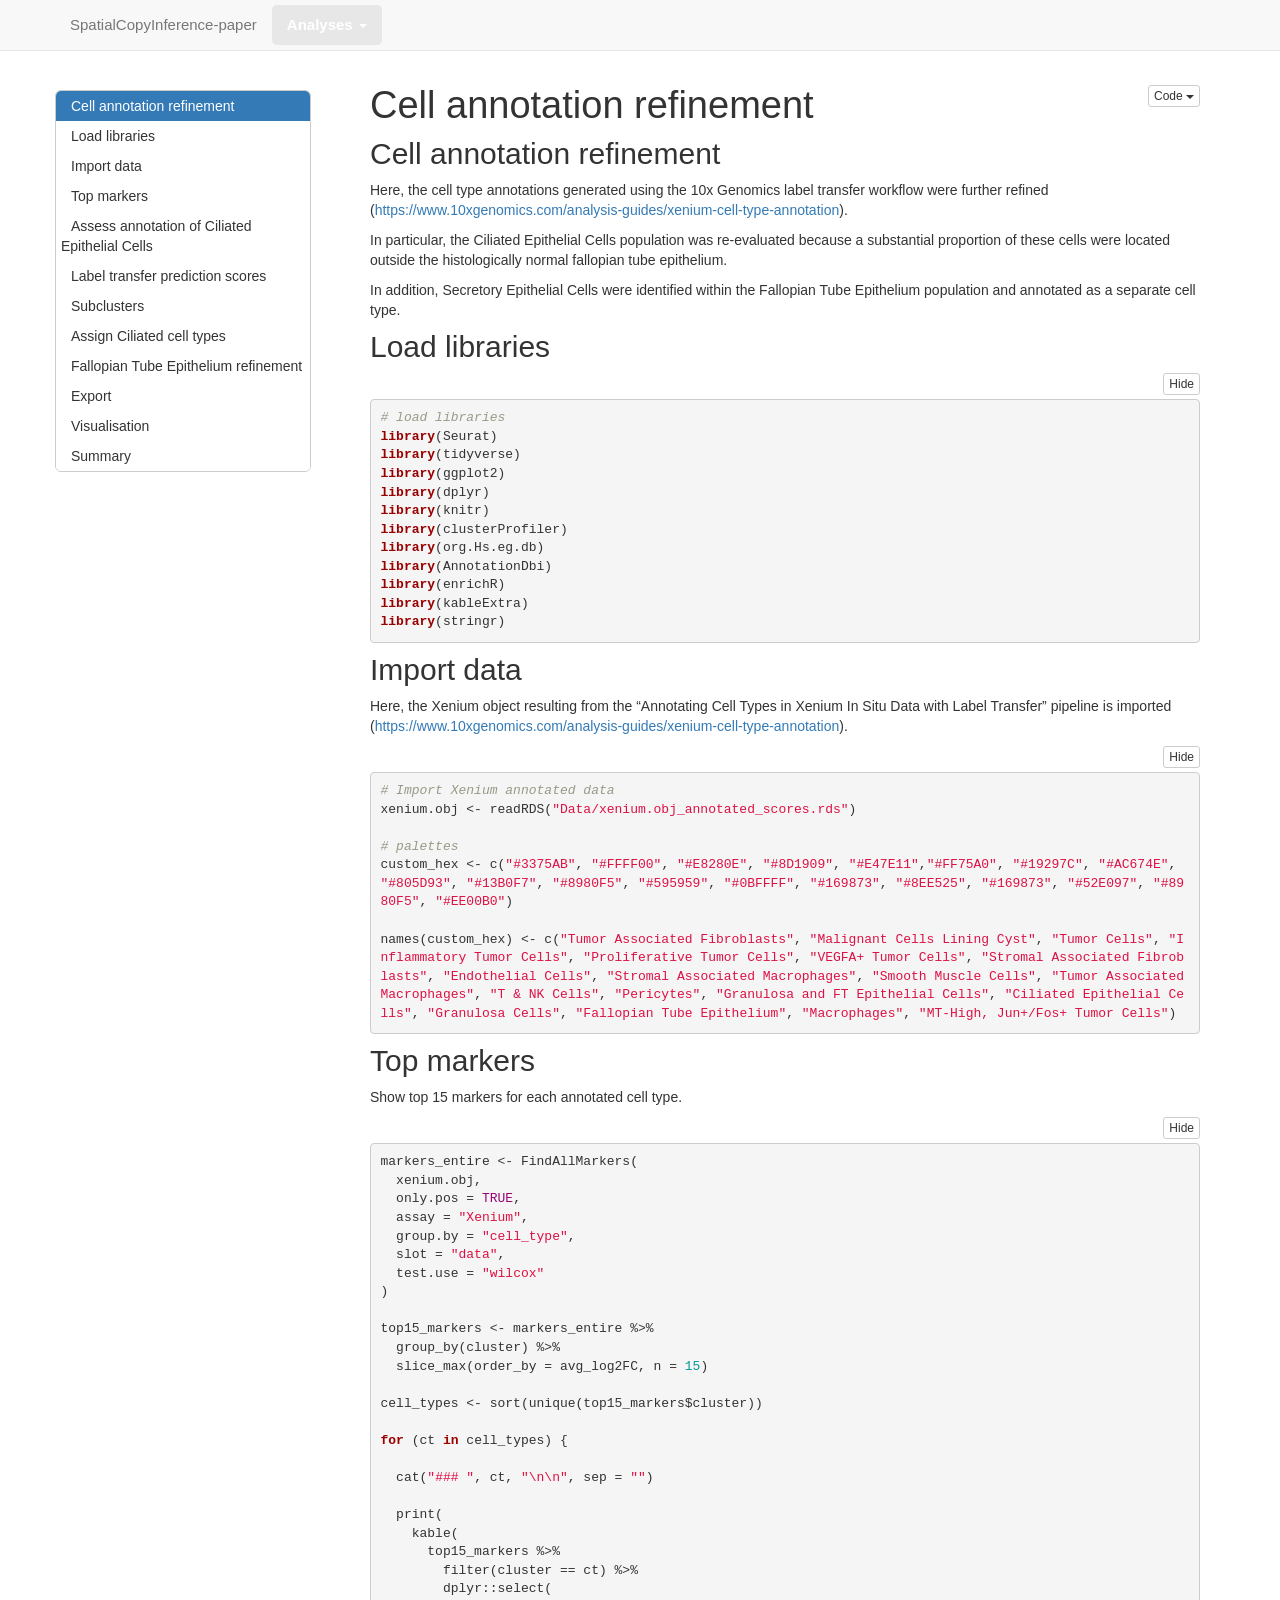
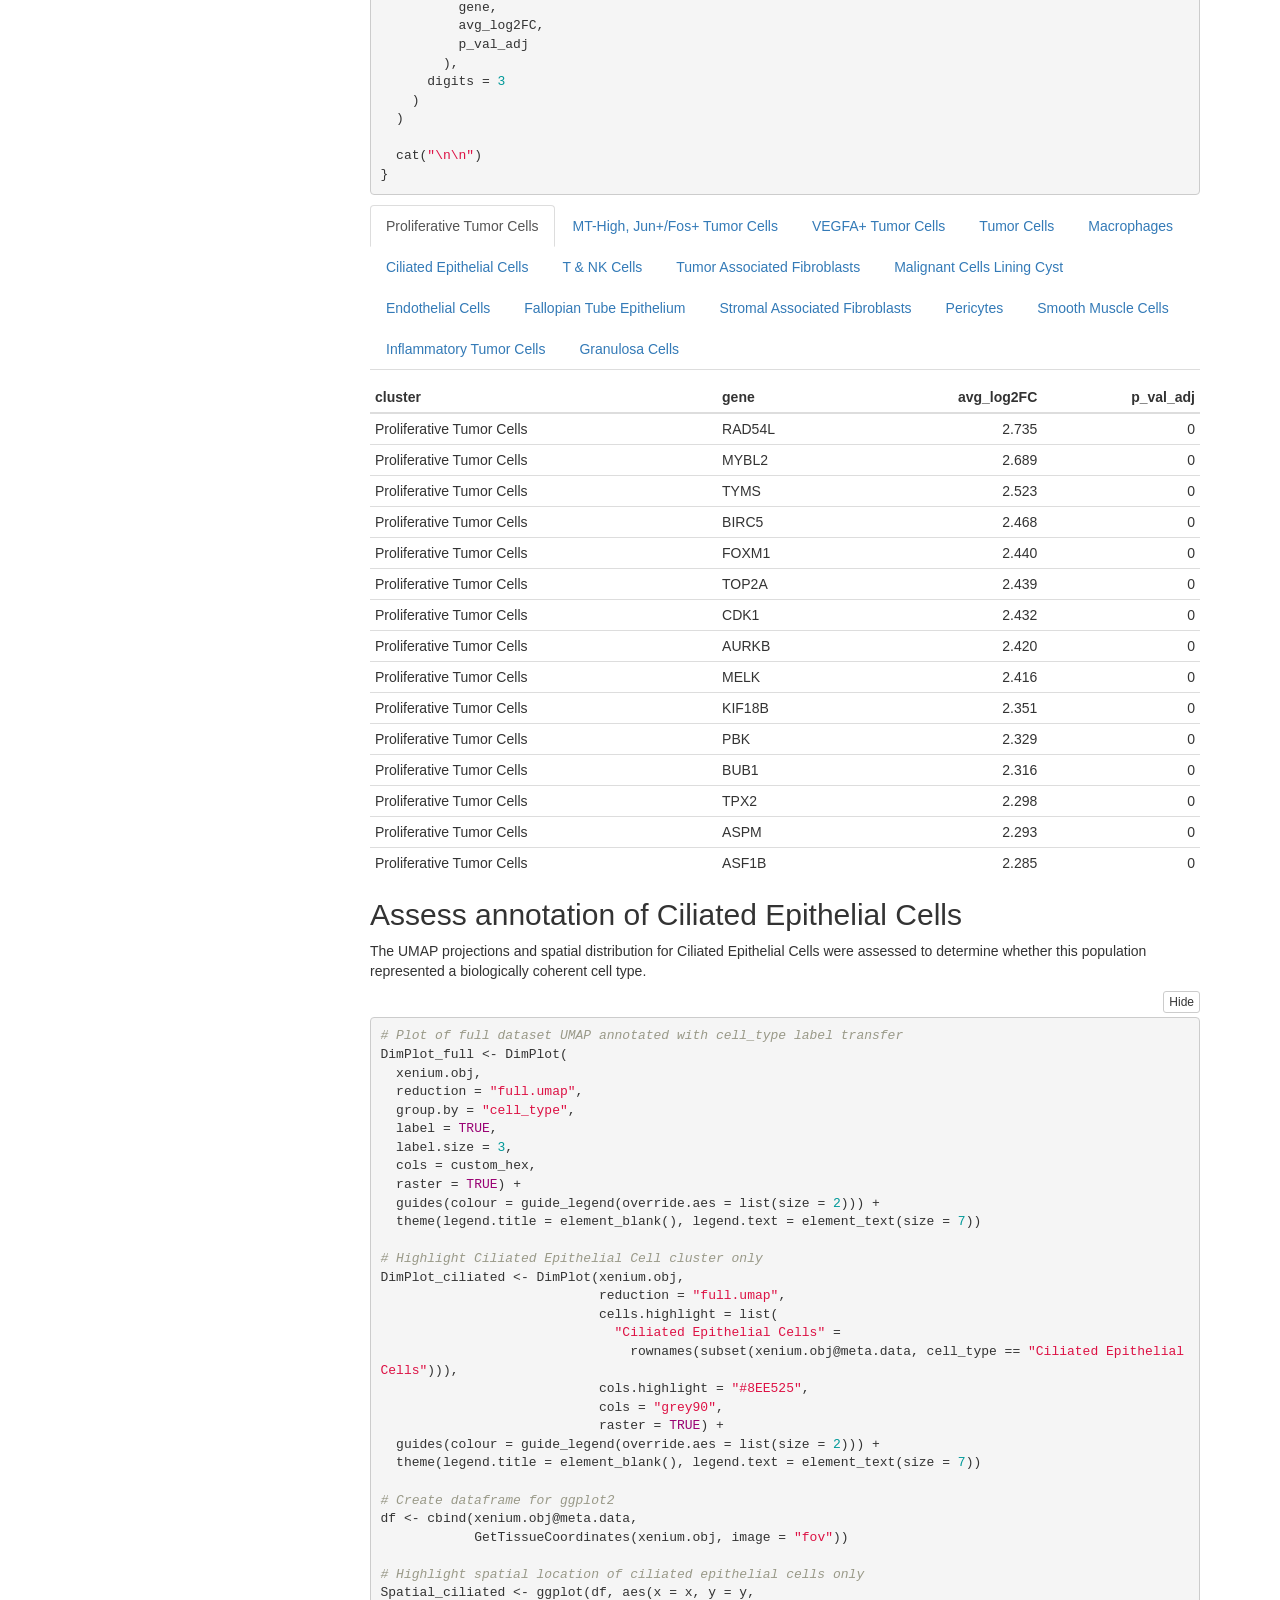
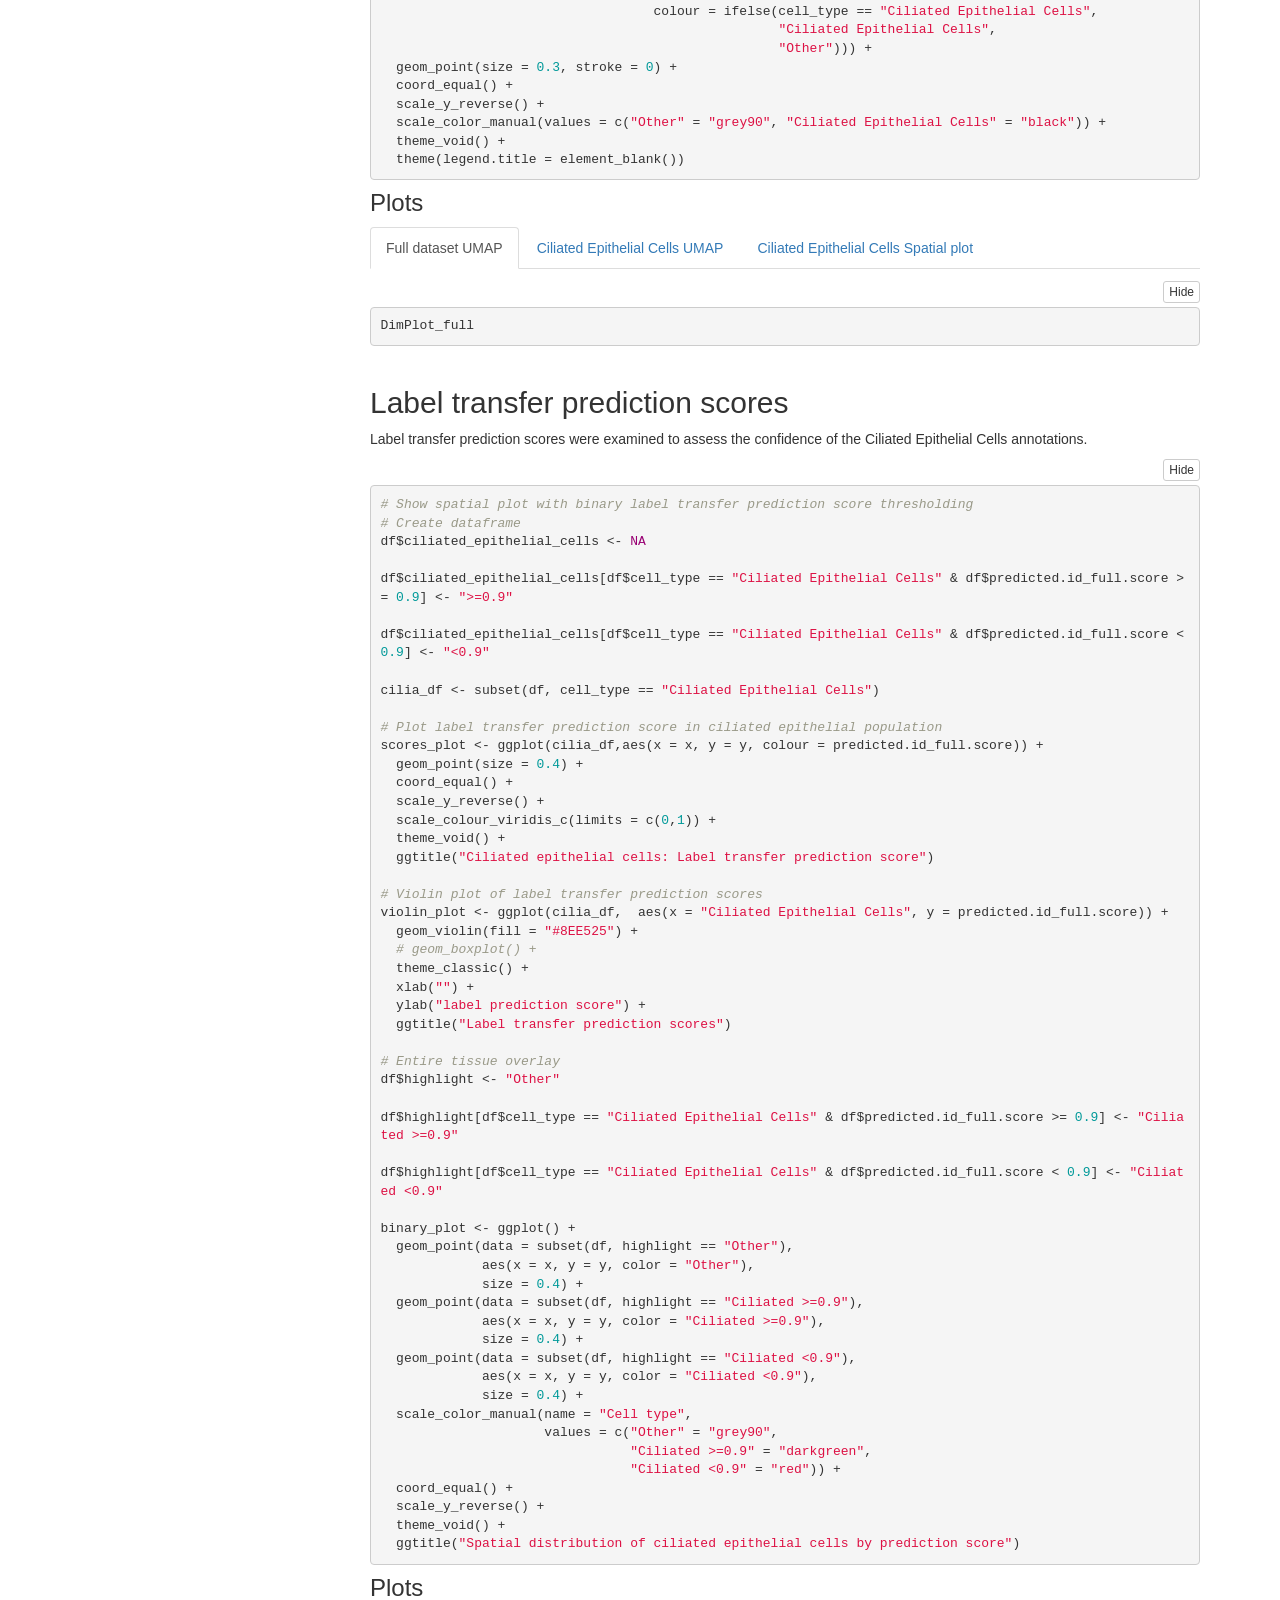
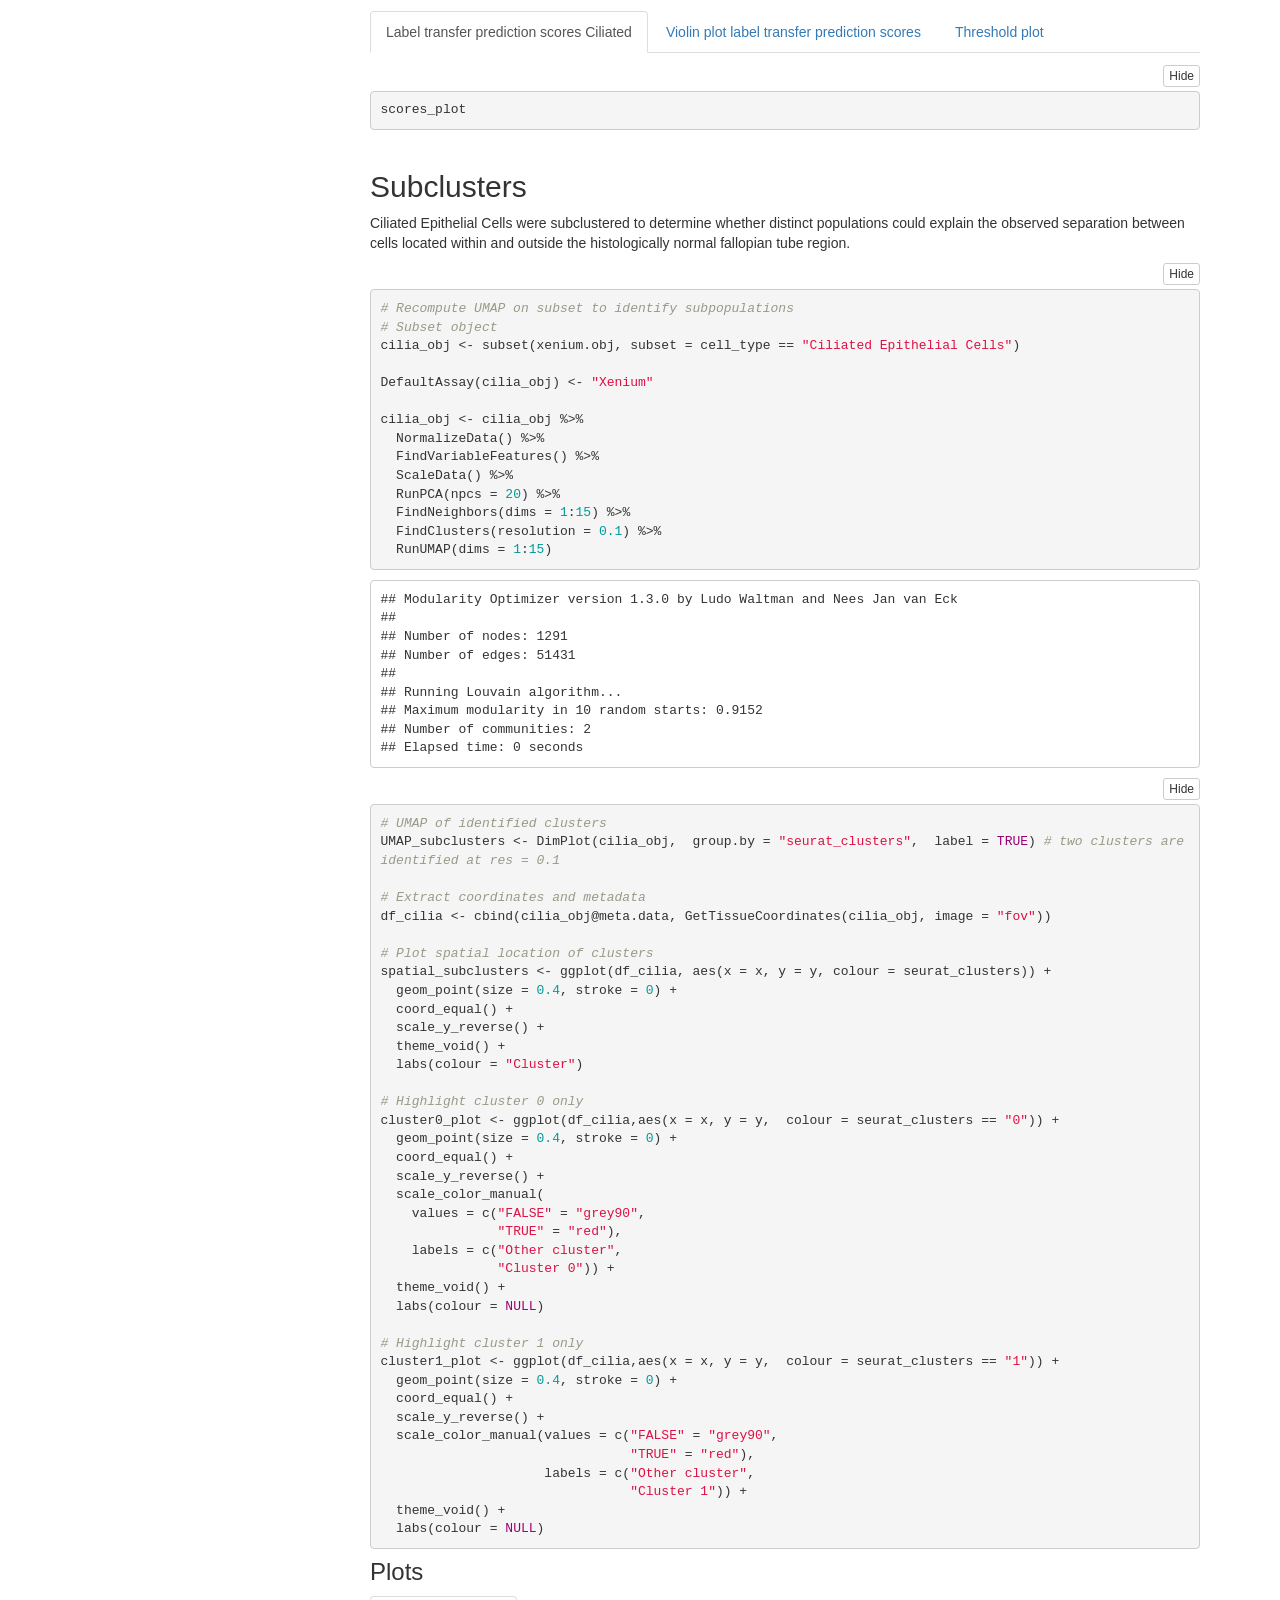
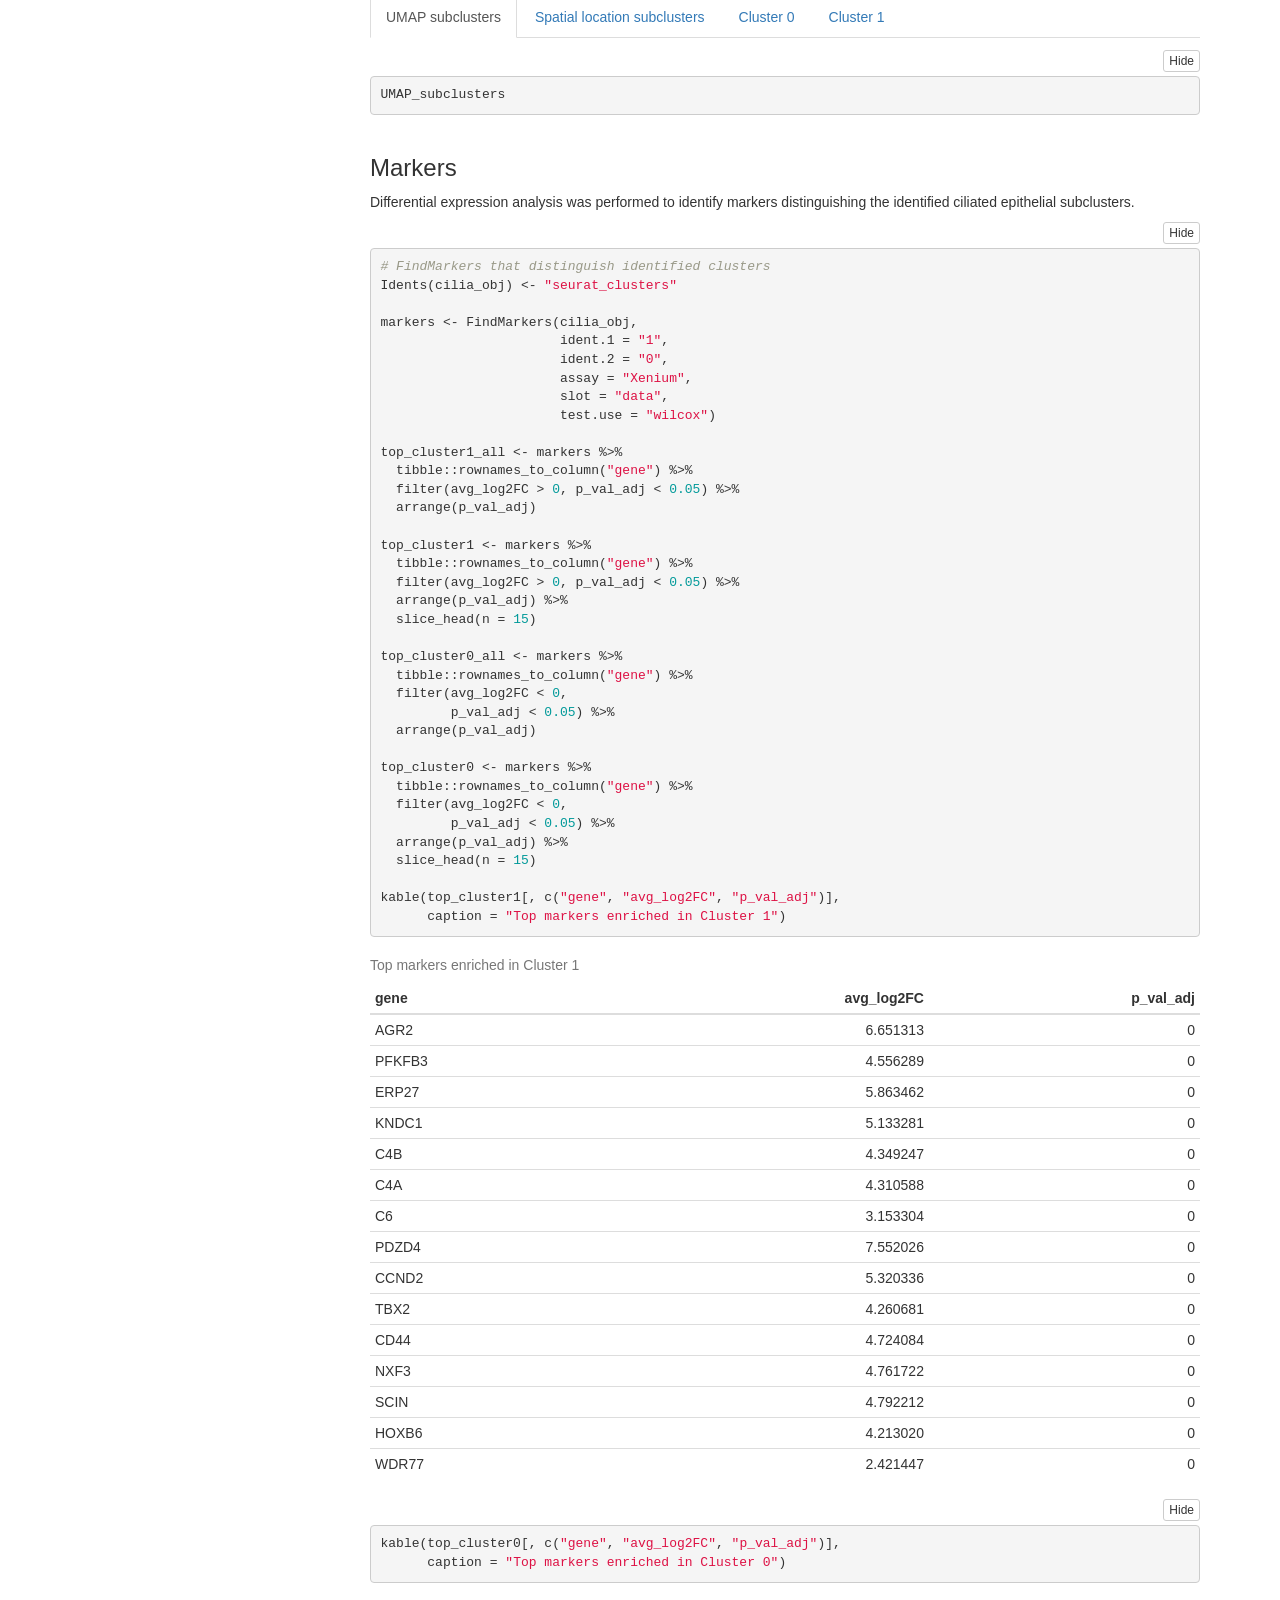
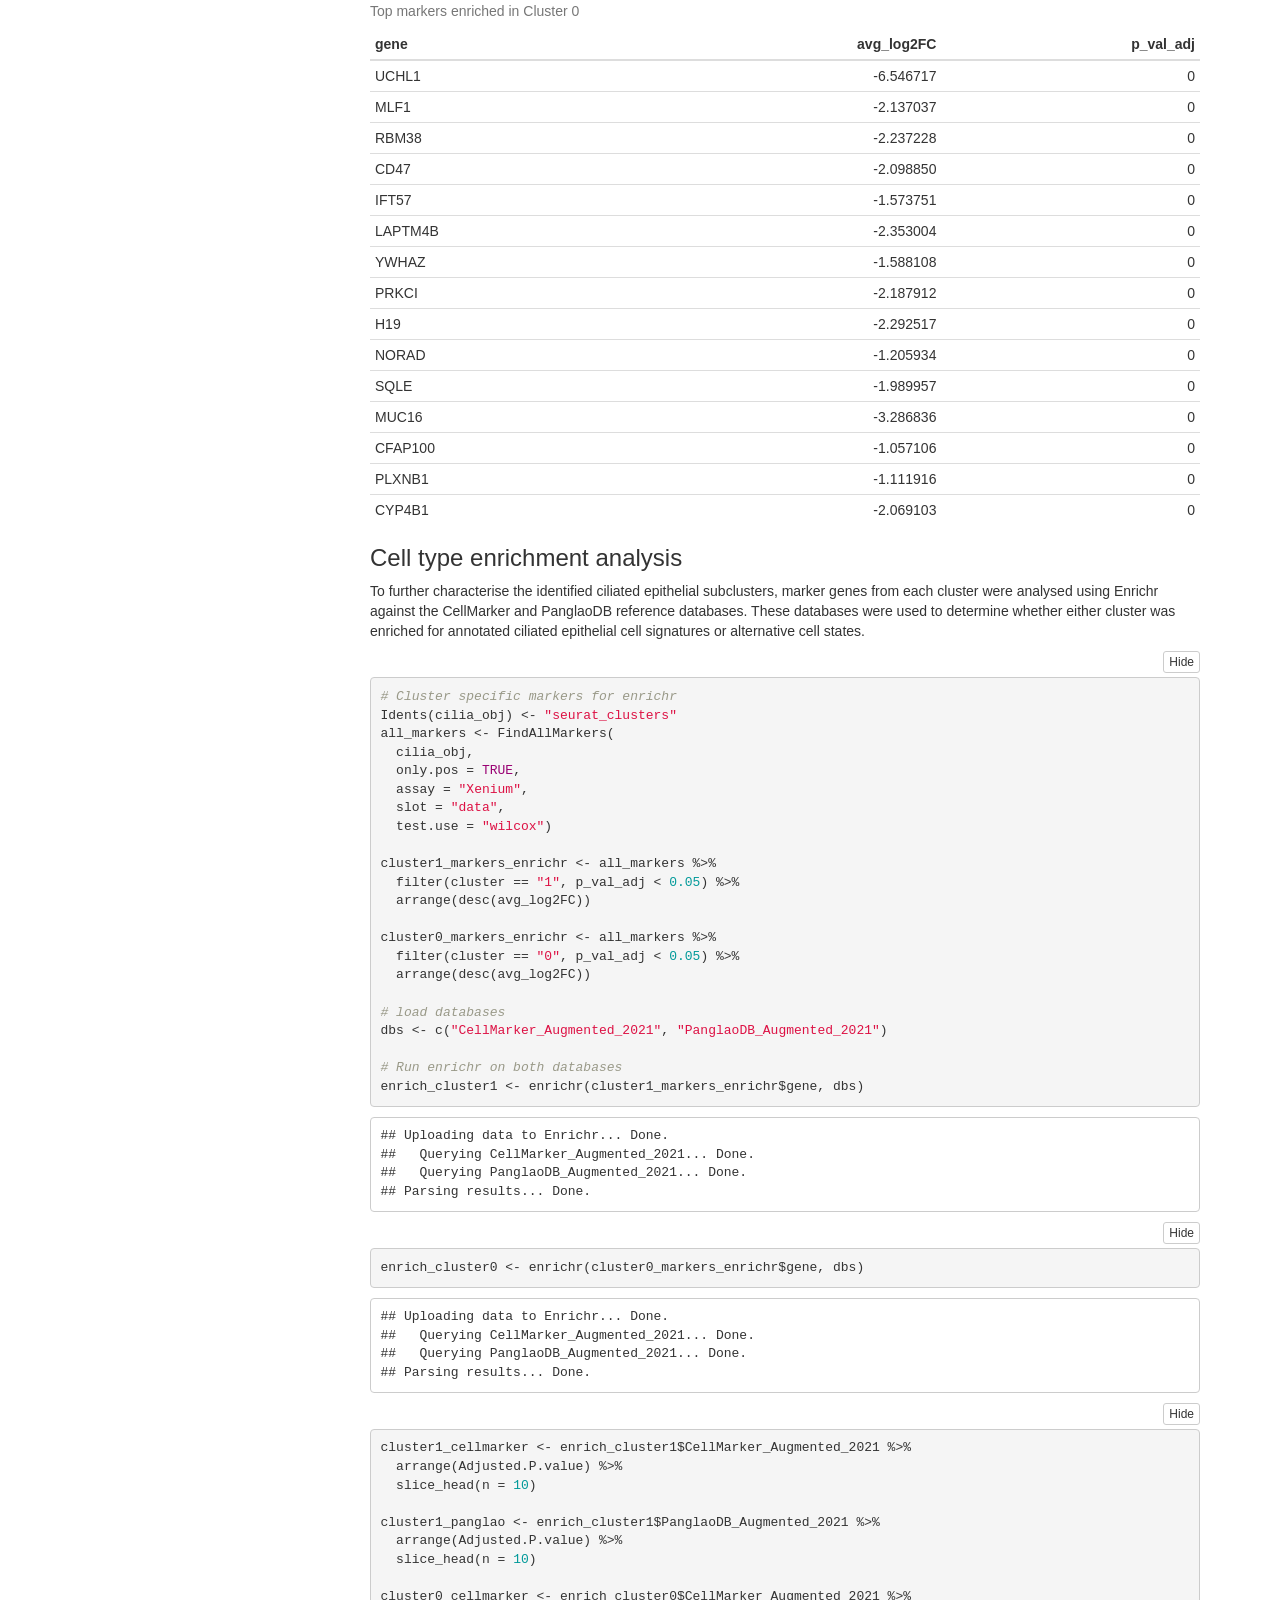
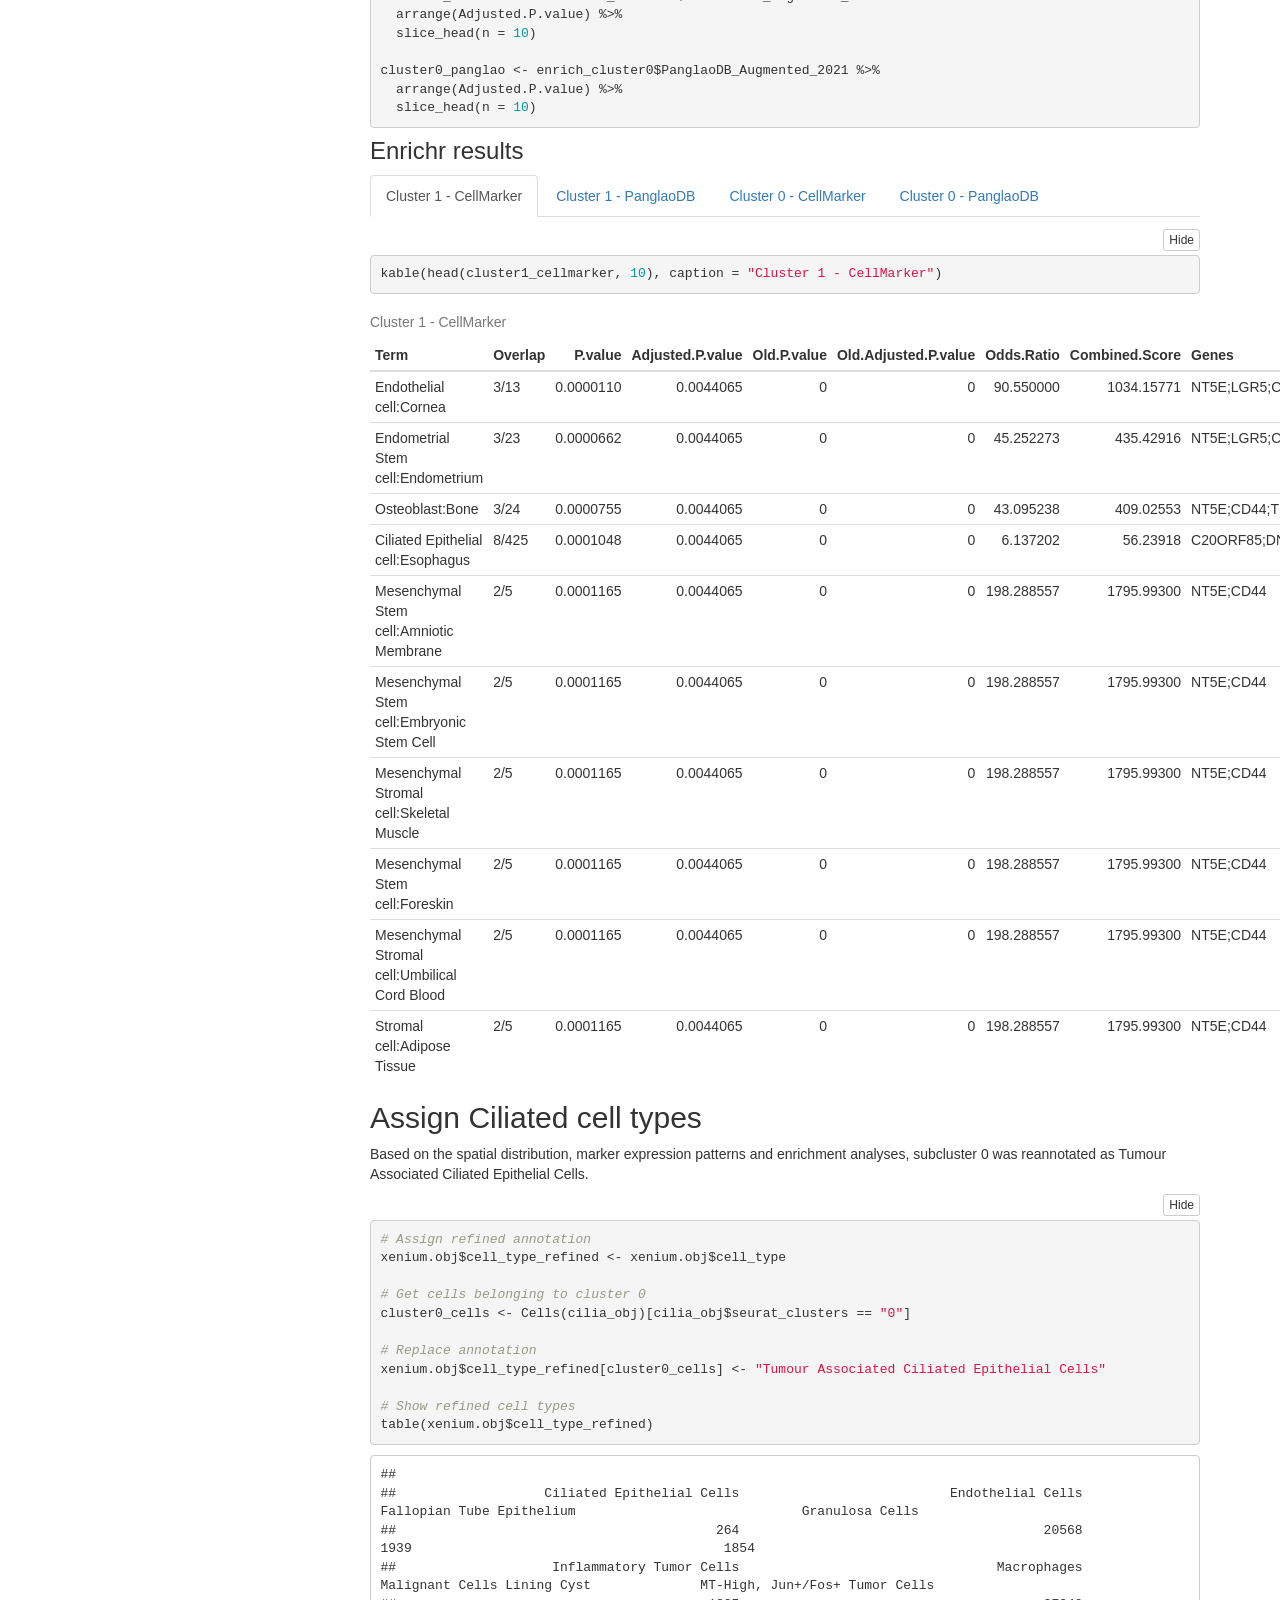
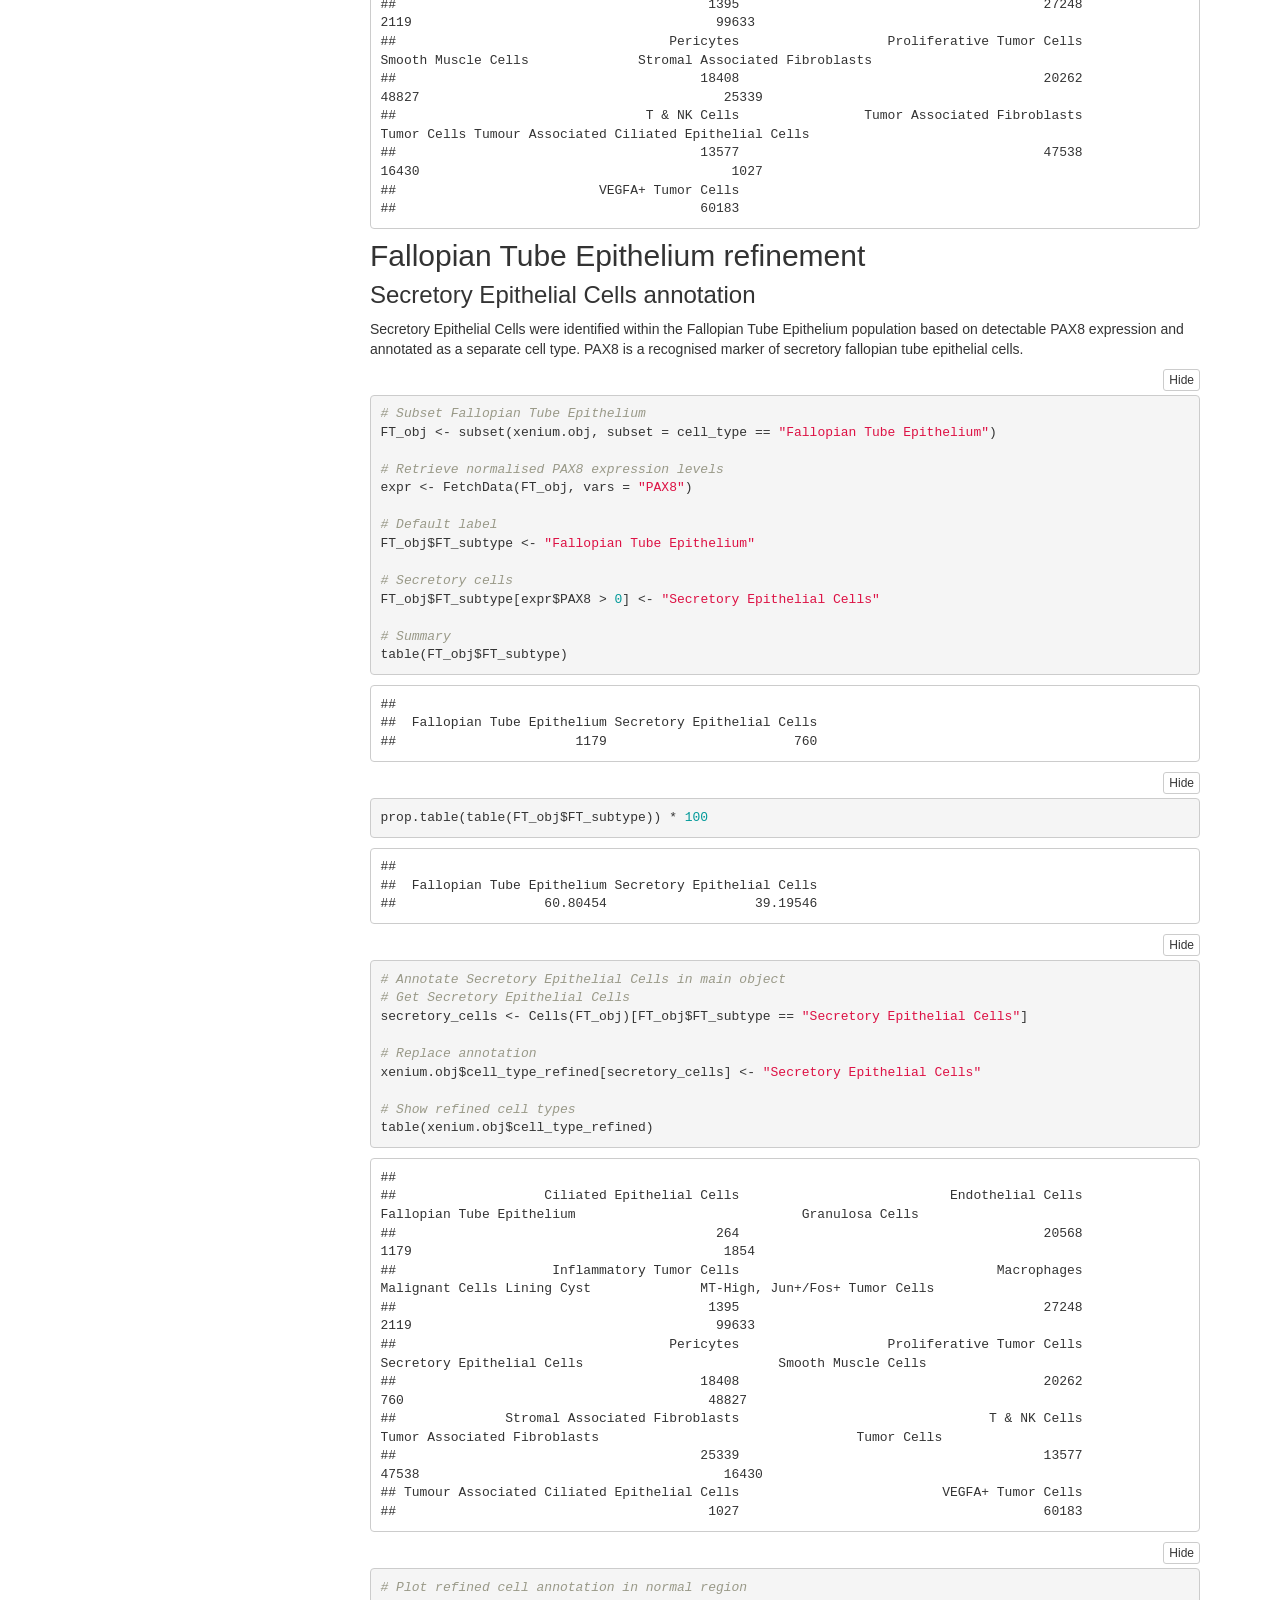
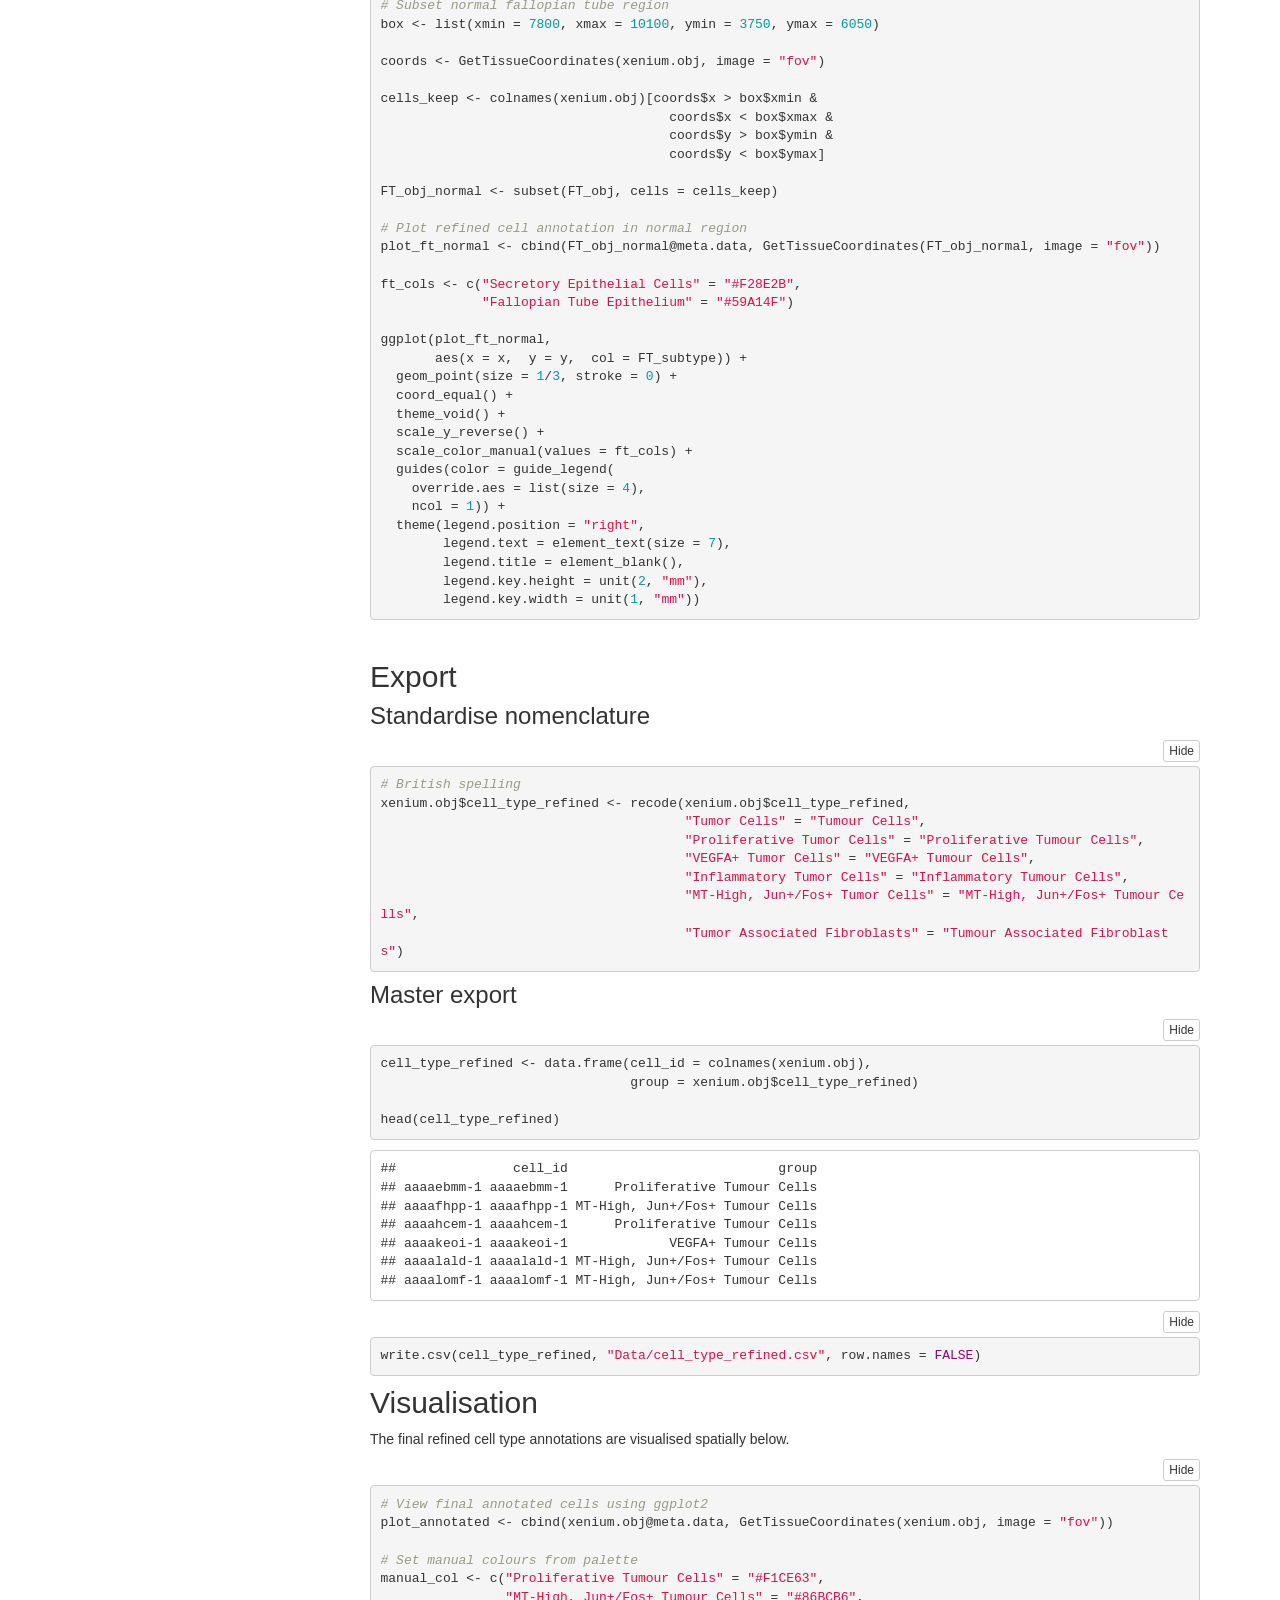
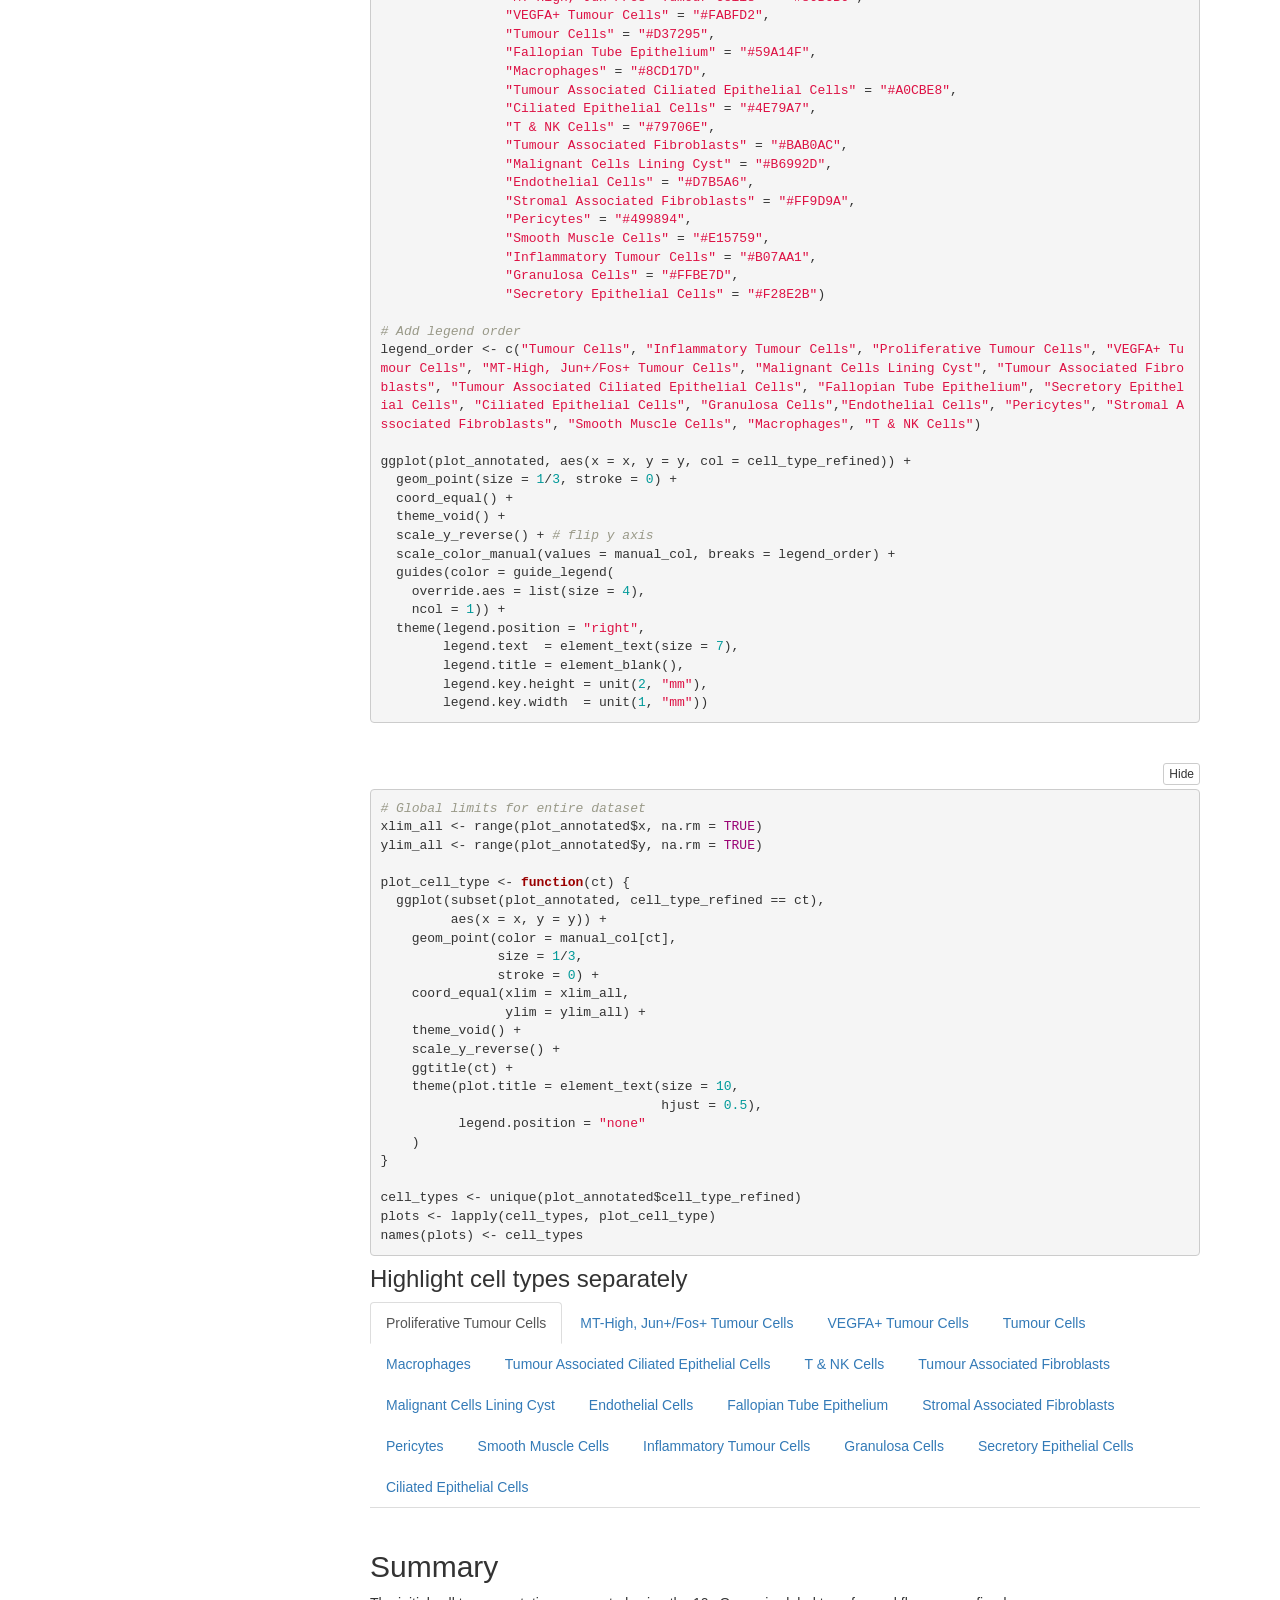
==== docs/Cell_annotation_refinement.html @ 15dad066 "Initial website build" ====
<!DOCTYPE html>

<html>

<head>

<meta charset="utf-8" />
<meta name="generator" content="pandoc" />
<meta http-equiv="X-UA-Compatible" content="IE=EDGE" />



<title>Cell annotation refinement</title>

<script src="site_libs/header-attrs-2.32/header-attrs.js"></script>
<script src="site_libs/jquery-3.6.0/jquery-3.6.0.min.js"></script>
<meta name="viewport" content="width=device-width, initial-scale=1" />
<link href="site_libs/bootstrap-3.3.5/css/bootstrap.min.css" rel="stylesheet" />
<script src="site_libs/bootstrap-3.3.5/js/bootstrap.min.js"></script>
<script src="site_libs/bootstrap-3.3.5/shim/html5shiv.min.js"></script>
<script src="site_libs/bootstrap-3.3.5/shim/respond.min.js"></script>
<style>h1 {font-size: 34px;}
       h1.title {font-size: 38px;}
       h2 {font-size: 30px;}
       h3 {font-size: 24px;}
       h4 {font-size: 18px;}
       h5 {font-size: 16px;}
       h6 {font-size: 12px;}
       code {color: inherit; background-color: rgba(0, 0, 0, 0.04);}
       pre:not([class]) { background-color: white }</style>
<script src="site_libs/jqueryui-1.13.2/jquery-ui.min.js"></script>
<link href="site_libs/tocify-1.9.1/jquery.tocify.css" rel="stylesheet" />
<script src="site_libs/tocify-1.9.1/jquery.tocify.js"></script>
<script src="site_libs/navigation-1.1/tabsets.js"></script>
<script src="site_libs/navigation-1.1/codefolding.js"></script>
<link href="site_libs/highlightjs-9.12.0/default.css" rel="stylesheet" />
<script src="site_libs/highlightjs-9.12.0/highlight.js"></script>

<style type="text/css">
  code{white-space: pre-wrap;}
  span.smallcaps{font-variant: small-caps;}
  span.underline{text-decoration: underline;}
  div.column{display: inline-block; vertical-align: top; width: 50%;}
  div.hanging-indent{margin-left: 1.5em; text-indent: -1.5em;}
  ul.task-list{list-style: none;}
    </style>

<style type="text/css">code{white-space: pre;}</style>
<script type="text/javascript">
if (window.hljs) {
  hljs.configure({languages: []});
  hljs.initHighlightingOnLoad();
  if (document.readyState && document.readyState === "complete") {
    window.setTimeout(function() { hljs.initHighlighting(); }, 0);
  }
}
</script>






<link rel="stylesheet" href="styles.css" type="text/css" />



<style type = "text/css">
.main-container {
  max-width: 940px;
  margin-left: auto;
  margin-right: auto;
}
img {
  max-width:100%;
}
.tabbed-pane {
  padding-top: 12px;
}
.html-widget {
  margin-bottom: 20px;
}
button.code-folding-btn:focus {
  outline: none;
}
summary {
  display: list-item;
}
details > summary > p:only-child {
  display: inline;
}
pre code {
  padding: 0;
}
</style>


<style type="text/css">
.dropdown-submenu {
  position: relative;
}
.dropdown-submenu>.dropdown-menu {
  top: 0;
  left: 100%;
  margin-top: -6px;
  margin-left: -1px;
  border-radius: 0 6px 6px 6px;
}
.dropdown-submenu:hover>.dropdown-menu {
  display: block;
}
.dropdown-submenu>a:after {
  display: block;
  content: " ";
  float: right;
  width: 0;
  height: 0;
  border-color: transparent;
  border-style: solid;
  border-width: 5px 0 5px 5px;
  border-left-color: #cccccc;
  margin-top: 5px;
  margin-right: -10px;
}
.dropdown-submenu:hover>a:after {
  border-left-color: #adb5bd;
}
.dropdown-submenu.pull-left {
  float: none;
}
.dropdown-submenu.pull-left>.dropdown-menu {
  left: -100%;
  margin-left: 10px;
  border-radius: 6px 0 6px 6px;
}
</style>

<script type="text/javascript">
// manage active state of menu based on current page
$(document).ready(function () {
  // active menu anchor
  href = window.location.pathname
  href = href.substr(href.lastIndexOf('/') + 1)
  if (href === "")
    href = "index.html";
  var menuAnchor = $('a[href="' + href + '"]');

  // mark the anchor link active (and if it's in a dropdown, also mark that active)
  var dropdown = menuAnchor.closest('li.dropdown');
  if (window.bootstrap) { // Bootstrap 4+
    menuAnchor.addClass('active');
    dropdown.find('> .dropdown-toggle').addClass('active');
  } else { // Bootstrap 3
    menuAnchor.parent().addClass('active');
    dropdown.addClass('active');
  }

  // Navbar adjustments
  var navHeight = $(".navbar").first().height() + 15;
  var style = document.createElement('style');
  var pt = "padding-top: " + navHeight + "px; ";
  var mt = "margin-top: -" + navHeight + "px; ";
  var css = "";
  // offset scroll position for anchor links (for fixed navbar)
  for (var i = 1; i <= 6; i++) {
    css += ".section h" + i + "{ " + pt + mt + "}\n";
  }
  style.innerHTML = "body {" + pt + "padding-bottom: 40px; }\n" + css;
  document.head.appendChild(style);
});
</script>

<!-- tabsets -->

<style type="text/css">
.tabset-dropdown > .nav-tabs {
  display: inline-table;
  max-height: 500px;
  min-height: 44px;
  overflow-y: auto;
  border: 1px solid #ddd;
  border-radius: 4px;
}

.tabset-dropdown > .nav-tabs > li.active:before, .tabset-dropdown > .nav-tabs.nav-tabs-open:before {
  content: "\e259";
  font-family: 'Glyphicons Halflings';
  display: inline-block;
  padding: 10px;
  border-right: 1px solid #ddd;
}

.tabset-dropdown > .nav-tabs.nav-tabs-open > li.active:before {
  content: "\e258";
  font-family: 'Glyphicons Halflings';
  border: none;
}

.tabset-dropdown > .nav-tabs > li.active {
  display: block;
}

.tabset-dropdown > .nav-tabs > li > a,
.tabset-dropdown > .nav-tabs > li > a:focus,
.tabset-dropdown > .nav-tabs > li > a:hover {
  border: none;
  display: inline-block;
  border-radius: 4px;
  background-color: transparent;
}

.tabset-dropdown > .nav-tabs.nav-tabs-open > li {
  display: block;
  float: none;
}

.tabset-dropdown > .nav-tabs > li {
  display: none;
}
</style>

<!-- code folding -->
<style type="text/css">
.code-folding-btn { margin-bottom: 4px; }
</style>



<style type="text/css">

#TOC {
  margin: 25px 0px 20px 0px;
}
@media (max-width: 768px) {
#TOC {
  position: relative;
  width: 100%;
}
}

@media print {
.toc-content {
  /* see https://github.com/w3c/csswg-drafts/issues/4434 */
  float: right;
}
}

.toc-content {
  padding-left: 30px;
  padding-right: 40px;
}

div.main-container {
  max-width: 1200px;
}

div.tocify {
  width: 20%;
  max-width: 260px;
  max-height: 85%;
}

@media (min-width: 768px) and (max-width: 991px) {
  div.tocify {
    width: 25%;
  }
}

@media (max-width: 767px) {
  div.tocify {
    width: 100%;
    max-width: none;
  }
}

.tocify ul, .tocify li {
  line-height: 20px;
}

.tocify-subheader .tocify-item {
  font-size: 0.90em;
}

.tocify .list-group-item {
  border-radius: 0px;
}


</style>



</head>

<body>


<div class="container-fluid main-container">


<!-- setup 3col/9col grid for toc_float and main content  -->
<div class="row">
<div class="col-xs-12 col-sm-4 col-md-3">
<div id="TOC" class="tocify">
</div>
</div>

<div class="toc-content col-xs-12 col-sm-8 col-md-9">




<div class="navbar navbar-default  navbar-fixed-top" role="navigation">
  <div class="container">
    <div class="navbar-header">
      <button type="button" class="navbar-toggle collapsed" data-toggle="collapse" data-bs-toggle="collapse" data-target="#navbar" data-bs-target="#navbar">
        <span class="icon-bar"></span>
        <span class="icon-bar"></span>
        <span class="icon-bar"></span>
      </button>
      <a class="navbar-brand" href="index.html">SpatialCopyInference-paper</a>
    </div>
    <div id="navbar" class="navbar-collapse collapse">
      <ul class="nav navbar-nav">
        <li class="dropdown">
  <a href="#" class="dropdown-toggle" data-toggle="dropdown" role="button" data-bs-toggle="dropdown" aria-expanded="false">
    Analyses
     
    <span class="caret"></span>
  </a>
  <ul class="dropdown-menu" role="menu">
    <li>
      <a href="TCGA.html">TCGA</a>
    </li>
    <li>
      <a href="Cell_annotation_refinement.html">Cell annotation refinement</a>
    </li>
    <li>
      <a href="Cell_type_means.html">Cell type means</a>
    </li>
    <li>
      <a href="Clustering_parameter_optimisation.html">Cluster parameter optimisation</a>
    </li>
    <li>
      <a href="Normal_region_analyses.html">Normal region analyses</a>
    </li>
    <li>
      <a href="Normal_region_only_clustering.html">Normal region only clustering</a>
    </li>
  </ul>
</li>
      </ul>
      <ul class="nav navbar-nav navbar-right">
        
      </ul>
    </div><!--/.nav-collapse -->
  </div><!--/.container -->
</div><!--/.navbar -->

<div id="header">

<div class="btn-group pull-right float-right">
<button type="button" class="btn btn-default btn-xs btn-secondary btn-sm dropdown-toggle" data-toggle="dropdown" data-bs-toggle="dropdown" aria-haspopup="true" aria-expanded="false"><span>Code</span> <span class="caret"></span></button>
<ul class="dropdown-menu dropdown-menu-right" style="min-width: 50px;">
<li><a id="rmd-show-all-code" href="#">Show All Code</a></li>
<li><a id="rmd-hide-all-code" href="#">Hide All Code</a></li>
</ul>
</div>



<h1 class="title toc-ignore">Cell annotation refinement</h1>

</div>


<div id="cell-annotation-refinement" class="section level2">
<h2>Cell annotation refinement</h2>
<p>Here, the cell type annotations generated using the 10x Genomics
label transfer workflow were further refined (<a
href="https://www.10xgenomics.com/analysis-guides/xenium-cell-type-annotation"
class="uri">https://www.10xgenomics.com/analysis-guides/xenium-cell-type-annotation</a>).</p>
<p>In particular, the Ciliated Epithelial Cells population was
re-evaluated because a substantial proportion of these cells were
located outside the histologically normal fallopian tube epithelium.</p>
<p>In addition, Secretory Epithelial Cells were identified within the
Fallopian Tube Epithelium population and annotated as a separate cell
type.</p>
</div>
<div id="load-libraries" class="section level2">
<h2>Load libraries</h2>
<pre class="r"><code># load libraries
library(Seurat)
library(tidyverse)
library(ggplot2)
library(dplyr)
library(knitr)
library(clusterProfiler)
library(org.Hs.eg.db)
library(AnnotationDbi)
library(enrichR)
library(kableExtra)
library(stringr)</code></pre>
</div>
<div id="import-data" class="section level2">
<h2>Import data</h2>
<p>Here, the Xenium object resulting from the “Annotating Cell Types in
Xenium In Situ Data with Label Transfer” pipeline is imported (<a
href="https://www.10xgenomics.com/analysis-guides/xenium-cell-type-annotation"
class="uri">https://www.10xgenomics.com/analysis-guides/xenium-cell-type-annotation</a>).</p>
<pre class="r"><code># Import Xenium annotated data
xenium.obj &lt;- readRDS(&quot;Data/xenium.obj_annotated_scores.rds&quot;)

# palettes
custom_hex &lt;- c(&quot;#3375AB&quot;, &quot;#FFFF00&quot;, &quot;#E8280E&quot;, &quot;#8D1909&quot;, &quot;#E47E11&quot;,&quot;#FF75A0&quot;, &quot;#19297C&quot;, &quot;#AC674E&quot;, &quot;#805D93&quot;, &quot;#13B0F7&quot;, &quot;#8980F5&quot;, &quot;#595959&quot;, &quot;#0BFFFF&quot;, &quot;#169873&quot;, &quot;#8EE525&quot;, &quot;#169873&quot;, &quot;#52E097&quot;, &quot;#8980F5&quot;, &quot;#EE00B0&quot;)

names(custom_hex) &lt;- c(&quot;Tumor Associated Fibroblasts&quot;, &quot;Malignant Cells Lining Cyst&quot;, &quot;Tumor Cells&quot;, &quot;Inflammatory Tumor Cells&quot;, &quot;Proliferative Tumor Cells&quot;, &quot;VEGFA+ Tumor Cells&quot;, &quot;Stromal Associated Fibroblasts&quot;, &quot;Endothelial Cells&quot;, &quot;Stromal Associated Macrophages&quot;, &quot;Smooth Muscle Cells&quot;, &quot;Tumor Associated Macrophages&quot;, &quot;T &amp; NK Cells&quot;, &quot;Pericytes&quot;, &quot;Granulosa and FT Epithelial Cells&quot;, &quot;Ciliated Epithelial Cells&quot;, &quot;Granulosa Cells&quot;, &quot;Fallopian Tube Epithelium&quot;, &quot;Macrophages&quot;, &quot;MT-High, Jun+/Fos+ Tumor Cells&quot;)</code></pre>
</div>
<div id="top-markers" class="section level2 tabset">
<h2 class="tabset">Top markers</h2>
<p>Show top 15 markers for each annotated cell type.</p>
<pre class="r"><code>markers_entire &lt;- FindAllMarkers(
  xenium.obj,
  only.pos = TRUE,
  assay = &quot;Xenium&quot;,
  group.by = &quot;cell_type&quot;,
  slot = &quot;data&quot;,
  test.use = &quot;wilcox&quot;
)

top15_markers &lt;- markers_entire %&gt;%
  group_by(cluster) %&gt;%
  slice_max(order_by = avg_log2FC, n = 15)

cell_types &lt;- sort(unique(top15_markers$cluster))

for (ct in cell_types) {

  cat(&quot;### &quot;, ct, &quot;\n\n&quot;, sep = &quot;&quot;)

  print(
    kable(
      top15_markers %&gt;%
        filter(cluster == ct) %&gt;%
        dplyr::select(
          gene,
          avg_log2FC,
          p_val_adj
        ),
      digits = 3
    )
  )

  cat(&quot;\n\n&quot;)
}</code></pre>
<div id="proliferative-tumor-cells" class="section level3">
<h3>Proliferative Tumor Cells</h3>
<table>
<thead>
<tr class="header">
<th align="left">cluster</th>
<th align="left">gene</th>
<th align="right">avg_log2FC</th>
<th align="right">p_val_adj</th>
</tr>
</thead>
<tbody>
<tr class="odd">
<td align="left">Proliferative Tumor Cells</td>
<td align="left">RAD54L</td>
<td align="right">2.735</td>
<td align="right">0</td>
</tr>
<tr class="even">
<td align="left">Proliferative Tumor Cells</td>
<td align="left">MYBL2</td>
<td align="right">2.689</td>
<td align="right">0</td>
</tr>
<tr class="odd">
<td align="left">Proliferative Tumor Cells</td>
<td align="left">TYMS</td>
<td align="right">2.523</td>
<td align="right">0</td>
</tr>
<tr class="even">
<td align="left">Proliferative Tumor Cells</td>
<td align="left">BIRC5</td>
<td align="right">2.468</td>
<td align="right">0</td>
</tr>
<tr class="odd">
<td align="left">Proliferative Tumor Cells</td>
<td align="left">FOXM1</td>
<td align="right">2.440</td>
<td align="right">0</td>
</tr>
<tr class="even">
<td align="left">Proliferative Tumor Cells</td>
<td align="left">TOP2A</td>
<td align="right">2.439</td>
<td align="right">0</td>
</tr>
<tr class="odd">
<td align="left">Proliferative Tumor Cells</td>
<td align="left">CDK1</td>
<td align="right">2.432</td>
<td align="right">0</td>
</tr>
<tr class="even">
<td align="left">Proliferative Tumor Cells</td>
<td align="left">AURKB</td>
<td align="right">2.420</td>
<td align="right">0</td>
</tr>
<tr class="odd">
<td align="left">Proliferative Tumor Cells</td>
<td align="left">MELK</td>
<td align="right">2.416</td>
<td align="right">0</td>
</tr>
<tr class="even">
<td align="left">Proliferative Tumor Cells</td>
<td align="left">KIF18B</td>
<td align="right">2.351</td>
<td align="right">0</td>
</tr>
<tr class="odd">
<td align="left">Proliferative Tumor Cells</td>
<td align="left">PBK</td>
<td align="right">2.329</td>
<td align="right">0</td>
</tr>
<tr class="even">
<td align="left">Proliferative Tumor Cells</td>
<td align="left">BUB1</td>
<td align="right">2.316</td>
<td align="right">0</td>
</tr>
<tr class="odd">
<td align="left">Proliferative Tumor Cells</td>
<td align="left">TPX2</td>
<td align="right">2.298</td>
<td align="right">0</td>
</tr>
<tr class="even">
<td align="left">Proliferative Tumor Cells</td>
<td align="left">ASPM</td>
<td align="right">2.293</td>
<td align="right">0</td>
</tr>
<tr class="odd">
<td align="left">Proliferative Tumor Cells</td>
<td align="left">ASF1B</td>
<td align="right">2.285</td>
<td align="right">0</td>
</tr>
</tbody>
</table>
</div>
<div id="mt-high-junfos-tumor-cells" class="section level3">
<h3>MT-High, Jun+/Fos+ Tumor Cells</h3>
<table>
<thead>
<tr class="header">
<th align="left">cluster</th>
<th align="left">gene</th>
<th align="right">avg_log2FC</th>
<th align="right">p_val_adj</th>
</tr>
</thead>
<tbody>
<tr class="odd">
<td align="left">MT-High, Jun+/Fos+ Tumor Cells</td>
<td align="left">C2orf88</td>
<td align="right">1.461</td>
<td align="right">0.000</td>
</tr>
<tr class="even">
<td align="left">MT-High, Jun+/Fos+ Tumor Cells</td>
<td align="left">KIAA1324</td>
<td align="right">1.446</td>
<td align="right">0.000</td>
</tr>
<tr class="odd">
<td align="left">MT-High, Jun+/Fos+ Tumor Cells</td>
<td align="left">UGT2B7</td>
<td align="right">1.435</td>
<td align="right">0.000</td>
</tr>
<tr class="even">
<td align="left">MT-High, Jun+/Fos+ Tumor Cells</td>
<td align="left">PART1</td>
<td align="right">1.395</td>
<td align="right">0.000</td>
</tr>
<tr class="odd">
<td align="left">MT-High, Jun+/Fos+ Tumor Cells</td>
<td align="left">TUBB4A</td>
<td align="right">1.355</td>
<td align="right">0.000</td>
</tr>
<tr class="even">
<td align="left">MT-High, Jun+/Fos+ Tumor Cells</td>
<td align="left">DOK7</td>
<td align="right">1.327</td>
<td align="right">0.000</td>
</tr>
<tr class="odd">
<td align="left">MT-High, Jun+/Fos+ Tumor Cells</td>
<td align="left">KCNK15</td>
<td align="right">1.313</td>
<td align="right">0.000</td>
</tr>
<tr class="even">
<td align="left">MT-High, Jun+/Fos+ Tumor Cells</td>
<td align="left">SOX9</td>
<td align="right">1.287</td>
<td align="right">0.000</td>
</tr>
<tr class="odd">
<td align="left">MT-High, Jun+/Fos+ Tumor Cells</td>
<td align="left">PRNCR1</td>
<td align="right">1.274</td>
<td align="right">1.000</td>
</tr>
<tr class="even">
<td align="left">MT-High, Jun+/Fos+ Tumor Cells</td>
<td align="left">SMPDL3B</td>
<td align="right">1.268</td>
<td align="right">0.000</td>
</tr>
<tr class="odd">
<td align="left">MT-High, Jun+/Fos+ Tumor Cells</td>
<td align="left">MSLN</td>
<td align="right">1.265</td>
<td align="right">0.000</td>
</tr>
<tr class="even">
<td align="left">MT-High, Jun+/Fos+ Tumor Cells</td>
<td align="left">POTEF</td>
<td align="right">1.258</td>
<td align="right">0.000</td>
</tr>
<tr class="odd">
<td align="left">MT-High, Jun+/Fos+ Tumor Cells</td>
<td align="left">PPP1R1C</td>
<td align="right">1.240</td>
<td align="right">0.000</td>
</tr>
<tr class="even">
<td align="left">MT-High, Jun+/Fos+ Tumor Cells</td>
<td align="left">CRB2</td>
<td align="right">1.229</td>
<td align="right">0.000</td>
</tr>
<tr class="odd">
<td align="left">MT-High, Jun+/Fos+ Tumor Cells</td>
<td align="left">PCAT1</td>
<td align="right">1.227</td>
<td align="right">0.041</td>
</tr>
</tbody>
</table>
</div>
<div id="vegfa-tumor-cells" class="section level3">
<h3>VEGFA+ Tumor Cells</h3>
<table>
<thead>
<tr class="header">
<th align="left">cluster</th>
<th align="left">gene</th>
<th align="right">avg_log2FC</th>
<th align="right">p_val_adj</th>
</tr>
</thead>
<tbody>
<tr class="odd">
<td align="left">VEGFA+ Tumor Cells</td>
<td align="left">TOP2A</td>
<td align="right">2.488</td>
<td align="right">0</td>
</tr>
<tr class="even">
<td align="left">VEGFA+ Tumor Cells</td>
<td align="left">EREG</td>
<td align="right">2.287</td>
<td align="right">0</td>
</tr>
<tr class="odd">
<td align="left">VEGFA+ Tumor Cells</td>
<td align="left">NMU</td>
<td align="right">2.285</td>
<td align="right">0</td>
</tr>
<tr class="even">
<td align="left">VEGFA+ Tumor Cells</td>
<td align="left">NEK2</td>
<td align="right">2.251</td>
<td align="right">0</td>
</tr>
<tr class="odd">
<td align="left">VEGFA+ Tumor Cells</td>
<td align="left">BUB1</td>
<td align="right">2.251</td>
<td align="right">0</td>
</tr>
<tr class="even">
<td align="left">VEGFA+ Tumor Cells</td>
<td align="left">TPX2</td>
<td align="right">2.218</td>
<td align="right">0</td>
</tr>
<tr class="odd">
<td align="left">VEGFA+ Tumor Cells</td>
<td align="left">UBE2C</td>
<td align="right">2.214</td>
<td align="right">0</td>
</tr>
<tr class="even">
<td align="left">VEGFA+ Tumor Cells</td>
<td align="left">CDC20</td>
<td align="right">2.212</td>
<td align="right">0</td>
</tr>
<tr class="odd">
<td align="left">VEGFA+ Tumor Cells</td>
<td align="left">TFPI2</td>
<td align="right">2.202</td>
<td align="right">0</td>
</tr>
<tr class="even">
<td align="left">VEGFA+ Tumor Cells</td>
<td align="left">CENPF</td>
<td align="right">2.198</td>
<td align="right">0</td>
</tr>
<tr class="odd">
<td align="left">VEGFA+ Tumor Cells</td>
<td align="left">CDCA2</td>
<td align="right">2.198</td>
<td align="right">0</td>
</tr>
<tr class="even">
<td align="left">VEGFA+ Tumor Cells</td>
<td align="left">CENPA</td>
<td align="right">2.164</td>
<td align="right">0</td>
</tr>
<tr class="odd">
<td align="left">VEGFA+ Tumor Cells</td>
<td align="left">ASPM</td>
<td align="right">2.148</td>
<td align="right">0</td>
</tr>
<tr class="even">
<td align="left">VEGFA+ Tumor Cells</td>
<td align="left">TNFRSF11B</td>
<td align="right">2.133</td>
<td align="right">0</td>
</tr>
<tr class="odd">
<td align="left">VEGFA+ Tumor Cells</td>
<td align="left">SLC2A1</td>
<td align="right">2.085</td>
<td align="right">0</td>
</tr>
</tbody>
</table>
</div>
<div id="tumor-cells" class="section level3">
<h3>Tumor Cells</h3>
<table>
<thead>
<tr class="header">
<th align="left">cluster</th>
<th align="left">gene</th>
<th align="right">avg_log2FC</th>
<th align="right">p_val_adj</th>
</tr>
</thead>
<tbody>
<tr class="odd">
<td align="left">Tumor Cells</td>
<td align="left">PCP2</td>
<td align="right">2.747</td>
<td align="right">0</td>
</tr>
<tr class="even">
<td align="left">Tumor Cells</td>
<td align="left">BMP6</td>
<td align="right">2.321</td>
<td align="right">0</td>
</tr>
<tr class="odd">
<td align="left">Tumor Cells</td>
<td align="left">MAPK15</td>
<td align="right">2.224</td>
<td align="right">0</td>
</tr>
<tr class="even">
<td align="left">Tumor Cells</td>
<td align="left">KCNK15</td>
<td align="right">2.223</td>
<td align="right">0</td>
</tr>
<tr class="odd">
<td align="left">Tumor Cells</td>
<td align="left">CFAP47</td>
<td align="right">2.180</td>
<td align="right">0</td>
</tr>
<tr class="even">
<td align="left">Tumor Cells</td>
<td align="left">FAM107A</td>
<td align="right">2.088</td>
<td align="right">0</td>
</tr>
<tr class="odd">
<td align="left">Tumor Cells</td>
<td align="left">KCNC3</td>
<td align="right">2.029</td>
<td align="right">0</td>
</tr>
<tr class="even">
<td align="left">Tumor Cells</td>
<td align="left">DACH1</td>
<td align="right">2.017</td>
<td align="right">0</td>
</tr>
<tr class="odd">
<td align="left">Tumor Cells</td>
<td align="left">PKD1L1</td>
<td align="right">1.993</td>
<td align="right">0</td>
</tr>
<tr class="even">
<td align="left">Tumor Cells</td>
<td align="left">PART1</td>
<td align="right">1.966</td>
<td align="right">0</td>
</tr>
<tr class="odd">
<td align="left">Tumor Cells</td>
<td align="left">APELA</td>
<td align="right">1.954</td>
<td align="right">0</td>
</tr>
<tr class="even">
<td align="left">Tumor Cells</td>
<td align="left">EPOR</td>
<td align="right">1.933</td>
<td align="right">0</td>
</tr>
<tr class="odd">
<td align="left">Tumor Cells</td>
<td align="left">KIAA1324</td>
<td align="right">1.880</td>
<td align="right">0</td>
</tr>
<tr class="even">
<td align="left">Tumor Cells</td>
<td align="left">TNNT2</td>
<td align="right">1.844</td>
<td align="right">0</td>
</tr>
<tr class="odd">
<td align="left">Tumor Cells</td>
<td align="left">CRB2</td>
<td align="right">1.824</td>
<td align="right">0</td>
</tr>
</tbody>
</table>
</div>
<div id="macrophages" class="section level3">
<h3>Macrophages</h3>
<table>
<thead>
<tr class="header">
<th align="left">cluster</th>
<th align="left">gene</th>
<th align="right">avg_log2FC</th>
<th align="right">p_val_adj</th>
</tr>
</thead>
<tbody>
<tr class="odd">
<td align="left">Macrophages</td>
<td align="left">MRC1</td>
<td align="right">6.015</td>
<td align="right">0</td>
</tr>
<tr class="even">
<td align="left">Macrophages</td>
<td align="left">CD163</td>
<td align="right">5.720</td>
<td align="right">0</td>
</tr>
<tr class="odd">
<td align="left">Macrophages</td>
<td align="left">F13A1</td>
<td align="right">5.663</td>
<td align="right">0</td>
</tr>
<tr class="even">
<td align="left">Macrophages</td>
<td align="left">CSF1R</td>
<td align="right">5.427</td>
<td align="right">0</td>
</tr>
<tr class="odd">
<td align="left">Macrophages</td>
<td align="left">STAB1</td>
<td align="right">5.295</td>
<td align="right">0</td>
</tr>
<tr class="even">
<td align="left">Macrophages</td>
<td align="left">LILRB5</td>
<td align="right">5.279</td>
<td align="right">0</td>
</tr>
<tr class="odd">
<td align="left">Macrophages</td>
<td align="left">CYBB</td>
<td align="right">5.184</td>
<td align="right">0</td>
</tr>
<tr class="even">
<td align="left">Macrophages</td>
<td align="left">CD14</td>
<td align="right">5.142</td>
<td align="right">0</td>
</tr>
<tr class="odd">
<td align="left">Macrophages</td>
<td align="left">SIGLEC1</td>
<td align="right">5.075</td>
<td align="right">0</td>
</tr>
<tr class="even">
<td align="left">Macrophages</td>
<td align="left">FCGBP</td>
<td align="right">5.062</td>
<td align="right">0</td>
</tr>
<tr class="odd">
<td align="left">Macrophages</td>
<td align="left">C1QC</td>
<td align="right">4.997</td>
<td align="right">0</td>
</tr>
<tr class="even">
<td align="left">Macrophages</td>
<td align="left">SLCO2B1</td>
<td align="right">4.974</td>
<td align="right">0</td>
</tr>
<tr class="odd">
<td align="left">Macrophages</td>
<td align="left">VSIG4</td>
<td align="right">4.953</td>
<td align="right">0</td>
</tr>
<tr class="even">
<td align="left">Macrophages</td>
<td align="left">LAIR1</td>
<td align="right">4.949</td>
<td align="right">0</td>
</tr>
<tr class="odd">
<td align="left">Macrophages</td>
<td align="left">MS4A6A</td>
<td align="right">4.888</td>
<td align="right">0</td>
</tr>
</tbody>
</table>
</div>
<div id="ciliated-epithelial-cells" class="section level3">
<h3>Ciliated Epithelial Cells</h3>
<table>
<thead>
<tr class="header">
<th align="left">cluster</th>
<th align="left">gene</th>
<th align="right">avg_log2FC</th>
<th align="right">p_val_adj</th>
</tr>
</thead>
<tbody>
<tr class="odd">
<td align="left">Ciliated Epithelial Cells</td>
<td align="left">C20orf85</td>
<td align="right">8.123</td>
<td align="right">0</td>
</tr>
<tr class="even">
<td align="left">Ciliated Epithelial Cells</td>
<td align="left">CFAP100</td>
<td align="right">6.677</td>
<td align="right">0</td>
</tr>
<tr class="odd">
<td align="left">Ciliated Epithelial Cells</td>
<td align="left">CDHR4</td>
<td align="right">6.670</td>
<td align="right">0</td>
</tr>
<tr class="even">
<td align="left">Ciliated Epithelial Cells</td>
<td align="left">FAM216B</td>
<td align="right">6.605</td>
<td align="right">0</td>
</tr>
<tr class="odd">
<td align="left">Ciliated Epithelial Cells</td>
<td align="left">TEKT1</td>
<td align="right">6.501</td>
<td align="right">0</td>
</tr>
<tr class="even">
<td align="left">Ciliated Epithelial Cells</td>
<td align="left">LDLRAD1</td>
<td align="right">6.454</td>
<td align="right">0</td>
</tr>
<tr class="odd">
<td align="left">Ciliated Epithelial Cells</td>
<td align="left">FAM183A</td>
<td align="right">6.392</td>
<td align="right">0</td>
</tr>
<tr class="even">
<td align="left">Ciliated Epithelial Cells</td>
<td align="left">ERICH3</td>
<td align="right">6.161</td>
<td align="right">0</td>
</tr>
<tr class="odd">
<td align="left">Ciliated Epithelial Cells</td>
<td align="left">DNAH11</td>
<td align="right">6.016</td>
<td align="right">0</td>
</tr>
<tr class="even">
<td align="left">Ciliated Epithelial Cells</td>
<td align="left">TPPP3</td>
<td align="right">5.815</td>
<td align="right">0</td>
</tr>
<tr class="odd">
<td align="left">Ciliated Epithelial Cells</td>
<td align="left">IL5RA</td>
<td align="right">5.704</td>
<td align="right">0</td>
</tr>
<tr class="even">
<td align="left">Ciliated Epithelial Cells</td>
<td align="left">DNAH10</td>
<td align="right">5.682</td>
<td align="right">0</td>
</tr>
<tr class="odd">
<td align="left">Ciliated Epithelial Cells</td>
<td align="left">CFAP47</td>
<td align="right">5.629</td>
<td align="right">0</td>
</tr>
<tr class="even">
<td align="left">Ciliated Epithelial Cells</td>
<td align="left">SRD5A2</td>
<td align="right">5.567</td>
<td align="right">0</td>
</tr>
<tr class="odd">
<td align="left">Ciliated Epithelial Cells</td>
<td align="left">DNAI1</td>
<td align="right">5.520</td>
<td align="right">0</td>
</tr>
</tbody>
</table>
</div>
<div id="t-nk-cells" class="section level3">
<h3>T &amp; NK Cells</h3>
<table>
<thead>
<tr class="header">
<th align="left">cluster</th>
<th align="left">gene</th>
<th align="right">avg_log2FC</th>
<th align="right">p_val_adj</th>
</tr>
</thead>
<tbody>
<tr class="odd">
<td align="left">T &amp; NK Cells</td>
<td align="left">CD8A</td>
<td align="right">7.463</td>
<td align="right">0</td>
</tr>
<tr class="even">
<td align="left">T &amp; NK Cells</td>
<td align="left">TRBC1</td>
<td align="right">7.438</td>
<td align="right">0</td>
</tr>
<tr class="odd">
<td align="left">T &amp; NK Cells</td>
<td align="left">TRAC</td>
<td align="right">6.802</td>
<td align="right">0</td>
</tr>
<tr class="even">
<td align="left">T &amp; NK Cells</td>
<td align="left">CD2</td>
<td align="right">6.685</td>
<td align="right">0</td>
</tr>
<tr class="odd">
<td align="left">T &amp; NK Cells</td>
<td align="left">CD3E</td>
<td align="right">6.474</td>
<td align="right">0</td>
</tr>
<tr class="even">
<td align="left">T &amp; NK Cells</td>
<td align="left">GZMA</td>
<td align="right">6.403</td>
<td align="right">0</td>
</tr>
<tr class="odd">
<td align="left">T &amp; NK Cells</td>
<td align="left">CD52</td>
<td align="right">6.373</td>
<td align="right">0</td>
</tr>
<tr class="even">
<td align="left">T &amp; NK Cells</td>
<td align="left">CD3D</td>
<td align="right">6.131</td>
<td align="right">0</td>
</tr>
<tr class="odd">
<td align="left">T &amp; NK Cells</td>
<td align="left">IL7R</td>
<td align="right">6.022</td>
<td align="right">0</td>
</tr>
<tr class="even">
<td align="left">T &amp; NK Cells</td>
<td align="left">GZMH</td>
<td align="right">5.898</td>
<td align="right">0</td>
</tr>
<tr class="odd">
<td align="left">T &amp; NK Cells</td>
<td align="left">SH2D1A</td>
<td align="right">5.766</td>
<td align="right">0</td>
</tr>
<tr class="even">
<td align="left">T &amp; NK Cells</td>
<td align="left">KLRK1</td>
<td align="right">5.756</td>
<td align="right">0</td>
</tr>
<tr class="odd">
<td align="left">T &amp; NK Cells</td>
<td align="left">GPR174</td>
<td align="right">5.649</td>
<td align="right">0</td>
</tr>
<tr class="even">
<td align="left">T &amp; NK Cells</td>
<td align="left">GZMK</td>
<td align="right">5.547</td>
<td align="right">0</td>
</tr>
<tr class="odd">
<td align="left">T &amp; NK Cells</td>
<td align="left">CD96</td>
<td align="right">5.486</td>
<td align="right">0</td>
</tr>
</tbody>
</table>
</div>
<div id="tumor-associated-fibroblasts" class="section level3">
<h3>Tumor Associated Fibroblasts</h3>
<table>
<thead>
<tr class="header">
<th align="left">cluster</th>
<th align="left">gene</th>
<th align="right">avg_log2FC</th>
<th align="right">p_val_adj</th>
</tr>
</thead>
<tbody>
<tr class="odd">
<td align="left">Tumor Associated Fibroblasts</td>
<td align="left">COL11A1</td>
<td align="right">5.985</td>
<td align="right">0</td>
</tr>
<tr class="even">
<td align="left">Tumor Associated Fibroblasts</td>
<td align="left">COL10A1</td>
<td align="right">5.630</td>
<td align="right">0</td>
</tr>
<tr class="odd">
<td align="left">Tumor Associated Fibroblasts</td>
<td align="left">INHBA</td>
<td align="right">5.326</td>
<td align="right">0</td>
</tr>
<tr class="even">
<td align="left">Tumor Associated Fibroblasts</td>
<td align="left">MMP11</td>
<td align="right">5.226</td>
<td align="right">0</td>
</tr>
<tr class="odd">
<td align="left">Tumor Associated Fibroblasts</td>
<td align="left">CTHRC1</td>
<td align="right">5.006</td>
<td align="right">0</td>
</tr>
<tr class="even">
<td align="left">Tumor Associated Fibroblasts</td>
<td align="left">COMP</td>
<td align="right">5.005</td>
<td align="right">0</td>
</tr>
<tr class="odd">
<td align="left">Tumor Associated Fibroblasts</td>
<td align="left">CDH11</td>
<td align="right">4.744</td>
<td align="right">0</td>
</tr>
<tr class="even">
<td align="left">Tumor Associated Fibroblasts</td>
<td align="left">ADAMTS14</td>
<td align="right">4.568</td>
<td align="right">0</td>
</tr>
<tr class="odd">
<td align="left">Tumor Associated Fibroblasts</td>
<td align="left">SERPINE1</td>
<td align="right">4.541</td>
<td align="right">0</td>
</tr>
<tr class="even">
<td align="left">Tumor Associated Fibroblasts</td>
<td align="left">ADAM12</td>
<td align="right">4.491</td>
<td align="right">0</td>
</tr>
<tr class="odd">
<td align="left">Tumor Associated Fibroblasts</td>
<td align="left">LOXL1</td>
<td align="right">4.483</td>
<td align="right">0</td>
</tr>
<tr class="even">
<td align="left">Tumor Associated Fibroblasts</td>
<td align="left">SCG2</td>
<td align="right">4.385</td>
<td align="right">0</td>
</tr>
<tr class="odd">
<td align="left">Tumor Associated Fibroblasts</td>
<td align="left">COL5A2</td>
<td align="right">4.350</td>
<td align="right">0</td>
</tr>
<tr class="even">
<td align="left">Tumor Associated Fibroblasts</td>
<td align="left">FAP</td>
<td align="right">4.291</td>
<td align="right">0</td>
</tr>
<tr class="odd">
<td align="left">Tumor Associated Fibroblasts</td>
<td align="left">LUM</td>
<td align="right">4.181</td>
<td align="right">0</td>
</tr>
</tbody>
</table>
</div>
<div id="malignant-cells-lining-cyst" class="section level3">
<h3>Malignant Cells Lining Cyst</h3>
<table>
<thead>
<tr class="header">
<th align="left">cluster</th>
<th align="left">gene</th>
<th align="right">avg_log2FC</th>
<th align="right">p_val_adj</th>
</tr>
</thead>
<tbody>
<tr class="odd">
<td align="left">Malignant Cells Lining Cyst</td>
<td align="left">PRG4</td>
<td align="right">8.054</td>
<td align="right">0</td>
</tr>
<tr class="even">
<td align="left">Malignant Cells Lining Cyst</td>
<td align="left">CPA4</td>
<td align="right">6.637</td>
<td align="right">0</td>
</tr>
<tr class="odd">
<td align="left">Malignant Cells Lining Cyst</td>
<td align="left">CALB2</td>
<td align="right">6.429</td>
<td align="right">0</td>
</tr>
<tr class="even">
<td align="left">Malignant Cells Lining Cyst</td>
<td align="left">BNC1</td>
<td align="right">5.850</td>
<td align="right">0</td>
</tr>
<tr class="odd">
<td align="left">Malignant Cells Lining Cyst</td>
<td align="left">PAEP</td>
<td align="right">4.941</td>
<td align="right">0</td>
</tr>
<tr class="even">
<td align="left">Malignant Cells Lining Cyst</td>
<td align="left">ANXA8</td>
<td align="right">4.922</td>
<td align="right">0</td>
</tr>
<tr class="odd">
<td align="left">Malignant Cells Lining Cyst</td>
<td align="left">RGS4</td>
<td align="right">4.921</td>
<td align="right">0</td>
</tr>
<tr class="even">
<td align="left">Malignant Cells Lining Cyst</td>
<td align="left">UPK3B</td>
<td align="right">4.865</td>
<td align="right">0</td>
</tr>
<tr class="odd">
<td align="left">Malignant Cells Lining Cyst</td>
<td align="left">PROCR</td>
<td align="right">4.718</td>
<td align="right">0</td>
</tr>
<tr class="even">
<td align="left">Malignant Cells Lining Cyst</td>
<td align="left">LRP2</td>
<td align="right">4.525</td>
<td align="right">0</td>
</tr>
<tr class="odd">
<td align="left">Malignant Cells Lining Cyst</td>
<td align="left">PTGER3</td>
<td align="right">4.460</td>
<td align="right">0</td>
</tr>
<tr class="even">
<td align="left">Malignant Cells Lining Cyst</td>
<td align="left">TGM1</td>
<td align="right">4.214</td>
<td align="right">0</td>
</tr>
<tr class="odd">
<td align="left">Malignant Cells Lining Cyst</td>
<td align="left">DSC3</td>
<td align="right">4.061</td>
<td align="right">0</td>
</tr>
<tr class="even">
<td align="left">Malignant Cells Lining Cyst</td>
<td align="left">CLDN1</td>
<td align="right">4.040</td>
<td align="right">0</td>
</tr>
<tr class="odd">
<td align="left">Malignant Cells Lining Cyst</td>
<td align="left">FGF1</td>
<td align="right">3.945</td>
<td align="right">0</td>
</tr>
</tbody>
</table>
</div>
<div id="endothelial-cells" class="section level3">
<h3>Endothelial Cells</h3>
<table>
<thead>
<tr class="header">
<th align="left">cluster</th>
<th align="left">gene</th>
<th align="right">avg_log2FC</th>
<th align="right">p_val_adj</th>
</tr>
</thead>
<tbody>
<tr class="odd">
<td align="left">Endothelial Cells</td>
<td align="left">CLDN5</td>
<td align="right">7.105</td>
<td align="right">0</td>
</tr>
<tr class="even">
<td align="left">Endothelial Cells</td>
<td align="left">CCL14</td>
<td align="right">6.534</td>
<td align="right">0</td>
</tr>
<tr class="odd">
<td align="left">Endothelial Cells</td>
<td align="left">SELP</td>
<td align="right">6.491</td>
<td align="right">0</td>
</tr>
<tr class="even">
<td align="left">Endothelial Cells</td>
<td align="left">PTPRB</td>
<td align="right">6.353</td>
<td align="right">0</td>
</tr>
<tr class="odd">
<td align="left">Endothelial Cells</td>
<td align="left">CLEC14A</td>
<td align="right">6.242</td>
<td align="right">0</td>
</tr>
<tr class="even">
<td align="left">Endothelial Cells</td>
<td align="left">EGFL7</td>
<td align="right">6.208</td>
<td align="right">0</td>
</tr>
<tr class="odd">
<td align="left">Endothelial Cells</td>
<td align="left">TEK</td>
<td align="right">6.044</td>
<td align="right">0</td>
</tr>
<tr class="even">
<td align="left">Endothelial Cells</td>
<td align="left">TIE1</td>
<td align="right">6.028</td>
<td align="right">0</td>
</tr>
<tr class="odd">
<td align="left">Endothelial Cells</td>
<td align="left">FLT4</td>
<td align="right">6.023</td>
<td align="right">0</td>
</tr>
<tr class="even">
<td align="left">Endothelial Cells</td>
<td align="left">ROBO4</td>
<td align="right">6.005</td>
<td align="right">0</td>
</tr>
<tr class="odd">
<td align="left">Endothelial Cells</td>
<td align="left">ADGRL4</td>
<td align="right">5.995</td>
<td align="right">0</td>
</tr>
<tr class="even">
<td align="left">Endothelial Cells</td>
<td align="left">NOTCH4</td>
<td align="right">5.954</td>
<td align="right">0</td>
</tr>
<tr class="odd">
<td align="left">Endothelial Cells</td>
<td align="left">CDH5</td>
<td align="right">5.910</td>
<td align="right">0</td>
</tr>
<tr class="even">
<td align="left">Endothelial Cells</td>
<td align="left">SHANK3</td>
<td align="right">5.903</td>
<td align="right">0</td>
</tr>
<tr class="odd">
<td align="left">Endothelial Cells</td>
<td align="left">MMRN2</td>
<td align="right">5.877</td>
<td align="right">0</td>
</tr>
</tbody>
</table>
</div>
<div id="fallopian-tube-epithelium" class="section level3">
<h3>Fallopian Tube Epithelium</h3>
<table>
<thead>
<tr class="header">
<th align="left">cluster</th>
<th align="left">gene</th>
<th align="right">avg_log2FC</th>
<th align="right">p_val_adj</th>
</tr>
</thead>
<tbody>
<tr class="odd">
<td align="left">Fallopian Tube Epithelium</td>
<td align="left">PAX2</td>
<td align="right">5.498</td>
<td align="right">0</td>
</tr>
<tr class="even">
<td align="left">Fallopian Tube Epithelium</td>
<td align="left">CD22</td>
<td align="right">4.930</td>
<td align="right">0</td>
</tr>
<tr class="odd">
<td align="left">Fallopian Tube Epithelium</td>
<td align="left">ERP27</td>
<td align="right">4.804</td>
<td align="right">0</td>
</tr>
<tr class="even">
<td align="left">Fallopian Tube Epithelium</td>
<td align="left">WDR72</td>
<td align="right">4.794</td>
<td align="right">0</td>
</tr>
<tr class="odd">
<td align="left">Fallopian Tube Epithelium</td>
<td align="left">LGR5</td>
<td align="right">4.550</td>
<td align="right">0</td>
</tr>
<tr class="even">
<td align="left">Fallopian Tube Epithelium</td>
<td align="left">AC007906.2</td>
<td align="right">4.310</td>
<td align="right">0</td>
</tr>
<tr class="odd">
<td align="left">Fallopian Tube Epithelium</td>
<td align="left">HNF1B</td>
<td align="right">4.174</td>
<td align="right">0</td>
</tr>
<tr class="even">
<td align="left">Fallopian Tube Epithelium</td>
<td align="left">SLITRK5</td>
<td align="right">4.145</td>
<td align="right">0</td>
</tr>
<tr class="odd">
<td align="left">Fallopian Tube Epithelium</td>
<td align="left">CDH16</td>
<td align="right">4.048</td>
<td align="right">0</td>
</tr>
<tr class="even">
<td align="left">Fallopian Tube Epithelium</td>
<td align="left">ADCYAP1R1</td>
<td align="right">3.767</td>
<td align="right">0</td>
</tr>
<tr class="odd">
<td align="left">Fallopian Tube Epithelium</td>
<td align="left">PPP1R1B</td>
<td align="right">3.586</td>
<td align="right">0</td>
</tr>
<tr class="even">
<td align="left">Fallopian Tube Epithelium</td>
<td align="left">MLXIPL</td>
<td align="right">3.572</td>
<td align="right">0</td>
</tr>
<tr class="odd">
<td align="left">Fallopian Tube Epithelium</td>
<td align="left">S100A1</td>
<td align="right">3.557</td>
<td align="right">0</td>
</tr>
<tr class="even">
<td align="left">Fallopian Tube Epithelium</td>
<td align="left">TMEM45B</td>
<td align="right">3.506</td>
<td align="right">0</td>
</tr>
<tr class="odd">
<td align="left">Fallopian Tube Epithelium</td>
<td align="left">MLPH</td>
<td align="right">3.375</td>
<td align="right">0</td>
</tr>
</tbody>
</table>
</div>
<div id="stromal-associated-fibroblasts" class="section level3">
<h3>Stromal Associated Fibroblasts</h3>
<table>
<thead>
<tr class="header">
<th align="left">cluster</th>
<th align="left">gene</th>
<th align="right">avg_log2FC</th>
<th align="right">p_val_adj</th>
</tr>
</thead>
<tbody>
<tr class="odd">
<td align="left">Stromal Associated Fibroblasts</td>
<td align="left">ABCA10</td>
<td align="right">6.371</td>
<td align="right">0</td>
</tr>
<tr class="even">
<td align="left">Stromal Associated Fibroblasts</td>
<td align="left">C7</td>
<td align="right">5.227</td>
<td align="right">0</td>
</tr>
<tr class="odd">
<td align="left">Stromal Associated Fibroblasts</td>
<td align="left">TNXB</td>
<td align="right">5.047</td>
<td align="right">0</td>
</tr>
<tr class="even">
<td align="left">Stromal Associated Fibroblasts</td>
<td align="left">ABCA8</td>
<td align="right">5.039</td>
<td align="right">0</td>
</tr>
<tr class="odd">
<td align="left">Stromal Associated Fibroblasts</td>
<td align="left">DPT</td>
<td align="right">4.692</td>
<td align="right">0</td>
</tr>
<tr class="even">
<td align="left">Stromal Associated Fibroblasts</td>
<td align="left">SRPX</td>
<td align="right">4.651</td>
<td align="right">0</td>
</tr>
<tr class="odd">
<td align="left">Stromal Associated Fibroblasts</td>
<td align="left">PI16</td>
<td align="right">4.538</td>
<td align="right">0</td>
</tr>
<tr class="even">
<td align="left">Stromal Associated Fibroblasts</td>
<td align="left">FAIM2</td>
<td align="right">4.532</td>
<td align="right">0</td>
</tr>
<tr class="odd">
<td align="left">Stromal Associated Fibroblasts</td>
<td align="left">PAMR1</td>
<td align="right">4.415</td>
<td align="right">0</td>
</tr>
<tr class="even">
<td align="left">Stromal Associated Fibroblasts</td>
<td align="left">SVEP1</td>
<td align="right">4.300</td>
<td align="right">0</td>
</tr>
<tr class="odd">
<td align="left">Stromal Associated Fibroblasts</td>
<td align="left">F3</td>
<td align="right">4.011</td>
<td align="right">0</td>
</tr>
<tr class="even">
<td align="left">Stromal Associated Fibroblasts</td>
<td align="left">SCN7A</td>
<td align="right">3.840</td>
<td align="right">0</td>
</tr>
<tr class="odd">
<td align="left">Stromal Associated Fibroblasts</td>
<td align="left">COL4A4</td>
<td align="right">3.764</td>
<td align="right">0</td>
</tr>
<tr class="even">
<td align="left">Stromal Associated Fibroblasts</td>
<td align="left">ADM</td>
<td align="right">3.753</td>
<td align="right">0</td>
</tr>
<tr class="odd">
<td align="left">Stromal Associated Fibroblasts</td>
<td align="left">AOX1</td>
<td align="right">3.700</td>
<td align="right">0</td>
</tr>
</tbody>
</table>
</div>
<div id="pericytes" class="section level3">
<h3>Pericytes</h3>
<table>
<thead>
<tr class="header">
<th align="left">cluster</th>
<th align="left">gene</th>
<th align="right">avg_log2FC</th>
<th align="right">p_val_adj</th>
</tr>
</thead>
<tbody>
<tr class="odd">
<td align="left">Pericytes</td>
<td align="left">AVPR1A</td>
<td align="right">5.352</td>
<td align="right">0</td>
</tr>
<tr class="even">
<td align="left">Pericytes</td>
<td align="left">STEAP4</td>
<td align="right">4.612</td>
<td align="right">0</td>
</tr>
<tr class="odd">
<td align="left">Pericytes</td>
<td align="left">TBX2</td>
<td align="right">4.446</td>
<td align="right">0</td>
</tr>
<tr class="even">
<td align="left">Pericytes</td>
<td align="left">CCDC102B</td>
<td align="right">4.129</td>
<td align="right">0</td>
</tr>
<tr class="odd">
<td align="left">Pericytes</td>
<td align="left">ENPEP</td>
<td align="right">4.107</td>
<td align="right">0</td>
</tr>
<tr class="even">
<td align="left">Pericytes</td>
<td align="left">HEYL</td>
<td align="right">4.055</td>
<td align="right">0</td>
</tr>
<tr class="odd">
<td align="left">Pericytes</td>
<td align="left">TINAGL1</td>
<td align="right">3.853</td>
<td align="right">0</td>
</tr>
<tr class="even">
<td align="left">Pericytes</td>
<td align="left">KCNJ8</td>
<td align="right">3.838</td>
<td align="right">0</td>
</tr>
<tr class="odd">
<td align="left">Pericytes</td>
<td align="left">CCL19</td>
<td align="right">3.795</td>
<td align="right">0</td>
</tr>
<tr class="even">
<td align="left">Pericytes</td>
<td align="left">CNR1</td>
<td align="right">3.791</td>
<td align="right">0</td>
</tr>
<tr class="odd">
<td align="left">Pericytes</td>
<td align="left">PARM1</td>
<td align="right">3.702</td>
<td align="right">0</td>
</tr>
<tr class="even">
<td align="left">Pericytes</td>
<td align="left">PGF</td>
<td align="right">3.669</td>
<td align="right">0</td>
</tr>
<tr class="odd">
<td align="left">Pericytes</td>
<td align="left">WFDC1</td>
<td align="right">3.651</td>
<td align="right">0</td>
</tr>
<tr class="even">
<td align="left">Pericytes</td>
<td align="left">GJC1</td>
<td align="right">3.639</td>
<td align="right">0</td>
</tr>
<tr class="odd">
<td align="left">Pericytes</td>
<td align="left">KCNK17</td>
<td align="right">3.626</td>
<td align="right">0</td>
</tr>
</tbody>
</table>
</div>
<div id="smooth-muscle-cells" class="section level3">
<h3>Smooth Muscle Cells</h3>
<table>
<thead>
<tr class="header">
<th align="left">cluster</th>
<th align="left">gene</th>
<th align="right">avg_log2FC</th>
<th align="right">p_val_adj</th>
</tr>
</thead>
<tbody>
<tr class="odd">
<td align="left">Smooth Muscle Cells</td>
<td align="left">CNN1</td>
<td align="right">6.592</td>
<td align="right">0</td>
</tr>
<tr class="even">
<td align="left">Smooth Muscle Cells</td>
<td align="left">GRIA2</td>
<td align="right">5.571</td>
<td align="right">0</td>
</tr>
<tr class="odd">
<td align="left">Smooth Muscle Cells</td>
<td align="left">PLN</td>
<td align="right">5.250</td>
<td align="right">0</td>
</tr>
<tr class="even">
<td align="left">Smooth Muscle Cells</td>
<td align="left">MYH11</td>
<td align="right">5.180</td>
<td align="right">0</td>
</tr>
<tr class="odd">
<td align="left">Smooth Muscle Cells</td>
<td align="left">SYNM</td>
<td align="right">4.661</td>
<td align="right">0</td>
</tr>
<tr class="even">
<td align="left">Smooth Muscle Cells</td>
<td align="left">MAOB</td>
<td align="right">4.612</td>
<td align="right">0</td>
</tr>
<tr class="odd">
<td align="left">Smooth Muscle Cells</td>
<td align="left">SMTN</td>
<td align="right">4.301</td>
<td align="right">0</td>
</tr>
<tr class="even">
<td align="left">Smooth Muscle Cells</td>
<td align="left">C11orf96</td>
<td align="right">4.271</td>
<td align="right">0</td>
</tr>
<tr class="odd">
<td align="left">Smooth Muscle Cells</td>
<td align="left">CACNA1H</td>
<td align="right">4.101</td>
<td align="right">0</td>
</tr>
<tr class="even">
<td align="left">Smooth Muscle Cells</td>
<td align="left">MYLK</td>
<td align="right">4.029</td>
<td align="right">0</td>
</tr>
<tr class="odd">
<td align="left">Smooth Muscle Cells</td>
<td align="left">PLIN4</td>
<td align="right">4.004</td>
<td align="right">0</td>
</tr>
<tr class="even">
<td align="left">Smooth Muscle Cells</td>
<td align="left">JPH2</td>
<td align="right">3.963</td>
<td align="right">0</td>
</tr>
<tr class="odd">
<td align="left">Smooth Muscle Cells</td>
<td align="left">CSRP1</td>
<td align="right">3.916</td>
<td align="right">0</td>
</tr>
<tr class="even">
<td align="left">Smooth Muscle Cells</td>
<td align="left">IGSF9B</td>
<td align="right">3.828</td>
<td align="right">0</td>
</tr>
<tr class="odd">
<td align="left">Smooth Muscle Cells</td>
<td align="left">SYNPO2</td>
<td align="right">3.823</td>
<td align="right">0</td>
</tr>
</tbody>
</table>
</div>
<div id="inflammatory-tumor-cells" class="section level3">
<h3>Inflammatory Tumor Cells</h3>
<table>
<thead>
<tr class="header">
<th align="left">cluster</th>
<th align="left">gene</th>
<th align="right">avg_log2FC</th>
<th align="right">p_val_adj</th>
</tr>
</thead>
<tbody>
<tr class="odd">
<td align="left">Inflammatory Tumor Cells</td>
<td align="left">CXCL10</td>
<td align="right">5.984</td>
<td align="right">0</td>
</tr>
<tr class="even">
<td align="left">Inflammatory Tumor Cells</td>
<td align="left">IFIT1</td>
<td align="right">5.581</td>
<td align="right">0</td>
</tr>
<tr class="odd">
<td align="left">Inflammatory Tumor Cells</td>
<td align="left">MX1</td>
<td align="right">5.115</td>
<td align="right">0</td>
</tr>
<tr class="even">
<td align="left">Inflammatory Tumor Cells</td>
<td align="left">RSAD2</td>
<td align="right">4.726</td>
<td align="right">0</td>
</tr>
<tr class="odd">
<td align="left">Inflammatory Tumor Cells</td>
<td align="left">LAMP3</td>
<td align="right">4.644</td>
<td align="right">0</td>
</tr>
<tr class="even">
<td align="left">Inflammatory Tumor Cells</td>
<td align="left">IFI44L</td>
<td align="right">4.620</td>
<td align="right">0</td>
</tr>
<tr class="odd">
<td align="left">Inflammatory Tumor Cells</td>
<td align="left">IFIT3</td>
<td align="right">4.470</td>
<td align="right">0</td>
</tr>
<tr class="even">
<td align="left">Inflammatory Tumor Cells</td>
<td align="left">OAS1</td>
<td align="right">4.285</td>
<td align="right">0</td>
</tr>
<tr class="odd">
<td align="left">Inflammatory Tumor Cells</td>
<td align="left">SAMD9</td>
<td align="right">4.202</td>
<td align="right">0</td>
</tr>
<tr class="even">
<td align="left">Inflammatory Tumor Cells</td>
<td align="left">DDX58</td>
<td align="right">4.127</td>
<td align="right">0</td>
</tr>
<tr class="odd">
<td align="left">Inflammatory Tumor Cells</td>
<td align="left">OAS3</td>
<td align="right">4.104</td>
<td align="right">0</td>
</tr>
<tr class="even">
<td align="left">Inflammatory Tumor Cells</td>
<td align="left">IFIT2</td>
<td align="right">4.077</td>
<td align="right">0</td>
</tr>
<tr class="odd">
<td align="left">Inflammatory Tumor Cells</td>
<td align="left">GBP1</td>
<td align="right">3.657</td>
<td align="right">0</td>
</tr>
<tr class="even">
<td align="left">Inflammatory Tumor Cells</td>
<td align="left">CXCL11</td>
<td align="right">3.602</td>
<td align="right">0</td>
</tr>
<tr class="odd">
<td align="left">Inflammatory Tumor Cells</td>
<td align="left">IFIH1</td>
<td align="right">3.528</td>
<td align="right">0</td>
</tr>
</tbody>
</table>
</div>
<div id="granulosa-cells" class="section level3">
<h3>Granulosa Cells</h3>
<table>
<thead>
<tr class="header">
<th align="left">cluster</th>
<th align="left">gene</th>
<th align="right">avg_log2FC</th>
<th align="right">p_val_adj</th>
</tr>
</thead>
<tbody>
<tr class="odd">
<td align="left">Granulosa Cells</td>
<td align="left">TNS4</td>
<td align="right">7.506</td>
<td align="right">0</td>
</tr>
<tr class="even">
<td align="left">Granulosa Cells</td>
<td align="left">GABRP</td>
<td align="right">6.316</td>
<td align="right">0</td>
</tr>
<tr class="odd">
<td align="left">Granulosa Cells</td>
<td align="left">TRIM29</td>
<td align="right">6.070</td>
<td align="right">0</td>
</tr>
<tr class="even">
<td align="left">Granulosa Cells</td>
<td align="left">FGFR3</td>
<td align="right">5.834</td>
<td align="right">0</td>
</tr>
<tr class="odd">
<td align="left">Granulosa Cells</td>
<td align="left">AGR2</td>
<td align="right">5.806</td>
<td align="right">0</td>
</tr>
<tr class="even">
<td align="left">Granulosa Cells</td>
<td align="left">ANXA8</td>
<td align="right">5.661</td>
<td align="right">0</td>
</tr>
<tr class="odd">
<td align="left">Granulosa Cells</td>
<td align="left">MUC4</td>
<td align="right">5.344</td>
<td align="right">0</td>
</tr>
<tr class="even">
<td align="left">Granulosa Cells</td>
<td align="left">DSG3</td>
<td align="right">5.291</td>
<td align="right">0</td>
</tr>
<tr class="odd">
<td align="left">Granulosa Cells</td>
<td align="left">FAT2</td>
<td align="right">4.902</td>
<td align="right">0</td>
</tr>
<tr class="even">
<td align="left">Granulosa Cells</td>
<td align="left">NECTIN1</td>
<td align="right">4.868</td>
<td align="right">0</td>
</tr>
<tr class="odd">
<td align="left">Granulosa Cells</td>
<td align="left">DSC3</td>
<td align="right">4.867</td>
<td align="right">0</td>
</tr>
<tr class="even">
<td align="left">Granulosa Cells</td>
<td align="left">CEACAM5</td>
<td align="right">4.774</td>
<td align="right">0</td>
</tr>
<tr class="odd">
<td align="left">Granulosa Cells</td>
<td align="left">CYP3A5</td>
<td align="right">4.773</td>
<td align="right">0</td>
</tr>
<tr class="even">
<td align="left">Granulosa Cells</td>
<td align="left">BARX2</td>
<td align="right">4.724</td>
<td align="right">0</td>
</tr>
<tr class="odd">
<td align="left">Granulosa Cells</td>
<td align="left">FOXA1</td>
<td align="right">4.706</td>
<td align="right">0</td>
</tr>
</tbody>
</table>
</div>
</div>
<div id="assess-annotation-of-ciliated-epithelial-cells"
class="section level2">
<h2>Assess annotation of Ciliated Epithelial Cells</h2>
<p>The UMAP projections and spatial distribution for Ciliated Epithelial
Cells were assessed to determine whether this population represented a
biologically coherent cell type.</p>
<pre class="r"><code># Plot of full dataset UMAP annotated with cell_type label transfer
DimPlot_full &lt;- DimPlot(
  xenium.obj,
  reduction = &quot;full.umap&quot;,
  group.by = &quot;cell_type&quot;,
  label = TRUE,
  label.size = 3,
  cols = custom_hex,
  raster = TRUE) +
  guides(colour = guide_legend(override.aes = list(size = 2))) +
  theme(legend.title = element_blank(), legend.text = element_text(size = 7))

# Highlight Ciliated Epithelial Cell cluster only
DimPlot_ciliated &lt;- DimPlot(xenium.obj,
                            reduction = &quot;full.umap&quot;,
                            cells.highlight = list(
                              &quot;Ciliated Epithelial Cells&quot; =
                                rownames(subset(xenium.obj@meta.data, cell_type == &quot;Ciliated Epithelial Cells&quot;))),
                            cols.highlight = &quot;#8EE525&quot;,
                            cols = &quot;grey90&quot;,
                            raster = TRUE) +
  guides(colour = guide_legend(override.aes = list(size = 2))) +
  theme(legend.title = element_blank(), legend.text = element_text(size = 7))

# Create dataframe for ggplot2
df &lt;- cbind(xenium.obj@meta.data,
            GetTissueCoordinates(xenium.obj, image = &quot;fov&quot;))

# Highlight spatial location of ciliated epithelial cells only
Spatial_ciliated &lt;- ggplot(df, aes(x = x, y = y,
                                   colour = ifelse(cell_type == &quot;Ciliated Epithelial Cells&quot;,
                                                   &quot;Ciliated Epithelial Cells&quot;,
                                                   &quot;Other&quot;))) +
  geom_point(size = 0.3, stroke = 0) +
  coord_equal() +
  scale_y_reverse() +
  scale_color_manual(values = c(&quot;Other&quot; = &quot;grey90&quot;, &quot;Ciliated Epithelial Cells&quot; = &quot;black&quot;)) +
  theme_void() +
  theme(legend.title = element_blank())</code></pre>
<div id="plots" class="section level3 tabset">
<h3 class="tabset">Plots</h3>
<div id="full-dataset-umap" class="section level4">
<h4>Full dataset UMAP</h4>
<pre class="r"><code>DimPlot_full</code></pre>
<p><img src="Cell_annotation_refinement_files/figure-html/unnamed-chunk-1-1.png" alt="" width="100%" /></p>
</div>
<div id="ciliated-epithelial-cells-umap" class="section level4">
<h4>Ciliated Epithelial Cells UMAP</h4>
<pre class="r"><code>DimPlot_ciliated</code></pre>
<p><img src="Cell_annotation_refinement_files/figure-html/unnamed-chunk-2-1.png" alt="" width="100%" /></p>
</div>
<div id="ciliated-epithelial-cells-spatial-plot" class="section level4">
<h4>Ciliated Epithelial Cells Spatial plot</h4>
<pre class="r"><code>Spatial_ciliated</code></pre>
<p><img src="Cell_annotation_refinement_files/figure-html/unnamed-chunk-3-1.png" alt="" width="100%" /></p>
</div>
</div>
</div>
<div id="label-transfer-prediction-scores" class="section level2">
<h2>Label transfer prediction scores</h2>
<p>Label transfer prediction scores were examined to assess the
confidence of the Ciliated Epithelial Cells annotations.</p>
<pre class="r"><code># Show spatial plot with binary label transfer prediction score thresholding
# Create dataframe
df$ciliated_epithelial_cells &lt;- NA

df$ciliated_epithelial_cells[df$cell_type == &quot;Ciliated Epithelial Cells&quot; &amp; df$predicted.id_full.score &gt;= 0.9] &lt;- &quot;&gt;=0.9&quot;

df$ciliated_epithelial_cells[df$cell_type == &quot;Ciliated Epithelial Cells&quot; &amp; df$predicted.id_full.score &lt; 0.9] &lt;- &quot;&lt;0.9&quot;

cilia_df &lt;- subset(df, cell_type == &quot;Ciliated Epithelial Cells&quot;)

# Plot label transfer prediction score in ciliated epithelial population
scores_plot &lt;- ggplot(cilia_df,aes(x = x, y = y, colour = predicted.id_full.score)) +
  geom_point(size = 0.4) +
  coord_equal() +
  scale_y_reverse() +
  scale_colour_viridis_c(limits = c(0,1)) +
  theme_void() +
  ggtitle(&quot;Ciliated epithelial cells: Label transfer prediction score&quot;)

# Violin plot of label transfer prediction scores
violin_plot &lt;- ggplot(cilia_df,  aes(x = &quot;Ciliated Epithelial Cells&quot;, y = predicted.id_full.score)) +
  geom_violin(fill = &quot;#8EE525&quot;) + 
  # geom_boxplot() +
  theme_classic() +
  xlab(&quot;&quot;) +
  ylab(&quot;label prediction score&quot;) +
  ggtitle(&quot;Label transfer prediction scores&quot;)

# Entire tissue overlay
df$highlight &lt;- &quot;Other&quot;

df$highlight[df$cell_type == &quot;Ciliated Epithelial Cells&quot; &amp; df$predicted.id_full.score &gt;= 0.9] &lt;- &quot;Ciliated &gt;=0.9&quot;

df$highlight[df$cell_type == &quot;Ciliated Epithelial Cells&quot; &amp; df$predicted.id_full.score &lt; 0.9] &lt;- &quot;Ciliated &lt;0.9&quot;

binary_plot &lt;- ggplot() +
  geom_point(data = subset(df, highlight == &quot;Other&quot;),
             aes(x = x, y = y, color = &quot;Other&quot;),
             size = 0.4) +
  geom_point(data = subset(df, highlight == &quot;Ciliated &gt;=0.9&quot;),
             aes(x = x, y = y, color = &quot;Ciliated &gt;=0.9&quot;),
             size = 0.4) +
  geom_point(data = subset(df, highlight == &quot;Ciliated &lt;0.9&quot;),
             aes(x = x, y = y, color = &quot;Ciliated &lt;0.9&quot;),
             size = 0.4) +
  scale_color_manual(name = &quot;Cell type&quot;,
                     values = c(&quot;Other&quot; = &quot;grey90&quot;,
                                &quot;Ciliated &gt;=0.9&quot; = &quot;darkgreen&quot;,
                                &quot;Ciliated &lt;0.9&quot; = &quot;red&quot;)) +
  coord_equal() +
  scale_y_reverse() +
  theme_void() +
  ggtitle(&quot;Spatial distribution of ciliated epithelial cells by prediction score&quot;)</code></pre>
<div id="plots-1" class="section level3 tabset">
<h3 class="tabset">Plots</h3>
<div id="label-transfer-prediction-scores-ciliated"
class="section level4">
<h4>Label transfer prediction scores Ciliated</h4>
<pre class="r"><code>scores_plot</code></pre>
<p><img src="Cell_annotation_refinement_files/figure-html/unnamed-chunk-4-1.png" alt="" width="100%" /></p>
</div>
<div id="violin-plot-label-transfer-prediction-scores"
class="section level4">
<h4>Violin plot label transfer prediction scores</h4>
<pre class="r"><code>violin_plot</code></pre>
<p><img src="Cell_annotation_refinement_files/figure-html/unnamed-chunk-5-1.png" alt="" width="100%" /></p>
</div>
<div id="threshold-plot" class="section level4">
<h4>Threshold plot</h4>
<pre class="r"><code>binary_plot</code></pre>
<p><img src="Cell_annotation_refinement_files/figure-html/unnamed-chunk-6-1.png" alt="" width="100%" /></p>
</div>
</div>
</div>
<div id="subclusters" class="section level2">
<h2>Subclusters</h2>
<p>Ciliated Epithelial Cells were subclustered to determine whether
distinct populations could explain the observed separation between cells
located within and outside the histologically normal fallopian tube
region.</p>
<pre class="r"><code># Recompute UMAP on subset to identify subpopulations
# Subset object
cilia_obj &lt;- subset(xenium.obj, subset = cell_type == &quot;Ciliated Epithelial Cells&quot;)

DefaultAssay(cilia_obj) &lt;- &quot;Xenium&quot;

cilia_obj &lt;- cilia_obj %&gt;%
  NormalizeData() %&gt;%
  FindVariableFeatures() %&gt;%
  ScaleData() %&gt;%
  RunPCA(npcs = 20) %&gt;%
  FindNeighbors(dims = 1:15) %&gt;%
  FindClusters(resolution = 0.1) %&gt;%
  RunUMAP(dims = 1:15)</code></pre>
<pre><code>## Modularity Optimizer version 1.3.0 by Ludo Waltman and Nees Jan van Eck
## 
## Number of nodes: 1291
## Number of edges: 51431
## 
## Running Louvain algorithm...
## Maximum modularity in 10 random starts: 0.9152
## Number of communities: 2
## Elapsed time: 0 seconds</code></pre>
<pre class="r"><code># UMAP of identified clusters
UMAP_subclusters &lt;- DimPlot(cilia_obj,  group.by = &quot;seurat_clusters&quot;,  label = TRUE) # two clusters are identified at res = 0.1

# Extract coordinates and metadata
df_cilia &lt;- cbind(cilia_obj@meta.data, GetTissueCoordinates(cilia_obj, image = &quot;fov&quot;))

# Plot spatial location of clusters
spatial_subclusters &lt;- ggplot(df_cilia, aes(x = x, y = y, colour = seurat_clusters)) +
  geom_point(size = 0.4, stroke = 0) +
  coord_equal() +
  scale_y_reverse() +
  theme_void() +
  labs(colour = &quot;Cluster&quot;)

# Highlight cluster 0 only
cluster0_plot &lt;- ggplot(df_cilia,aes(x = x, y = y,  colour = seurat_clusters == &quot;0&quot;)) +
  geom_point(size = 0.4, stroke = 0) +
  coord_equal() +
  scale_y_reverse() +
  scale_color_manual(
    values = c(&quot;FALSE&quot; = &quot;grey90&quot;,
               &quot;TRUE&quot; = &quot;red&quot;),
    labels = c(&quot;Other cluster&quot;,
               &quot;Cluster 0&quot;)) +
  theme_void() +
  labs(colour = NULL)

# Highlight cluster 1 only
cluster1_plot &lt;- ggplot(df_cilia,aes(x = x, y = y,  colour = seurat_clusters == &quot;1&quot;)) +
  geom_point(size = 0.4, stroke = 0) +
  coord_equal() +
  scale_y_reverse() +
  scale_color_manual(values = c(&quot;FALSE&quot; = &quot;grey90&quot;,
                                &quot;TRUE&quot; = &quot;red&quot;),
                     labels = c(&quot;Other cluster&quot;,
                                &quot;Cluster 1&quot;)) +
  theme_void() +
  labs(colour = NULL)</code></pre>
<div id="plots-2" class="section level3 tabset">
<h3 class="tabset">Plots</h3>
<div id="umap-subclusters" class="section level4">
<h4>UMAP subclusters</h4>
<pre class="r"><code>UMAP_subclusters</code></pre>
<p><img src="Cell_annotation_refinement_files/figure-html/unnamed-chunk-7-1.png" alt="" width="100%" /></p>
</div>
<div id="spatial-location-subclusters" class="section level4">
<h4>Spatial location subclusters</h4>
<pre class="r"><code>spatial_subclusters</code></pre>
<p><img src="Cell_annotation_refinement_files/figure-html/unnamed-chunk-8-1.png" alt="" width="100%" /></p>
</div>
<div id="cluster-0" class="section level4">
<h4>Cluster 0</h4>
<pre class="r"><code>cluster0_plot</code></pre>
<p><img src="Cell_annotation_refinement_files/figure-html/unnamed-chunk-9-1.png" alt="" width="100%" /></p>
</div>
<div id="cluster-1" class="section level4">
<h4>Cluster 1</h4>
<pre class="r"><code>cluster1_plot</code></pre>
<p><img src="Cell_annotation_refinement_files/figure-html/unnamed-chunk-10-1.png" alt="" width="100%" /></p>
</div>
</div>
<div id="markers" class="section level3">
<h3>Markers</h3>
<p>Differential expression analysis was performed to identify markers
distinguishing the identified ciliated epithelial subclusters.</p>
<pre class="r"><code># FindMarkers that distinguish identified clusters
Idents(cilia_obj) &lt;- &quot;seurat_clusters&quot;

markers &lt;- FindMarkers(cilia_obj,
                       ident.1 = &quot;1&quot;,
                       ident.2 = &quot;0&quot;,
                       assay = &quot;Xenium&quot;,
                       slot = &quot;data&quot;,
                       test.use = &quot;wilcox&quot;)

top_cluster1_all &lt;- markers %&gt;%
  tibble::rownames_to_column(&quot;gene&quot;) %&gt;%
  filter(avg_log2FC &gt; 0, p_val_adj &lt; 0.05) %&gt;%
  arrange(p_val_adj)

top_cluster1 &lt;- markers %&gt;%
  tibble::rownames_to_column(&quot;gene&quot;) %&gt;%
  filter(avg_log2FC &gt; 0, p_val_adj &lt; 0.05) %&gt;%
  arrange(p_val_adj) %&gt;%
  slice_head(n = 15)

top_cluster0_all &lt;- markers %&gt;%
  tibble::rownames_to_column(&quot;gene&quot;) %&gt;%
  filter(avg_log2FC &lt; 0,
         p_val_adj &lt; 0.05) %&gt;%
  arrange(p_val_adj) 

top_cluster0 &lt;- markers %&gt;%
  tibble::rownames_to_column(&quot;gene&quot;) %&gt;%
  filter(avg_log2FC &lt; 0,
         p_val_adj &lt; 0.05) %&gt;%
  arrange(p_val_adj) %&gt;%
  slice_head(n = 15)

kable(top_cluster1[, c(&quot;gene&quot;, &quot;avg_log2FC&quot;, &quot;p_val_adj&quot;)],
      caption = &quot;Top markers enriched in Cluster 1&quot;)</code></pre>
<table>
<caption>Top markers enriched in Cluster 1</caption>
<thead>
<tr class="header">
<th align="left">gene</th>
<th align="right">avg_log2FC</th>
<th align="right">p_val_adj</th>
</tr>
</thead>
<tbody>
<tr class="odd">
<td align="left">AGR2</td>
<td align="right">6.651313</td>
<td align="right">0</td>
</tr>
<tr class="even">
<td align="left">PFKFB3</td>
<td align="right">4.556289</td>
<td align="right">0</td>
</tr>
<tr class="odd">
<td align="left">ERP27</td>
<td align="right">5.863462</td>
<td align="right">0</td>
</tr>
<tr class="even">
<td align="left">KNDC1</td>
<td align="right">5.133281</td>
<td align="right">0</td>
</tr>
<tr class="odd">
<td align="left">C4B</td>
<td align="right">4.349247</td>
<td align="right">0</td>
</tr>
<tr class="even">
<td align="left">C4A</td>
<td align="right">4.310588</td>
<td align="right">0</td>
</tr>
<tr class="odd">
<td align="left">C6</td>
<td align="right">3.153304</td>
<td align="right">0</td>
</tr>
<tr class="even">
<td align="left">PDZD4</td>
<td align="right">7.552026</td>
<td align="right">0</td>
</tr>
<tr class="odd">
<td align="left">CCND2</td>
<td align="right">5.320336</td>
<td align="right">0</td>
</tr>
<tr class="even">
<td align="left">TBX2</td>
<td align="right">4.260681</td>
<td align="right">0</td>
</tr>
<tr class="odd">
<td align="left">CD44</td>
<td align="right">4.724084</td>
<td align="right">0</td>
</tr>
<tr class="even">
<td align="left">NXF3</td>
<td align="right">4.761722</td>
<td align="right">0</td>
</tr>
<tr class="odd">
<td align="left">SCIN</td>
<td align="right">4.792212</td>
<td align="right">0</td>
</tr>
<tr class="even">
<td align="left">HOXB6</td>
<td align="right">4.213020</td>
<td align="right">0</td>
</tr>
<tr class="odd">
<td align="left">WDR77</td>
<td align="right">2.421447</td>
<td align="right">0</td>
</tr>
</tbody>
</table>
<pre class="r"><code>kable(top_cluster0[, c(&quot;gene&quot;, &quot;avg_log2FC&quot;, &quot;p_val_adj&quot;)],
      caption = &quot;Top markers enriched in Cluster 0&quot;)</code></pre>
<table>
<caption>Top markers enriched in Cluster 0</caption>
<thead>
<tr class="header">
<th align="left">gene</th>
<th align="right">avg_log2FC</th>
<th align="right">p_val_adj</th>
</tr>
</thead>
<tbody>
<tr class="odd">
<td align="left">UCHL1</td>
<td align="right">-6.546717</td>
<td align="right">0</td>
</tr>
<tr class="even">
<td align="left">MLF1</td>
<td align="right">-2.137037</td>
<td align="right">0</td>
</tr>
<tr class="odd">
<td align="left">RBM38</td>
<td align="right">-2.237228</td>
<td align="right">0</td>
</tr>
<tr class="even">
<td align="left">CD47</td>
<td align="right">-2.098850</td>
<td align="right">0</td>
</tr>
<tr class="odd">
<td align="left">IFT57</td>
<td align="right">-1.573751</td>
<td align="right">0</td>
</tr>
<tr class="even">
<td align="left">LAPTM4B</td>
<td align="right">-2.353004</td>
<td align="right">0</td>
</tr>
<tr class="odd">
<td align="left">YWHAZ</td>
<td align="right">-1.588108</td>
<td align="right">0</td>
</tr>
<tr class="even">
<td align="left">PRKCI</td>
<td align="right">-2.187912</td>
<td align="right">0</td>
</tr>
<tr class="odd">
<td align="left">H19</td>
<td align="right">-2.292517</td>
<td align="right">0</td>
</tr>
<tr class="even">
<td align="left">NORAD</td>
<td align="right">-1.205934</td>
<td align="right">0</td>
</tr>
<tr class="odd">
<td align="left">SQLE</td>
<td align="right">-1.989957</td>
<td align="right">0</td>
</tr>
<tr class="even">
<td align="left">MUC16</td>
<td align="right">-3.286836</td>
<td align="right">0</td>
</tr>
<tr class="odd">
<td align="left">CFAP100</td>
<td align="right">-1.057106</td>
<td align="right">0</td>
</tr>
<tr class="even">
<td align="left">PLXNB1</td>
<td align="right">-1.111916</td>
<td align="right">0</td>
</tr>
<tr class="odd">
<td align="left">CYP4B1</td>
<td align="right">-2.069103</td>
<td align="right">0</td>
</tr>
</tbody>
</table>
</div>
<div id="cell-type-enrichment-analysis" class="section level3">
<h3>Cell type enrichment analysis</h3>
<p>To further characterise the identified ciliated epithelial
subclusters, marker genes from each cluster were analysed using Enrichr
against the CellMarker and PanglaoDB reference databases. These
databases were used to determine whether either cluster was enriched for
annotated ciliated epithelial cell signatures or alternative cell
states.</p>
<pre class="r"><code># Cluster specific markers for enrichr
Idents(cilia_obj) &lt;- &quot;seurat_clusters&quot;
all_markers &lt;- FindAllMarkers(
  cilia_obj,
  only.pos = TRUE,
  assay = &quot;Xenium&quot;,
  slot = &quot;data&quot;,
  test.use = &quot;wilcox&quot;)

cluster1_markers_enrichr &lt;- all_markers %&gt;%
  filter(cluster == &quot;1&quot;, p_val_adj &lt; 0.05) %&gt;%
  arrange(desc(avg_log2FC))

cluster0_markers_enrichr &lt;- all_markers %&gt;%
  filter(cluster == &quot;0&quot;, p_val_adj &lt; 0.05) %&gt;%
  arrange(desc(avg_log2FC))

# load databases
dbs &lt;- c(&quot;CellMarker_Augmented_2021&quot;, &quot;PanglaoDB_Augmented_2021&quot;)

# Run enrichr on both databases
enrich_cluster1 &lt;- enrichr(cluster1_markers_enrichr$gene, dbs)</code></pre>
<pre><code>## Uploading data to Enrichr... Done.
##   Querying CellMarker_Augmented_2021... Done.
##   Querying PanglaoDB_Augmented_2021... Done.
## Parsing results... Done.</code></pre>
<pre class="r"><code>enrich_cluster0 &lt;- enrichr(cluster0_markers_enrichr$gene, dbs)</code></pre>
<pre><code>## Uploading data to Enrichr... Done.
##   Querying CellMarker_Augmented_2021... Done.
##   Querying PanglaoDB_Augmented_2021... Done.
## Parsing results... Done.</code></pre>
<pre class="r"><code>cluster1_cellmarker &lt;- enrich_cluster1$CellMarker_Augmented_2021 %&gt;%
  arrange(Adjusted.P.value) %&gt;%
  slice_head(n = 10)

cluster1_panglao &lt;- enrich_cluster1$PanglaoDB_Augmented_2021 %&gt;%
  arrange(Adjusted.P.value) %&gt;%
  slice_head(n = 10)

cluster0_cellmarker &lt;- enrich_cluster0$CellMarker_Augmented_2021 %&gt;%
  arrange(Adjusted.P.value) %&gt;%
  slice_head(n = 10)

cluster0_panglao &lt;- enrich_cluster0$PanglaoDB_Augmented_2021 %&gt;%
  arrange(Adjusted.P.value) %&gt;%
  slice_head(n = 10)</code></pre>
</div>
<div id="enrichr-results" class="section level3 tabset">
<h3 class="tabset">Enrichr results</h3>
<div id="cluster-1---cellmarker" class="section level4">
<h4>Cluster 1 - CellMarker</h4>
<pre class="r"><code>kable(head(cluster1_cellmarker, 10), caption = &quot;Cluster 1 - CellMarker&quot;)</code></pre>
<table style="width:100%;">
<caption>Cluster 1 - CellMarker</caption>
<colgroup>
<col width="23%" />
<col width="4%" />
<col width="5%" />
<col width="8%" />
<col width="6%" />
<col width="10%" />
<col width="5%" />
<col width="7%" />
<col width="27%" />
</colgroup>
<thead>
<tr class="header">
<th align="left">Term</th>
<th align="left">Overlap</th>
<th align="right">P.value</th>
<th align="right">Adjusted.P.value</th>
<th align="right">Old.P.value</th>
<th align="right">Old.Adjusted.P.value</th>
<th align="right">Odds.Ratio</th>
<th align="right">Combined.Score</th>
<th align="left">Genes</th>
</tr>
</thead>
<tbody>
<tr class="odd">
<td align="left">Endothelial cell:Cornea</td>
<td align="left">3/13</td>
<td align="right">0.0000110</td>
<td align="right">0.0044065</td>
<td align="right">0</td>
<td align="right">0</td>
<td align="right">90.550000</td>
<td align="right">1034.15771</td>
<td align="left">NT5E;LGR5;CD44</td>
</tr>
<tr class="even">
<td align="left">Endometrial Stem cell:Endometrium</td>
<td align="left">3/23</td>
<td align="right">0.0000662</td>
<td align="right">0.0044065</td>
<td align="right">0</td>
<td align="right">0</td>
<td align="right">45.252273</td>
<td align="right">435.42916</td>
<td align="left">NT5E;LGR5;CD44</td>
</tr>
<tr class="odd">
<td align="left">Osteoblast:Bone</td>
<td align="left">3/24</td>
<td align="right">0.0000755</td>
<td align="right">0.0044065</td>
<td align="right">0</td>
<td align="right">0</td>
<td align="right">43.095238</td>
<td align="right">409.02553</td>
<td align="left">NT5E;CD44;TBX2</td>
</tr>
<tr class="even">
<td align="left">Ciliated Epithelial cell:Esophagus</td>
<td align="left">8/425</td>
<td align="right">0.0001048</td>
<td align="right">0.0044065</td>
<td align="right">0</td>
<td align="right">0</td>
<td align="right">6.137202</td>
<td align="right">56.23918</td>
<td
align="left">C20ORF85;DNAH1;NXF3;SPAG6;LDLRAD1;KNDC1;DNAH9;CCDC33</td>
</tr>
<tr class="odd">
<td align="left">Mesenchymal Stem cell:Amniotic Membrane</td>
<td align="left">2/5</td>
<td align="right">0.0001165</td>
<td align="right">0.0044065</td>
<td align="right">0</td>
<td align="right">0</td>
<td align="right">198.288557</td>
<td align="right">1795.99300</td>
<td align="left">NT5E;CD44</td>
</tr>
<tr class="even">
<td align="left">Mesenchymal Stem cell:Embryonic Stem Cell</td>
<td align="left">2/5</td>
<td align="right">0.0001165</td>
<td align="right">0.0044065</td>
<td align="right">0</td>
<td align="right">0</td>
<td align="right">198.288557</td>
<td align="right">1795.99300</td>
<td align="left">NT5E;CD44</td>
</tr>
<tr class="odd">
<td align="left">Mesenchymal Stromal cell:Skeletal Muscle</td>
<td align="left">2/5</td>
<td align="right">0.0001165</td>
<td align="right">0.0044065</td>
<td align="right">0</td>
<td align="right">0</td>
<td align="right">198.288557</td>
<td align="right">1795.99300</td>
<td align="left">NT5E;CD44</td>
</tr>
<tr class="even">
<td align="left">Mesenchymal Stem cell:Foreskin</td>
<td align="left">2/5</td>
<td align="right">0.0001165</td>
<td align="right">0.0044065</td>
<td align="right">0</td>
<td align="right">0</td>
<td align="right">198.288557</td>
<td align="right">1795.99300</td>
<td align="left">NT5E;CD44</td>
</tr>
<tr class="odd">
<td align="left">Mesenchymal Stromal cell:Umbilical Cord Blood</td>
<td align="left">2/5</td>
<td align="right">0.0001165</td>
<td align="right">0.0044065</td>
<td align="right">0</td>
<td align="right">0</td>
<td align="right">198.288557</td>
<td align="right">1795.99300</td>
<td align="left">NT5E;CD44</td>
</tr>
<tr class="even">
<td align="left">Stromal cell:Adipose Tissue</td>
<td align="left">2/5</td>
<td align="right">0.0001165</td>
<td align="right">0.0044065</td>
<td align="right">0</td>
<td align="right">0</td>
<td align="right">198.288557</td>
<td align="right">1795.99300</td>
<td align="left">NT5E;CD44</td>
</tr>
</tbody>
</table>
</div>
<div id="cluster-1---panglaodb" class="section level4">
<h4>Cluster 1 - PanglaoDB</h4>
<pre class="r"><code>kable(head(cluster1_panglao, 10), caption = &quot;Cluster 1 - PanglaoDB&quot;)</code></pre>
<table>
<caption>Cluster 1 - PanglaoDB</caption>
<colgroup>
<col width="14%" />
<col width="5%" />
<col width="6%" />
<col width="11%" />
<col width="7%" />
<col width="13%" />
<col width="7%" />
<col width="9%" />
<col width="24%" />
</colgroup>
<thead>
<tr class="header">
<th align="left">Term</th>
<th align="left">Overlap</th>
<th align="right">P.value</th>
<th align="right">Adjusted.P.value</th>
<th align="right">Old.P.value</th>
<th align="right">Old.Adjusted.P.value</th>
<th align="right">Odds.Ratio</th>
<th align="right">Combined.Score</th>
<th align="left">Genes</th>
</tr>
</thead>
<tbody>
<tr class="odd">
<td align="left">Ciliated Cells</td>
<td align="left">5/104</td>
<td align="right">0.0000298</td>
<td align="right">0.0031566</td>
<td align="right">0</td>
<td align="right">0</td>
<td align="right">15.650253</td>
<td align="right">163.10242</td>
<td align="left">C20ORF85;SPAG6;LDLRAD1;DNAH9;FAM216B</td>
</tr>
<tr class="even">
<td align="left">Ependymal Cells</td>
<td align="left">5/136</td>
<td align="right">0.0001070</td>
<td align="right">0.0056733</td>
<td align="right">0</td>
<td align="right">0</td>
<td align="right">11.808206</td>
<td align="right">107.95382</td>
<td align="left">C20ORF85;DNAH2;SPAG6;DNAH9;FAM216B</td>
</tr>
<tr class="odd">
<td align="left">Ionocytes</td>
<td align="left">4/107</td>
<td align="right">0.0005124</td>
<td align="right">0.0120585</td>
<td align="right">0</td>
<td align="right">0</td>
<td align="right">11.846453</td>
<td align="right">89.75347</td>
<td align="left">C20ORF85;AGR2;DNAH9;FAM216B</td>
</tr>
<tr class="even">
<td align="left">Spermatozoa</td>
<td align="left">4/108</td>
<td align="right">0.0005307</td>
<td align="right">0.0120585</td>
<td align="right">0</td>
<td align="right">0</td>
<td align="right">11.731953</td>
<td align="right">88.47352</td>
<td align="left">C20ORF85;APOL6;HNMT;FAM216B</td>
</tr>
<tr class="odd">
<td align="left">Follicular Cells</td>
<td align="left">4/110</td>
<td align="right">0.0005688</td>
<td align="right">0.0120585</td>
<td align="right">0</td>
<td align="right">0</td>
<td align="right">11.509434</td>
<td align="right">85.99831</td>
<td align="left">C6;RORC;AQP7;PLG</td>
</tr>
<tr class="even">
<td align="left">Intercalated Cells</td>
<td align="left">4/118</td>
<td align="right">0.0007406</td>
<td align="right">0.0130838</td>
<td align="right">0</td>
<td align="right">0</td>
<td align="right">10.697436</td>
<td align="right">77.10774</td>
<td align="left">DNAH2;SCIN;KCNJ16;DNAH9</td>
</tr>
<tr class="odd">
<td align="left">Fibroblasts</td>
<td align="left">5/232</td>
<td align="right">0.0012365</td>
<td align="right">0.0175643</td>
<td align="right">0</td>
<td align="right">0</td>
<td align="right">6.781388</td>
<td align="right">45.40480</td>
<td align="left">NT5E;TNXB;FMOD;SOD3;CD44</td>
</tr>
<tr class="even">
<td align="left">Epsilon Cells</td>
<td align="left">4/138</td>
<td align="right">0.0013256</td>
<td align="right">0.0175643</td>
<td align="right">0</td>
<td align="right">0</td>
<td align="right">9.091619</td>
<td align="right">60.24002</td>
<td align="left">C6;AQP7;VSTM2L;HABP2</td>
</tr>
<tr class="odd">
<td align="left">Sertoli Cells</td>
<td align="left">4/158</td>
<td align="right">0.0021756</td>
<td align="right">0.0256236</td>
<td align="right">0</td>
<td align="right">0</td>
<td align="right">7.902897</td>
<td align="right">48.44837</td>
<td align="left">PFKFB3;NXF3;FMOD;SOD3</td>
</tr>
<tr class="even">
<td align="left">Proximal Tubule Cells</td>
<td align="left">4/164</td>
<td align="right">0.0024902</td>
<td align="right">0.0263958</td>
<td align="right">0</td>
<td align="right">0</td>
<td align="right">7.604231</td>
<td align="right">45.59044</td>
<td align="left">SCIN;C6;SOD3;HABP2</td>
</tr>
</tbody>
</table>
</div>
<div id="cluster-0---cellmarker" class="section level4">
<h4>Cluster 0 - CellMarker</h4>
<pre class="r"><code>kable(head(cluster0_cellmarker, 10), caption = &quot;Cluster 0 - CellMarker&quot;)</code></pre>
<table>
<caption>Cluster 0 - CellMarker</caption>
<colgroup>
<col width="5%" />
<col width="0%" />
<col width="0%" />
<col width="1%" />
<col width="1%" />
<col width="1%" />
<col width="0%" />
<col width="1%" />
<col width="86%" />
</colgroup>
<thead>
<tr class="header">
<th align="left">Term</th>
<th align="left">Overlap</th>
<th align="right">P.value</th>
<th align="right">Adjusted.P.value</th>
<th align="right">Old.P.value</th>
<th align="right">Old.Adjusted.P.value</th>
<th align="right">Odds.Ratio</th>
<th align="right">Combined.Score</th>
<th align="left">Genes</th>
</tr>
</thead>
<tbody>
<tr class="odd">
<td align="left">Natural Killer T (NKT) cell:Fetal Kidney</td>
<td align="left">167/4543</td>
<td align="right">0.0e+00</td>
<td align="right">0.0000000</td>
<td align="right">0</td>
<td align="right">0</td>
<td align="right">3.018215</td>
<td align="right">158.36253</td>
<td
align="left">EIF4A1;KDM1A;PDCD6;ZFAND5;THUMPD3;CBLB;SMC4;FBL;EFR3A;FNTA;APMAP;PSMD2;KIF5B;PSMD3;RUVBL1;UBAP2L;KPNA2;HMGN3;AP2M1;SMARCC1;MBNL1;CSNK2A1;UBE4B;SDHA;SDHB;DPM1;MTAP;ILF3;DKC1;MAP7D1;NAAA;HECA;MXRA7;ADNP;RAF1;TP53;MMADHC;KPNB1;PRR13;SNRPB;DAP3;ANKRD17;KHDRBS1;DNMT1;SDC4;SHMT2;PRKDC;GMPS;SLC5A3;ATXN3;PTDSS1;LDHA;RRS1;PLCG1;SMN1;RBM12;ANKZF1;FDFT1;HSPA8;YES1;SLC35E1;CBX3;HMGA1;KLHL24;SMARCA4;CCT6A;HNRNPM;DLG1;COPS5;SP3;ANP32E;HNRNPD;MDM2;MKRN2;RAB5A;SLC2A4RG;BAP1;ATR;EIF4G1;TOP2B;DAZAP2;GSK3B;CDKN1B;PSIP1;ELAVL1;SYNCRIP;MAP1LC3A;SUMO1;C1QBP;TOPBP1;RAB8A;CCDC50;NCK1;CCT3;EIF5A;CCT2;SEC13;RBM14;PARP1;TUBB;VPS13B;NUTF2;TYK2;RHOC;GNL2;YWHAZ;RHOA;SFPQ;HAX1;PKM;KIF2A;HNRNPH1;NOA1;ZNF639;KXD1;CD47;TOP1;TKT;GART;RAB7A;ARF6;DDX27;SRSF1;PDHB;GNAI2;AURKA;HSPD1;CHRAC1;RMND5A;RBBP4;POLR2B;HSF1;UCP2;GPBP1L1;CCT8;VHL;POLR2H;P4HTM;PAK2;AAMP;CCT5;BRD4;RBM38;SMARCE1;PTPN1;CDKN2B;RWDD4;SSB;CDKN2A;PTGES3;TXNRD1;CRIPT;PTPN11;HSPE1;LRPPRC;ASXL1;DNAJA1;MPHOSPH9;ITCH;REST;GOLPH3;THEMIS2;SLMAP;APEX1;SPAG1;PNPLA6;SSBP3</td>
</tr>
<tr class="even">
<td align="left">Progenitor cell:Undefined</td>
<td align="left">18/103</td>
<td align="right">0.0e+00</td>
<td align="right">0.0000000</td>
<td align="right">0</td>
<td align="right">0</td>
<td align="right">12.108359</td>
<td align="right">347.20801</td>
<td
align="left">CCT3;EIF5A;EIF4A1;AHCY;SHMT2;TXNRD1;RPN1;NME1;CCT6A;GANAB;ALCAM;IRAK1;PSMD2;C1QBP;EIF4EBP1;KPNA2;CCT5;SNRPB</td>
</tr>
<tr class="odd">
<td align="left">Mitotic Fetal Germ cell:Fetal Gonad</td>
<td align="left">34/650</td>
<td align="right">0.0e+00</td>
<td align="right">0.0000049</td>
<td align="right">0</td>
<td align="right">0</td>
<td align="right">3.220939</td>
<td align="right">55.92428</td>
<td
align="left">PYGB;PDCD6;F11R;FSTL1;FBLN5;ELK3;LAPTM4B;FBL;TMEM123;PTDSS1;LDHA;SOX17;ERBB3;DPYSL2;C1QBP;SERPINH1;SURF6;MYBL2;PLTP;AP2M1;CTSA;TUBB;PTPN11;RHOC;MYCL;MAVS;PKM;APEX1;CLDN7;ANP32E;CD47;TKT;MYL9;TP53</td>
</tr>
<tr class="even">
<td align="left">Cancer cell:Brain</td>
<td align="left">12/97</td>
<td align="right">2.0e-07</td>
<td align="right">0.0000223</td>
<td align="right">0</td>
<td align="right">0</td>
<td align="right">7.933063</td>
<td align="right">123.47221</td>
<td
align="left">CCT6A;CCT3;SYNCRIP;PARP1;CSE1L;ACTL6A;CCT8;KPNA2;GART;CCT5;LRPPRC;HSPD1</td>
</tr>
<tr class="odd">
<td align="left">Villous cytotrophoblast:Placenta</td>
<td align="left">12/99</td>
<td align="right">2.0e-07</td>
<td align="right">0.0000224</td>
<td align="right">0</td>
<td align="right">0</td>
<td align="right">7.749901</td>
<td align="right">118.85754</td>
<td
align="left">CCT6A;CCT3;ILF3;DNMT1;RFC4;KDM1A;PARP1;TUBB;RUVBL1;STMN1;GART;HSPD1</td>
</tr>
<tr class="even">
<td align="left">Regulatory T (Treg) cell:Liver</td>
<td align="left">24/417</td>
<td align="right">6.0e-07</td>
<td align="right">0.0000541</td>
<td align="right">0</td>
<td align="right">0</td>
<td align="right">3.498182</td>
<td align="right">49.92337</td>
<td
align="left">CTSA;KDM5B;TFRC;SDC4;GADD45A;CDKN2A;NCOA3;HNRNPLL;RHOC;SMC4;SLC5A3;ALDH3A2;LAPTM4B;MAP1LC3A;PKM;SUMO1;DPYSL2;KIF5B;TRPS1;UCP2;CTNNB1;PAK2;PLTP;CCDC50</td>
</tr>
<tr class="odd">
<td align="left">Lake Et al.Science.In8:Brain</td>
<td align="left">11/98</td>
<td align="right">1.5e-06</td>
<td align="right">0.0001117</td>
<td align="right">0</td>
<td align="right">0</td>
<td align="right">7.083720</td>
<td align="right">94.86511</td>
<td
align="left">CCT6A;TOP2A;CCT3;TPX2;CCT2;CENPF;BIRC5;DSG2;KPNA2;MAPK15;CCT5</td>
</tr>
<tr class="even">
<td align="left">Megakaryocyte Progenitor cell:Subcutaneous Adipose
Tissue</td>
<td align="left">10/93</td>
<td align="right">6.8e-06</td>
<td align="right">0.0003149</td>
<td align="right">0</td>
<td align="right">0</td>
<td align="right">6.732186</td>
<td align="right">80.13827</td>
<td
align="left">CCT6A;CCT2;TFRC;CSE1L;CCT8;GART;CCT5;LRPPRC;AURKA;HSPD1</td>
</tr>
<tr class="odd">
<td align="left">Erythroblast:Blood</td>
<td align="left">10/93</td>
<td align="right">6.8e-06</td>
<td align="right">0.0003149</td>
<td align="right">0</td>
<td align="right">0</td>
<td align="right">6.732186</td>
<td align="right">80.13827</td>
<td
align="left">CCT6A;CCT2;TFRC;CSE1L;CCT8;GART;CCT5;LRPPRC;AURKA;HSPD1</td>
</tr>
<tr class="even">
<td align="left">Mast Cell progenitor:Bone Marrow</td>
<td align="left">10/93</td>
<td align="right">6.8e-06</td>
<td align="right">0.0003149</td>
<td align="right">0</td>
<td align="right">0</td>
<td align="right">6.732186</td>
<td align="right">80.13827</td>
<td
align="left">CCT6A;CCT2;TFRC;CSE1L;CCT8;GART;CCT5;LRPPRC;AURKA;HSPD1</td>
</tr>
</tbody>
</table>
</div>
<div id="cluster-0---panglaodb" class="section level4">
<h4>Cluster 0 - PanglaoDB</h4>
<pre class="r"><code>kable(head(cluster0_panglao, 10), caption = &quot;Cluster 0 - PanglaoDB&quot;)</code></pre>
<table>
<caption>Cluster 0 - PanglaoDB</caption>
<colgroup>
<col width="15%" />
<col width="3%" />
<col width="4%" />
<col width="7%" />
<col width="5%" />
<col width="9%" />
<col width="5%" />
<col width="6%" />
<col width="41%" />
</colgroup>
<thead>
<tr class="header">
<th align="left">Term</th>
<th align="left">Overlap</th>
<th align="right">P.value</th>
<th align="right">Adjusted.P.value</th>
<th align="right">Old.P.value</th>
<th align="right">Old.Adjusted.P.value</th>
<th align="right">Odds.Ratio</th>
<th align="right">Combined.Score</th>
<th align="left">Genes</th>
</tr>
</thead>
<tbody>
<tr class="odd">
<td align="left">Reticulocytes</td>
<td align="left">14/103</td>
<td align="right">0.0000000</td>
<td align="right">0.0000006</td>
<td align="right">0</td>
<td align="right">0</td>
<td align="right">8.888550</td>
<td align="right">170.41719</td>
<td
align="left">TFRC;PABPC4;SLC11A2;ILF3;LSG1;GANAB;POLR2B;RUVBL1;UBAP2L;TOPBP1;CCT8;GART;KPNB1;EIF4G1</td>
</tr>
<tr class="even">
<td align="left">Embryonic Stem Cells</td>
<td align="left">15/176</td>
<td align="right">0.0000007</td>
<td align="right">0.0000483</td>
<td align="right">0</td>
<td align="right">0</td>
<td align="right">5.260330</td>
<td align="right">74.32150</td>
<td
align="left">YAP1;YES1;PAWR;LAMC1;FSTL1;PTK2;PTPRG;LAPTM4B;GJA1;TRIM28;SERPINH1;CTNNB1;AMOTL2;DSG2;LGR4</td>
</tr>
<tr class="odd">
<td align="left">Undefined Placental Cells</td>
<td align="left">10/108</td>
<td align="right">0.0000255</td>
<td align="right">0.0011240</td>
<td align="right">0</td>
<td align="right">0</td>
<td align="right">5.697376</td>
<td align="right">60.24981</td>
<td
align="left">CCT3;EIF5A;H19;AHCY;TFRC;TRIM28;SHMT2;PSMD3;DSG2;MAPK15</td>
</tr>
<tr class="even">
<td align="left">Podocytes</td>
<td align="left">12/184</td>
<td align="right">0.0001315</td>
<td align="right">0.0043406</td>
<td align="right">0</td>
<td align="right">0</td>
<td align="right">3.902967</td>
<td align="right">34.87789</td>
<td
align="left">YAP1;WWTR1;GJA1;ITGB5;CTTN;AMOTL2;LAMC1;SULF1;FSTL1;LGR4;PTPRG;VEGFA</td>
</tr>
<tr class="odd">
<td align="left">Pluripotent Stem Cells</td>
<td align="left">9/112</td>
<td align="right">0.0001935</td>
<td align="right">0.0051087</td>
<td align="right">0</td>
<td align="right">0</td>
<td align="right">4.863580</td>
<td align="right">41.58449</td>
<td
align="left">SMARCC1;HDAC2;CENPF;RFC4;KDM1A;PARP1;SRSF1;GMPS;PSIP1</td>
</tr>
<tr class="even">
<td align="left">Pulmonary Alveolar Type I Cells</td>
<td align="left">9/131</td>
<td align="right">0.0006182</td>
<td align="right">0.0136002</td>
<td align="right">0</td>
<td align="right">0</td>
<td align="right">4.102144</td>
<td align="right">30.30955</td>
<td
align="left">YAP1;WWTR1;SDC4;MAL2;CYP4B1;AMOTL2;PLXNB1;EMP2;VEGFA</td>
</tr>
<tr class="odd">
<td align="left">Satellite Cells</td>
<td align="left">9/139</td>
<td align="right">0.0009455</td>
<td align="right">0.0148374</td>
<td align="right">0</td>
<td align="right">0</td>
<td align="right">3.848126</td>
<td align="right">26.79746</td>
<td
align="left">YAP1;WWTR1;DAG1;TIMP3;ITGA7;SCRIB;AMOTL2;LAMC1;FSTL1</td>
</tr>
<tr class="even">
<td align="left">Granulosa Cells</td>
<td align="left">8/112</td>
<td align="right">0.0009547</td>
<td align="right">0.0148374</td>
<td align="right">0</td>
<td align="right">0</td>
<td align="right">4.269231</td>
<td align="right">29.68884</td>
<td align="left">YAP1;CTTN;ADAMTS1;DAG1;SERPINH1;AMOTL2;LAMC1;FSTL1</td>
</tr>
<tr class="odd">
<td align="left">Cardiac Stem And Precursor Cells</td>
<td align="left">8/113</td>
<td align="right">0.0010116</td>
<td align="right">0.0148374</td>
<td align="right">0</td>
<td align="right">0</td>
<td align="right">4.228355</td>
<td align="right">29.15951</td>
<td
align="left">YAP1;LAPTM4B;WWTR1;SERPINH1;AMOTL2;LAMC1;FSTL1;PTPRG</td>
</tr>
<tr class="even">
<td align="left">Adipocyte Progenitor Cells</td>
<td align="left">8/115</td>
<td align="right">0.0011337</td>
<td align="right">0.0149652</td>
<td align="right">0</td>
<td align="right">0</td>
<td align="right">4.148896</td>
<td align="right">28.13884</td>
<td
align="left">YAP1;WWTR1;ADAMTS1;SERPINH1;TIMP3;AMOTL2;LAMC1;FSTL1</td>
</tr>
</tbody>
</table>
</div>
</div>
</div>
<div id="assign-ciliated-cell-types" class="section level2">
<h2>Assign Ciliated cell types</h2>
<p>Based on the spatial distribution, marker expression patterns and
enrichment analyses, subcluster 0 was reannotated as Tumour Associated
Ciliated Epithelial Cells.</p>
<pre class="r"><code># Assign refined annotation
xenium.obj$cell_type_refined &lt;- xenium.obj$cell_type

# Get cells belonging to cluster 0
cluster0_cells &lt;- Cells(cilia_obj)[cilia_obj$seurat_clusters == &quot;0&quot;]

# Replace annotation
xenium.obj$cell_type_refined[cluster0_cells] &lt;- &quot;Tumour Associated Ciliated Epithelial Cells&quot;

# Show refined cell types
table(xenium.obj$cell_type_refined)</code></pre>
<pre><code>## 
##                   Ciliated Epithelial Cells                           Endothelial Cells                   Fallopian Tube Epithelium                             Granulosa Cells 
##                                         264                                       20568                                        1939                                        1854 
##                    Inflammatory Tumor Cells                                 Macrophages                 Malignant Cells Lining Cyst              MT-High, Jun+/Fos+ Tumor Cells 
##                                        1395                                       27248                                        2119                                       99633 
##                                   Pericytes                   Proliferative Tumor Cells                         Smooth Muscle Cells              Stromal Associated Fibroblasts 
##                                       18408                                       20262                                       48827                                       25339 
##                                T &amp; NK Cells                Tumor Associated Fibroblasts                                 Tumor Cells Tumour Associated Ciliated Epithelial Cells 
##                                       13577                                       47538                                       16430                                        1027 
##                          VEGFA+ Tumor Cells 
##                                       60183</code></pre>
</div>
<div id="fallopian-tube-epithelium-refinement" class="section level2">
<h2>Fallopian Tube Epithelium refinement</h2>
<div id="secretory-epithelial-cells-annotation" class="section level3">
<h3>Secretory Epithelial Cells annotation</h3>
<p>Secretory Epithelial Cells were identified within the Fallopian Tube
Epithelium population based on detectable PAX8 expression and annotated
as a separate cell type. PAX8 is a recognised marker of secretory
fallopian tube epithelial cells.</p>
<pre class="r"><code># Subset Fallopian Tube Epithelium
FT_obj &lt;- subset(xenium.obj, subset = cell_type == &quot;Fallopian Tube Epithelium&quot;)

# Retrieve normalised PAX8 expression levels
expr &lt;- FetchData(FT_obj, vars = &quot;PAX8&quot;)

# Default label
FT_obj$FT_subtype &lt;- &quot;Fallopian Tube Epithelium&quot;

# Secretory cells
FT_obj$FT_subtype[expr$PAX8 &gt; 0] &lt;- &quot;Secretory Epithelial Cells&quot;

# Summary
table(FT_obj$FT_subtype)</code></pre>
<pre><code>## 
##  Fallopian Tube Epithelium Secretory Epithelial Cells 
##                       1179                        760</code></pre>
<pre class="r"><code>prop.table(table(FT_obj$FT_subtype)) * 100</code></pre>
<pre><code>## 
##  Fallopian Tube Epithelium Secretory Epithelial Cells 
##                   60.80454                   39.19546</code></pre>
<pre class="r"><code># Annotate Secretory Epithelial Cells in main object
# Get Secretory Epithelial Cells
secretory_cells &lt;- Cells(FT_obj)[FT_obj$FT_subtype == &quot;Secretory Epithelial Cells&quot;]

# Replace annotation
xenium.obj$cell_type_refined[secretory_cells] &lt;- &quot;Secretory Epithelial Cells&quot;

# Show refined cell types
table(xenium.obj$cell_type_refined)</code></pre>
<pre><code>## 
##                   Ciliated Epithelial Cells                           Endothelial Cells                   Fallopian Tube Epithelium                             Granulosa Cells 
##                                         264                                       20568                                        1179                                        1854 
##                    Inflammatory Tumor Cells                                 Macrophages                 Malignant Cells Lining Cyst              MT-High, Jun+/Fos+ Tumor Cells 
##                                        1395                                       27248                                        2119                                       99633 
##                                   Pericytes                   Proliferative Tumor Cells                  Secretory Epithelial Cells                         Smooth Muscle Cells 
##                                       18408                                       20262                                         760                                       48827 
##              Stromal Associated Fibroblasts                                T &amp; NK Cells                Tumor Associated Fibroblasts                                 Tumor Cells 
##                                       25339                                       13577                                       47538                                       16430 
## Tumour Associated Ciliated Epithelial Cells                          VEGFA+ Tumor Cells 
##                                        1027                                       60183</code></pre>
<pre class="r"><code># Plot refined cell annotation in normal region
# Subset normal fallopian tube region
box &lt;- list(xmin = 7800, xmax = 10100, ymin = 3750, ymax = 6050)

coords &lt;- GetTissueCoordinates(xenium.obj, image = &quot;fov&quot;)

cells_keep &lt;- colnames(xenium.obj)[coords$x &gt; box$xmin &amp;
                                     coords$x &lt; box$xmax &amp;
                                     coords$y &gt; box$ymin &amp;
                                     coords$y &lt; box$ymax]

FT_obj_normal &lt;- subset(FT_obj, cells = cells_keep)

# Plot refined cell annotation in normal region
plot_ft_normal &lt;- cbind(FT_obj_normal@meta.data, GetTissueCoordinates(FT_obj_normal, image = &quot;fov&quot;))

ft_cols &lt;- c(&quot;Secretory Epithelial Cells&quot; = &quot;#F28E2B&quot;,
             &quot;Fallopian Tube Epithelium&quot; = &quot;#59A14F&quot;)

ggplot(plot_ft_normal,
       aes(x = x,  y = y,  col = FT_subtype)) +
  geom_point(size = 1/3, stroke = 0) +
  coord_equal() +
  theme_void() +
  scale_y_reverse() +
  scale_color_manual(values = ft_cols) +
  guides(color = guide_legend(
    override.aes = list(size = 4),
    ncol = 1)) +
  theme(legend.position = &quot;right&quot;,
        legend.text = element_text(size = 7),
        legend.title = element_blank(),
        legend.key.height = unit(2, &quot;mm&quot;),
        legend.key.width = unit(1, &quot;mm&quot;))</code></pre>
<p><img src="Cell_annotation_refinement_files/figure-html/FT-1.png" alt="" width="100%" /></p>
</div>
</div>
<div id="export" class="section level2">
<h2>Export</h2>
<div id="standardise-nomenclature" class="section level3">
<h3>Standardise nomenclature</h3>
<pre class="r"><code># British spelling
xenium.obj$cell_type_refined &lt;- recode(xenium.obj$cell_type_refined,
                                       &quot;Tumor Cells&quot; = &quot;Tumour Cells&quot;,
                                       &quot;Proliferative Tumor Cells&quot; = &quot;Proliferative Tumour Cells&quot;,
                                       &quot;VEGFA+ Tumor Cells&quot; = &quot;VEGFA+ Tumour Cells&quot;,
                                       &quot;Inflammatory Tumor Cells&quot; = &quot;Inflammatory Tumour Cells&quot;,
                                       &quot;MT-High, Jun+/Fos+ Tumor Cells&quot; = &quot;MT-High, Jun+/Fos+ Tumour Cells&quot;,
                                       &quot;Tumor Associated Fibroblasts&quot; = &quot;Tumour Associated Fibroblasts&quot;)</code></pre>
</div>
<div id="master-export" class="section level3">
<h3>Master export</h3>
<pre class="r"><code>cell_type_refined &lt;- data.frame(cell_id = colnames(xenium.obj),
                                group = xenium.obj$cell_type_refined)

head(cell_type_refined)</code></pre>
<pre><code>##               cell_id                           group
## aaaaebmm-1 aaaaebmm-1      Proliferative Tumour Cells
## aaaafhpp-1 aaaafhpp-1 MT-High, Jun+/Fos+ Tumour Cells
## aaaahcem-1 aaaahcem-1      Proliferative Tumour Cells
## aaaakeoi-1 aaaakeoi-1             VEGFA+ Tumour Cells
## aaaalald-1 aaaalald-1 MT-High, Jun+/Fos+ Tumour Cells
## aaaalomf-1 aaaalomf-1 MT-High, Jun+/Fos+ Tumour Cells</code></pre>
<pre class="r"><code>write.csv(cell_type_refined, &quot;Data/cell_type_refined.csv&quot;, row.names = FALSE)</code></pre>
</div>
</div>
<div id="visualisation" class="section level2">
<h2>Visualisation</h2>
<p>The final refined cell type annotations are visualised spatially
below.</p>
<pre class="r"><code># View final annotated cells using ggplot2
plot_annotated &lt;- cbind(xenium.obj@meta.data, GetTissueCoordinates(xenium.obj, image = &quot;fov&quot;))

# Set manual colours from palette
manual_col &lt;- c(&quot;Proliferative Tumour Cells&quot; = &quot;#F1CE63&quot;,
                &quot;MT-High, Jun+/Fos+ Tumour Cells&quot; = &quot;#86BCB6&quot;,
                &quot;VEGFA+ Tumour Cells&quot; = &quot;#FABFD2&quot;,
                &quot;Tumour Cells&quot; = &quot;#D37295&quot;,
                &quot;Fallopian Tube Epithelium&quot; = &quot;#59A14F&quot;,
                &quot;Macrophages&quot; = &quot;#8CD17D&quot;,
                &quot;Tumour Associated Ciliated Epithelial Cells&quot; = &quot;#A0CBE8&quot;,
                &quot;Ciliated Epithelial Cells&quot; = &quot;#4E79A7&quot;,
                &quot;T &amp; NK Cells&quot; = &quot;#79706E&quot;,
                &quot;Tumour Associated Fibroblasts&quot; = &quot;#BAB0AC&quot;,
                &quot;Malignant Cells Lining Cyst&quot; = &quot;#B6992D&quot;,
                &quot;Endothelial Cells&quot; = &quot;#D7B5A6&quot;,
                &quot;Stromal Associated Fibroblasts&quot; = &quot;#FF9D9A&quot;,
                &quot;Pericytes&quot; = &quot;#499894&quot;,
                &quot;Smooth Muscle Cells&quot; = &quot;#E15759&quot;,
                &quot;Inflammatory Tumour Cells&quot; = &quot;#B07AA1&quot;,
                &quot;Granulosa Cells&quot; = &quot;#FFBE7D&quot;,
                &quot;Secretory Epithelial Cells&quot; = &quot;#F28E2B&quot;)

# Add legend order
legend_order &lt;- c(&quot;Tumour Cells&quot;, &quot;Inflammatory Tumour Cells&quot;, &quot;Proliferative Tumour Cells&quot;, &quot;VEGFA+ Tumour Cells&quot;, &quot;MT-High, Jun+/Fos+ Tumour Cells&quot;, &quot;Malignant Cells Lining Cyst&quot;, &quot;Tumour Associated Fibroblasts&quot;, &quot;Tumour Associated Ciliated Epithelial Cells&quot;, &quot;Fallopian Tube Epithelium&quot;, &quot;Secretory Epithelial Cells&quot;, &quot;Ciliated Epithelial Cells&quot;, &quot;Granulosa Cells&quot;,&quot;Endothelial Cells&quot;, &quot;Pericytes&quot;, &quot;Stromal Associated Fibroblasts&quot;, &quot;Smooth Muscle Cells&quot;, &quot;Macrophages&quot;, &quot;T &amp; NK Cells&quot;)

ggplot(plot_annotated, aes(x = x, y = y, col = cell_type_refined)) +
  geom_point(size = 1/3, stroke = 0) +
  coord_equal() +
  theme_void() +
  scale_y_reverse() + # flip y axis
  scale_color_manual(values = manual_col, breaks = legend_order) +
  guides(color = guide_legend(
    override.aes = list(size = 4),
    ncol = 1)) +
  theme(legend.position = &quot;right&quot;,
        legend.text  = element_text(size = 7),  
        legend.title = element_blank(),   
        legend.key.height = unit(2, &quot;mm&quot;),     
        legend.key.width  = unit(1, &quot;mm&quot;))  </code></pre>
<p><img src="Cell_annotation_refinement_files/figure-html/Plot%20annotated%20cells-1.png" alt="" width="100%" /></p>
<pre class="r"><code># Global limits for entire dataset
xlim_all &lt;- range(plot_annotated$x, na.rm = TRUE)
ylim_all &lt;- range(plot_annotated$y, na.rm = TRUE)

plot_cell_type &lt;- function(ct) {
  ggplot(subset(plot_annotated, cell_type_refined == ct),
         aes(x = x, y = y)) +
    geom_point(color = manual_col[ct],
               size = 1/3,
               stroke = 0) +
    coord_equal(xlim = xlim_all,
                ylim = ylim_all) +
    theme_void() +
    scale_y_reverse() +
    ggtitle(ct) +
    theme(plot.title = element_text(size = 10,
                                    hjust = 0.5),
          legend.position = &quot;none&quot;
    )
}

cell_types &lt;- unique(plot_annotated$cell_type_refined)
plots &lt;- lapply(cell_types, plot_cell_type)
names(plots) &lt;- cell_types</code></pre>
<div id="highlight-cell-types-separately" class="section level3 tabset">
<h3 class="tabset">Highlight cell types separately</h3>
<div id="proliferative-tumour-cells" class="section level4">
<h4>Proliferative Tumour Cells</h4>
<p><img src="Cell_annotation_refinement_files/figure-html/unnamed-chunk-15-1.png" alt="" width="672" /></p>
</div>
<div id="mt-high-junfos-tumour-cells" class="section level4">
<h4>MT-High, Jun+/Fos+ Tumour Cells</h4>
<p><img src="Cell_annotation_refinement_files/figure-html/unnamed-chunk-15-2.png" alt="" width="672" /></p>
</div>
<div id="vegfa-tumour-cells" class="section level4">
<h4>VEGFA+ Tumour Cells</h4>
<p><img src="Cell_annotation_refinement_files/figure-html/unnamed-chunk-15-3.png" alt="" width="672" /></p>
</div>
<div id="tumour-cells" class="section level4">
<h4>Tumour Cells</h4>
<p><img src="Cell_annotation_refinement_files/figure-html/unnamed-chunk-15-4.png" alt="" width="672" /></p>
</div>
<div id="macrophages-1" class="section level4">
<h4>Macrophages</h4>
<p><img src="Cell_annotation_refinement_files/figure-html/unnamed-chunk-15-5.png" alt="" width="672" /></p>
</div>
<div id="tumour-associated-ciliated-epithelial-cells"
class="section level4">
<h4>Tumour Associated Ciliated Epithelial Cells</h4>
<p><img src="Cell_annotation_refinement_files/figure-html/unnamed-chunk-15-6.png" alt="" width="672" /></p>
</div>
<div id="t-nk-cells-1" class="section level4">
<h4>T &amp; NK Cells</h4>
<p><img src="Cell_annotation_refinement_files/figure-html/unnamed-chunk-15-7.png" alt="" width="672" /></p>
</div>
<div id="tumour-associated-fibroblasts" class="section level4">
<h4>Tumour Associated Fibroblasts</h4>
<p><img src="Cell_annotation_refinement_files/figure-html/unnamed-chunk-15-8.png" alt="" width="672" /></p>
</div>
<div id="malignant-cells-lining-cyst-1" class="section level4">
<h4>Malignant Cells Lining Cyst</h4>
<p><img src="Cell_annotation_refinement_files/figure-html/unnamed-chunk-15-9.png" alt="" width="672" /></p>
</div>
<div id="endothelial-cells-1" class="section level4">
<h4>Endothelial Cells</h4>
<p><img src="Cell_annotation_refinement_files/figure-html/unnamed-chunk-15-10.png" alt="" width="672" /></p>
</div>
<div id="fallopian-tube-epithelium-1" class="section level4">
<h4>Fallopian Tube Epithelium</h4>
<p><img src="Cell_annotation_refinement_files/figure-html/unnamed-chunk-15-11.png" alt="" width="672" /></p>
</div>
<div id="stromal-associated-fibroblasts-1" class="section level4">
<h4>Stromal Associated Fibroblasts</h4>
<p><img src="Cell_annotation_refinement_files/figure-html/unnamed-chunk-15-12.png" alt="" width="672" /></p>
</div>
<div id="pericytes-1" class="section level4">
<h4>Pericytes</h4>
<p><img src="Cell_annotation_refinement_files/figure-html/unnamed-chunk-15-13.png" alt="" width="672" /></p>
</div>
<div id="smooth-muscle-cells-1" class="section level4">
<h4>Smooth Muscle Cells</h4>
<p><img src="Cell_annotation_refinement_files/figure-html/unnamed-chunk-15-14.png" alt="" width="672" /></p>
</div>
<div id="inflammatory-tumour-cells" class="section level4">
<h4>Inflammatory Tumour Cells</h4>
<p><img src="Cell_annotation_refinement_files/figure-html/unnamed-chunk-15-15.png" alt="" width="672" /></p>
</div>
<div id="granulosa-cells-1" class="section level4">
<h4>Granulosa Cells</h4>
<p><img src="Cell_annotation_refinement_files/figure-html/unnamed-chunk-15-16.png" alt="" width="672" /></p>
</div>
<div id="secretory-epithelial-cells" class="section level4">
<h4>Secretory Epithelial Cells</h4>
<p><img src="Cell_annotation_refinement_files/figure-html/unnamed-chunk-15-17.png" alt="" width="672" /></p>
</div>
<div id="ciliated-epithelial-cells-1" class="section level4">
<h4>Ciliated Epithelial Cells</h4>
<p><img src="Cell_annotation_refinement_files/figure-html/unnamed-chunk-15-18.png" alt="" width="672" /></p>
</div>
</div>
</div>
<div id="summary" class="section level2">
<h2>Summary</h2>
<p>The initial cell type annotations generated using the 10x Genomics
label transfer workflow were refined.</p>
<p>Ciliated Epithelial Cells segregated into two distinct
subpopulations. One population localised predominantly within the
histologically normal fallopian tube epithelium and retained a canonical
ciliated epithelial transcriptional profile.. The second population was
enriched outside the normal fallopian tube region and was therefore
reannotated as Tumour Associated Ciliated Epithelial Cells.</p>
<p>In addition, Secretory Epithelial Cells were identified within the
Fallopian Tube Epithelium population using PAX8 expression and annotated
as a separate cell type.</p>
<p>The refined annotations generated here were used in all downstream
analyses.</p>
</div>



</div>
</div>

</div>

<script>

// add bootstrap table styles to pandoc tables
function bootstrapStylePandocTables() {
  $('tr.odd').parent('tbody').parent('table').addClass('table table-condensed');
}
$(document).ready(function () {
  bootstrapStylePandocTables();
});


</script>

<!-- tabsets -->

<script>
$(document).ready(function () {
  window.buildTabsets("TOC");
});

$(document).ready(function () {
  $('.tabset-dropdown > .nav-tabs > li').click(function () {
    $(this).parent().toggleClass('nav-tabs-open');
  });
});
</script>

<!-- code folding -->
<script>
$(document).ready(function () {
  window.initializeCodeFolding("show" === "show");
});
</script>

<script>
$(document).ready(function ()  {

    // temporarily add toc-ignore selector to headers for the consistency with Pandoc
    $('.unlisted.unnumbered').addClass('toc-ignore')

    // move toc-ignore selectors from section div to header
    $('div.section.toc-ignore')
        .removeClass('toc-ignore')
        .children('h1,h2,h3,h4,h5').addClass('toc-ignore');

    // establish options
    var options = {
      selectors: "h1,h2,h3",
      theme: "bootstrap3",
      context: '.toc-content',
      hashGenerator: function (text) {
        return text.replace(/[.\\/?&!#<>]/g, '').replace(/\s/g, '_');
      },
      ignoreSelector: ".toc-ignore",
      scrollTo: 0
    };
    options.showAndHide = true;
    options.smoothScroll = true;

    // tocify
    var toc = $("#TOC").tocify(options).data("toc-tocify");
});
</script>

<!-- dynamically load mathjax for compatibility with self-contained -->
<script>
  (function () {
    var script = document.createElement("script");
    script.type = "text/javascript";
    script.src  = "https://mathjax.rstudio.com/latest/MathJax.js?config=TeX-AMS-MML_HTMLorMML";
    document.getElementsByTagName("head")[0].appendChild(script);
  })();
</script>

</body>
</html>
---- docs/site_libs/highlightjs-9.12.0/default.css ----
.hljs-literal {
  color: #990073;
}

.hljs-number {
  color: #099;
}

.hljs-comment {
  color: #998;
  font-style: italic;
}

.hljs-keyword {
  color: #900;
  font-weight: bold;
}

.hljs-string {
  color: #d14;
}
---- docs/styles.css ----
/* Website title */
.navbar-brand {
  font-size: 15px;
}

/* Analyses button */
.navbar-nav > li > a {
  font-size: 15px;
}

/* Dropdown items */
.dropdown-menu > li > a {
  font-size: 14px;
}

.navbar-nav > li.dropdown > a {
  background-color: #2c7fb8;
  color: white !important;
  border-radius: 5px;
  padding: 10px 15px;
  margin-top: 5px;
  font-weight: 600;
}

.navbar-nav > li.dropdown > a:hover {
  background-color: #1f5e88;
}
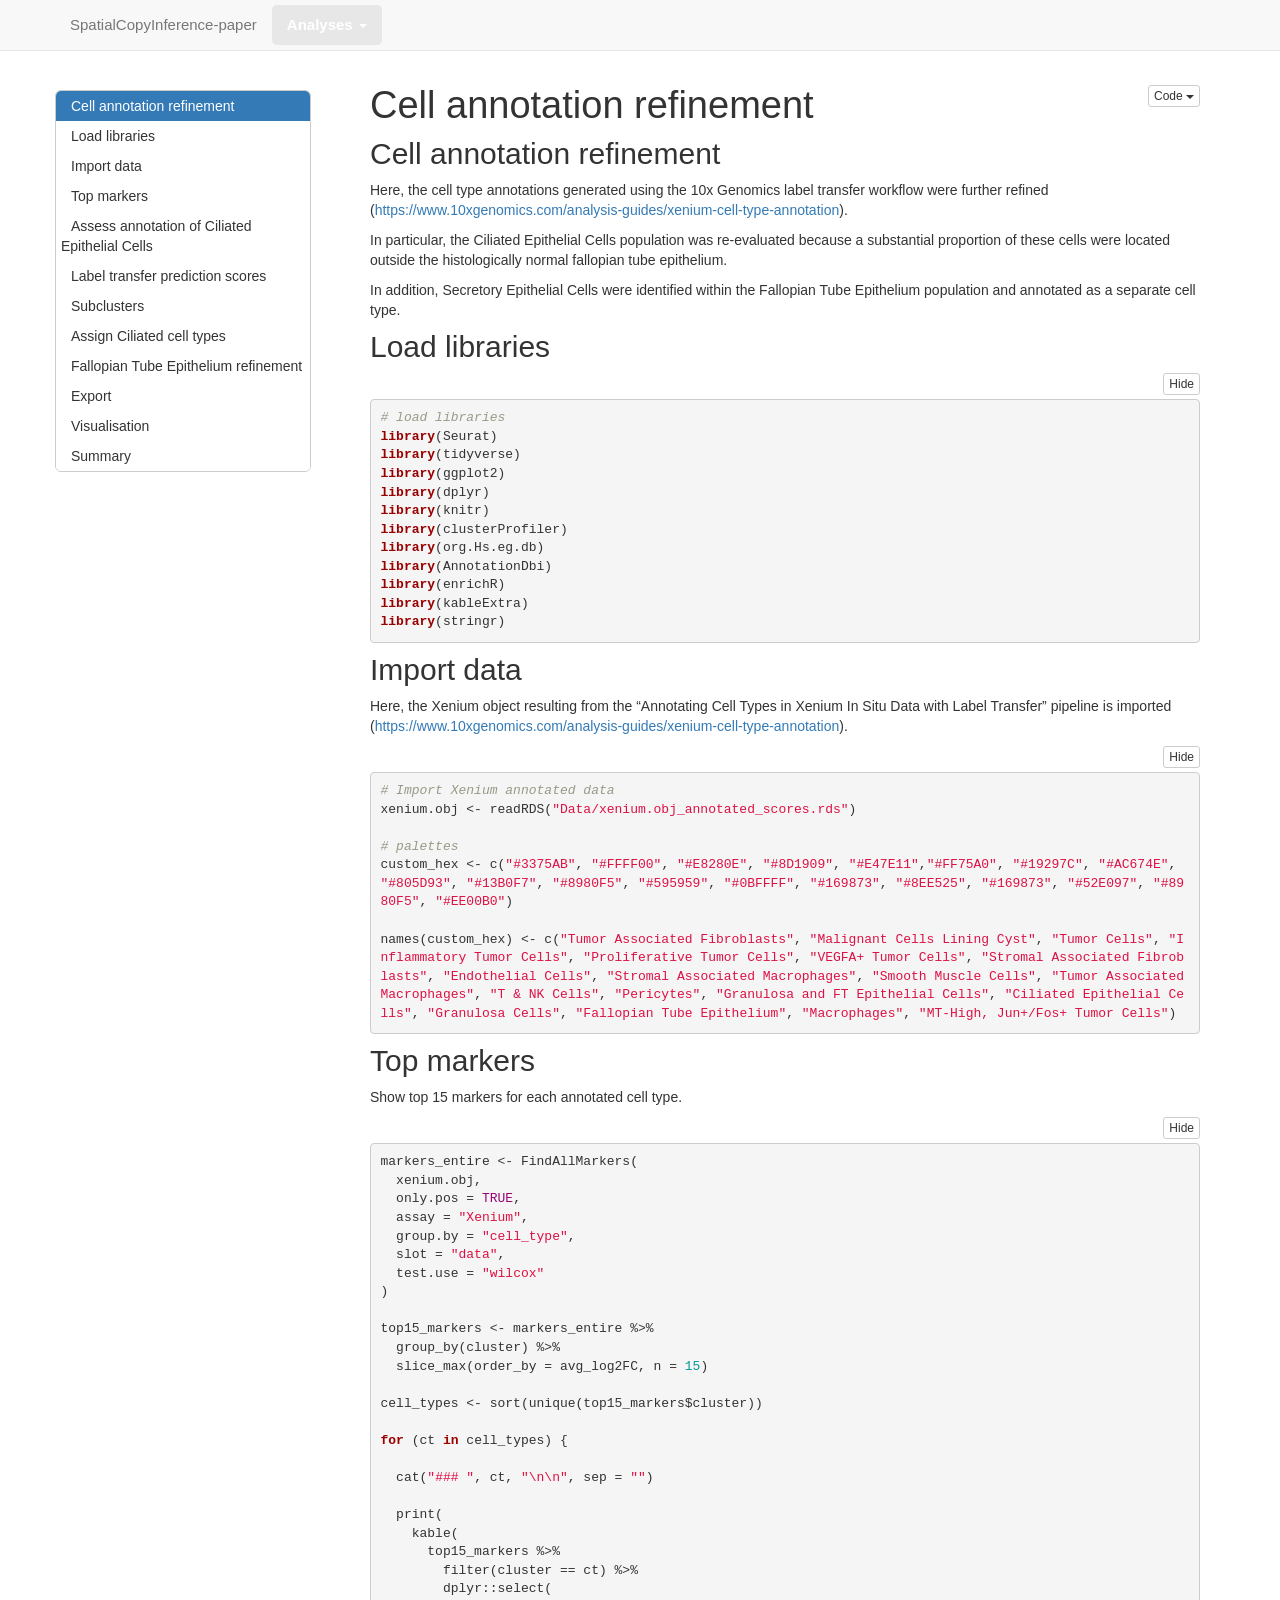
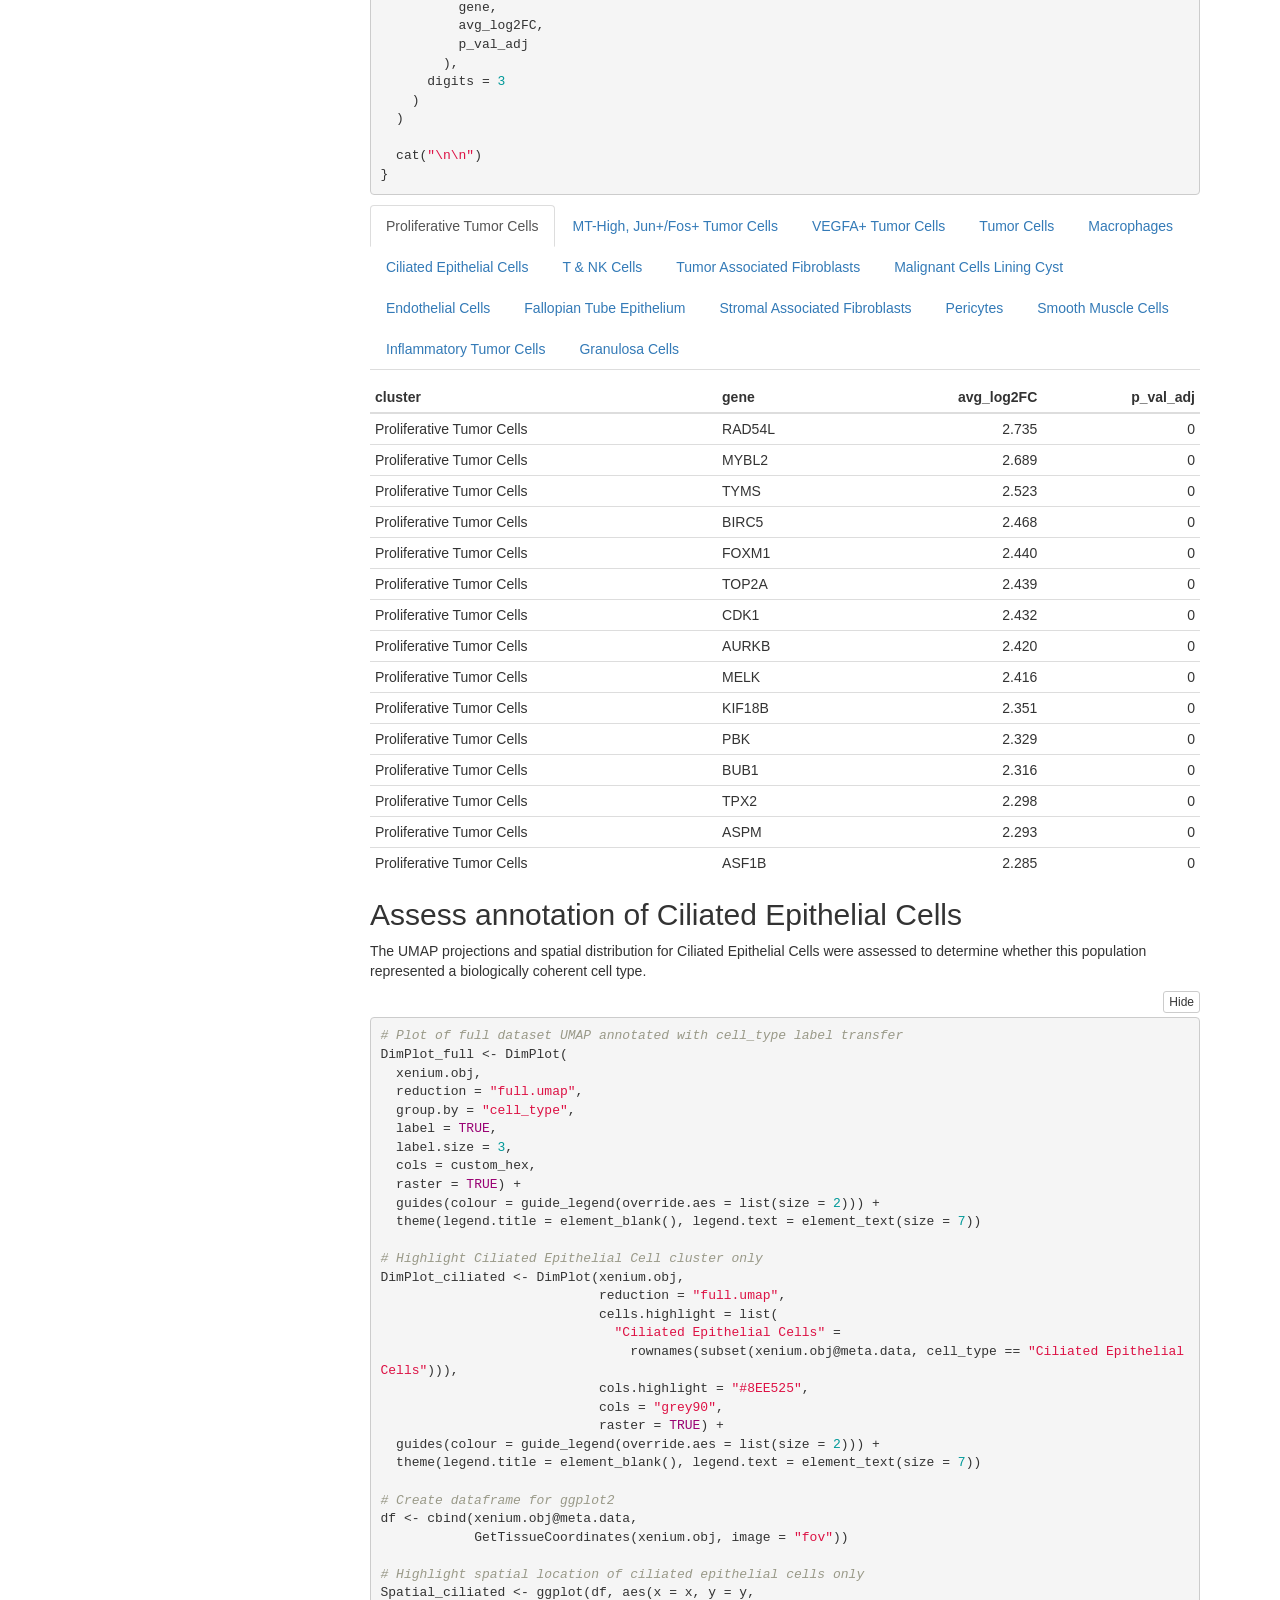
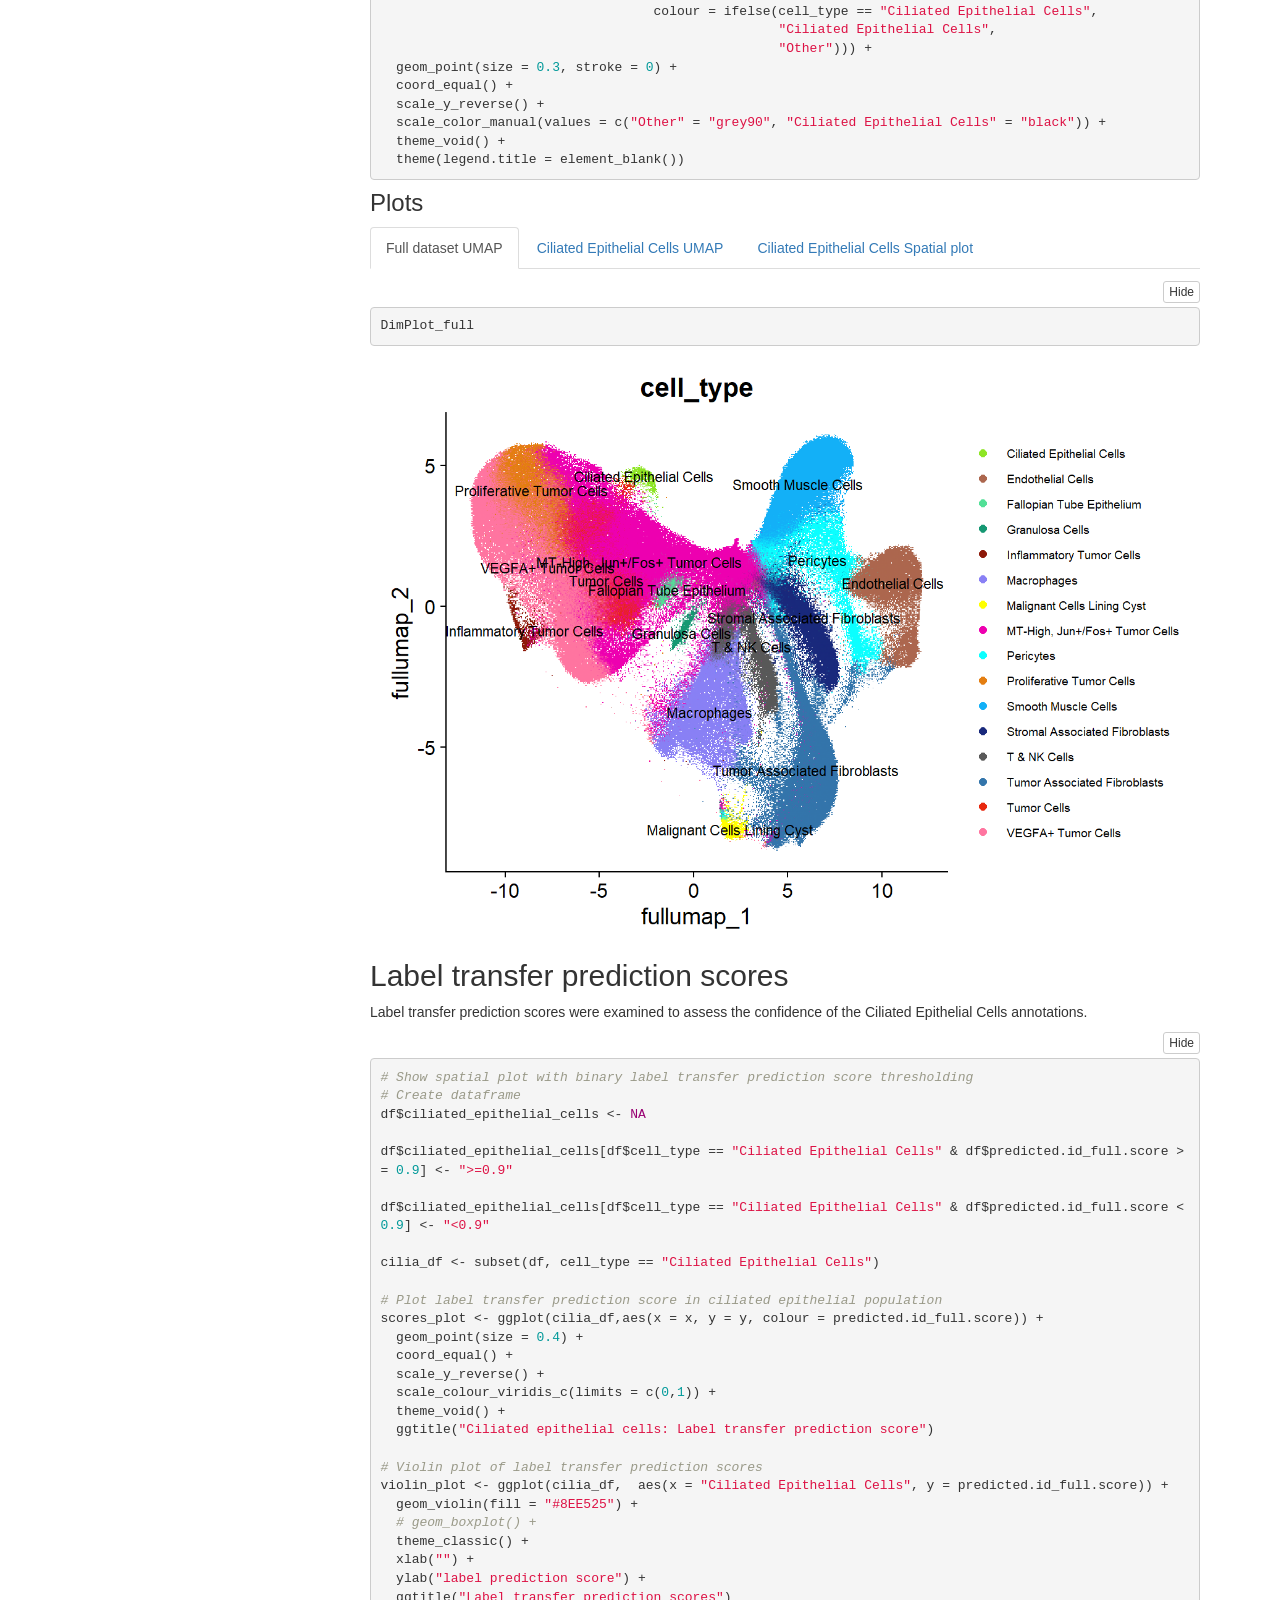
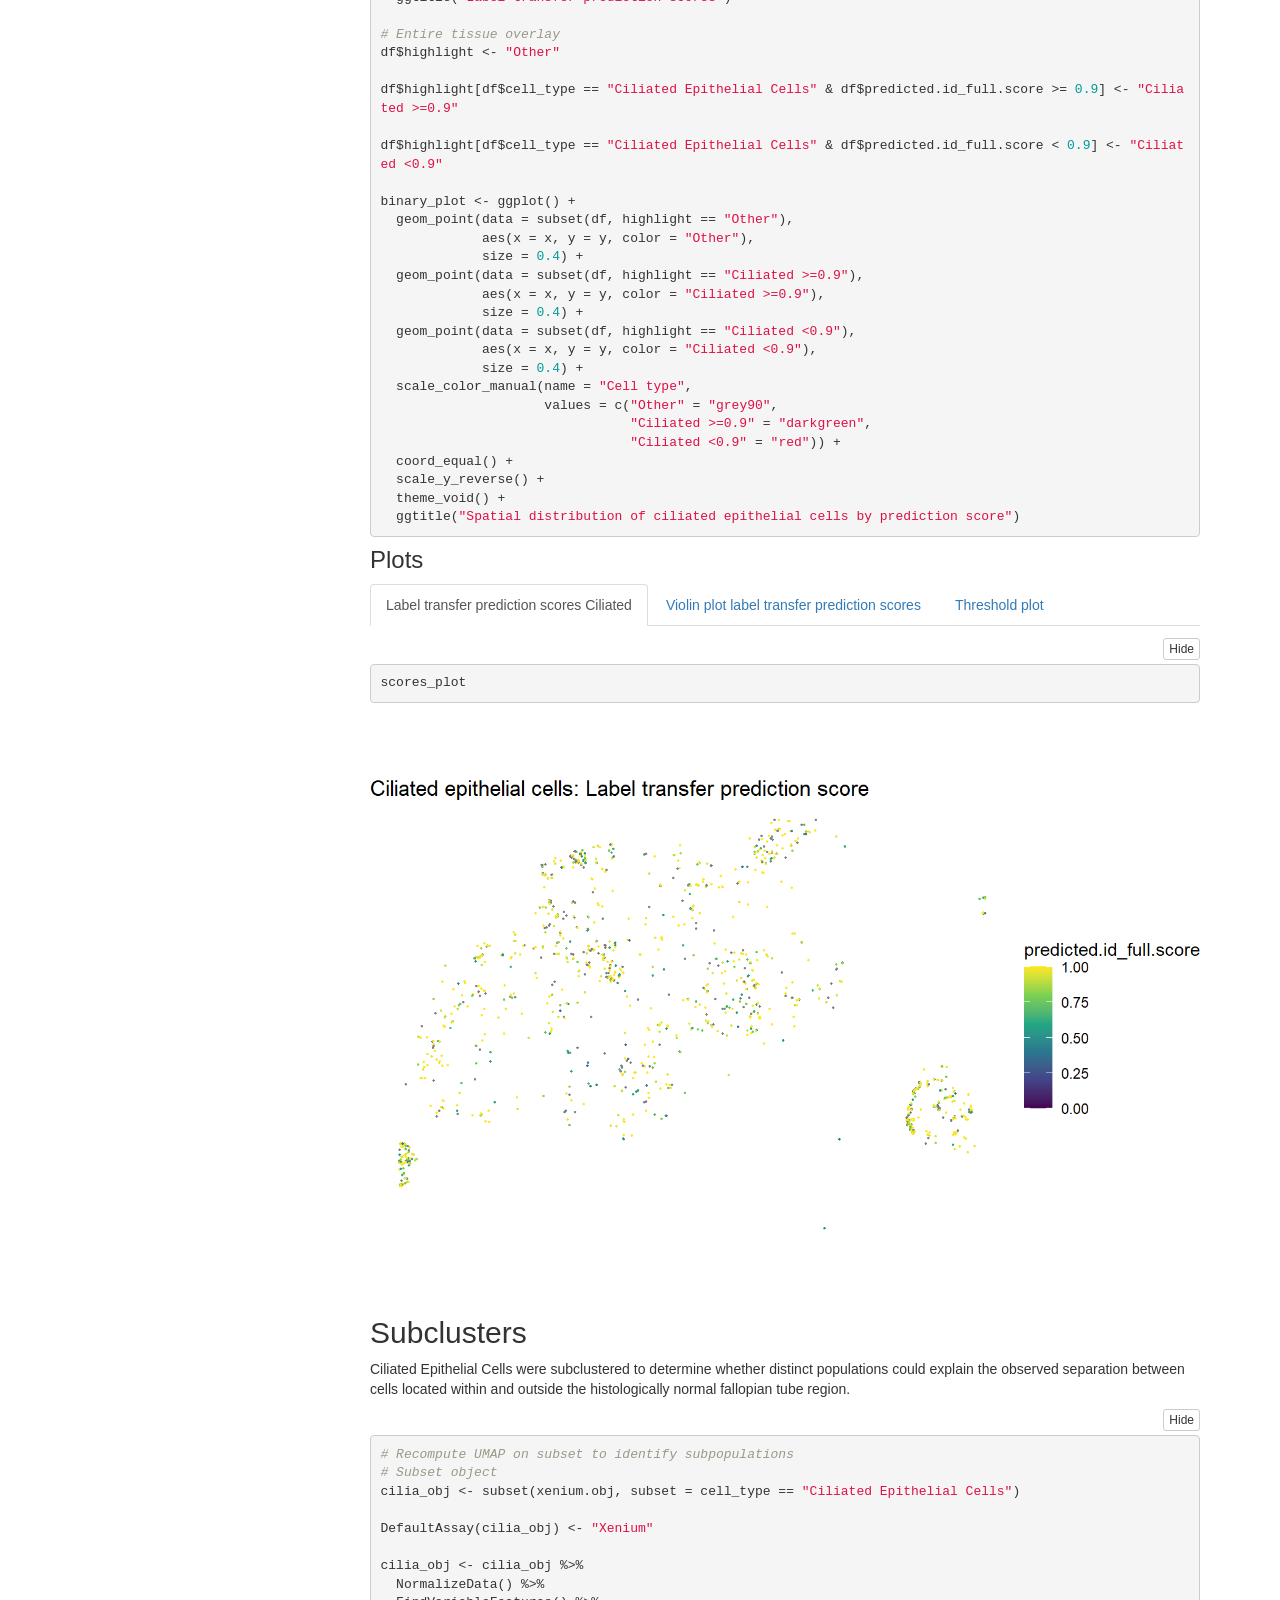
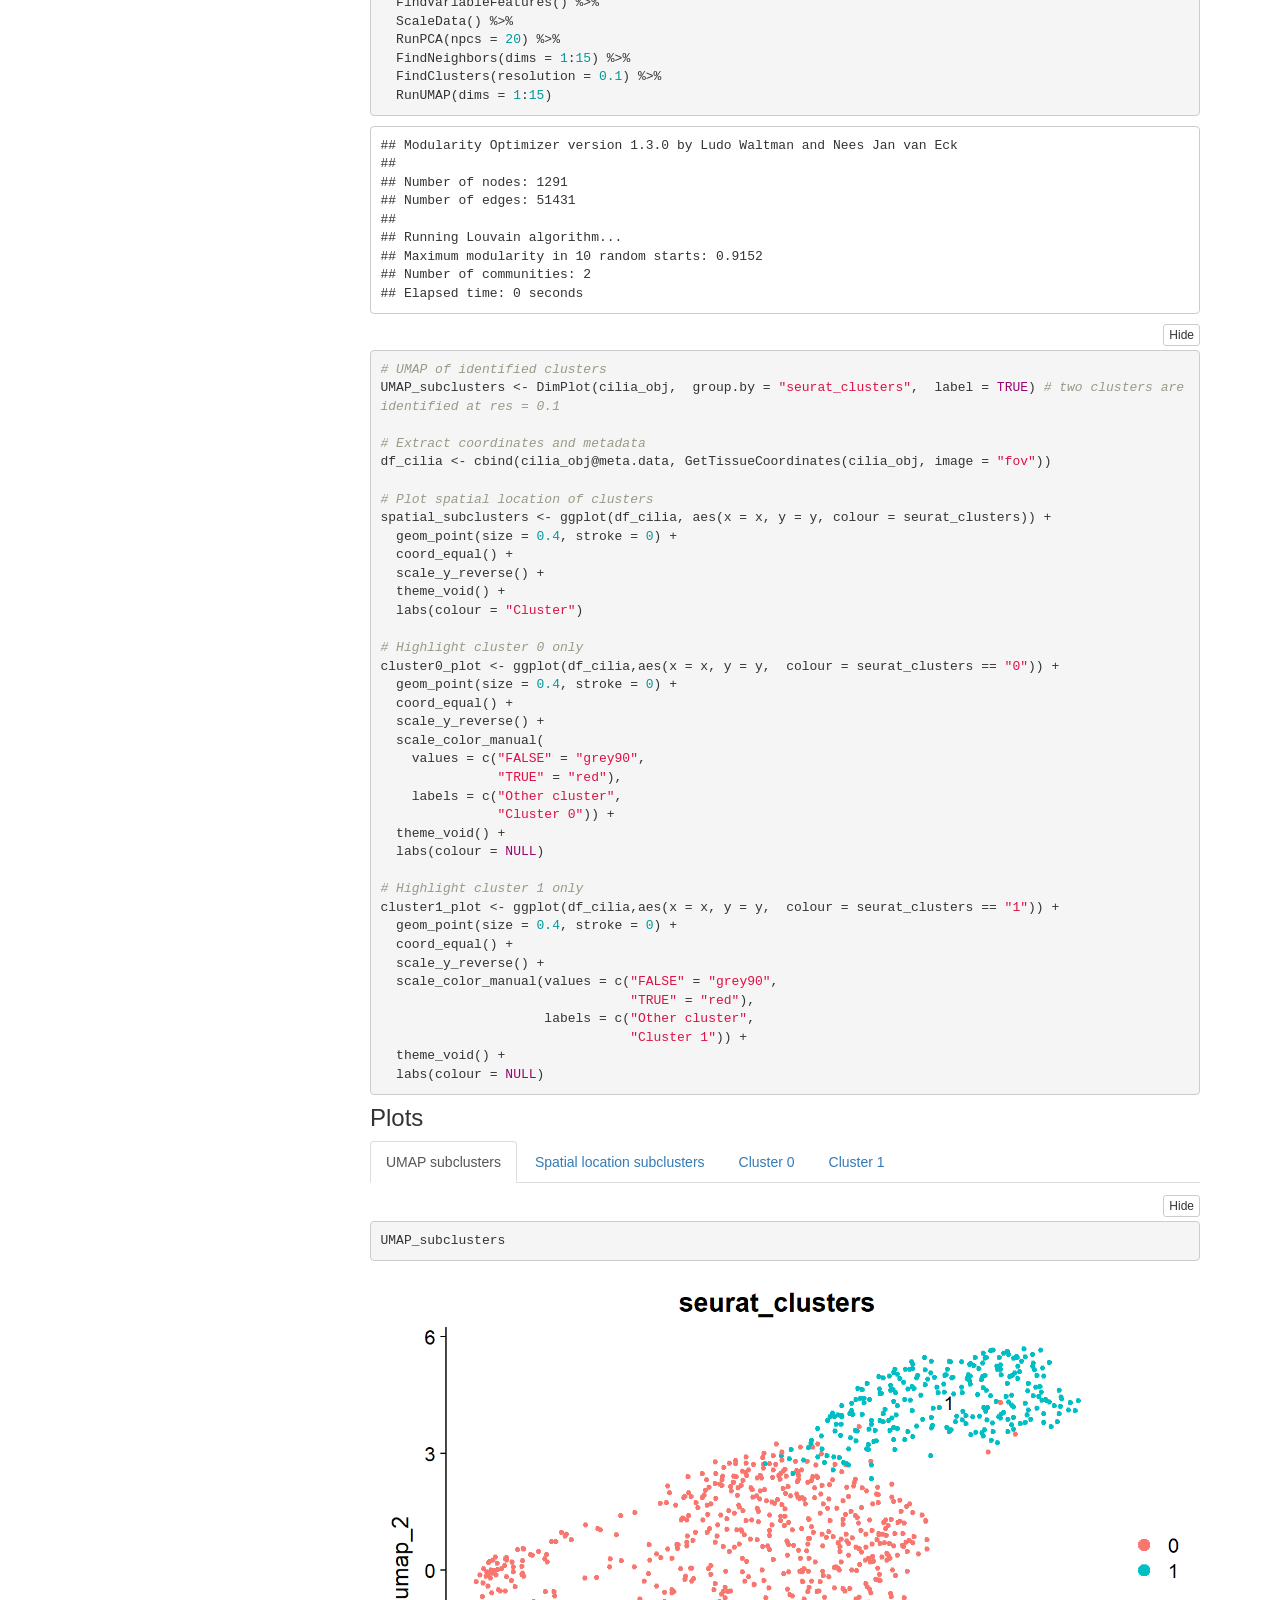
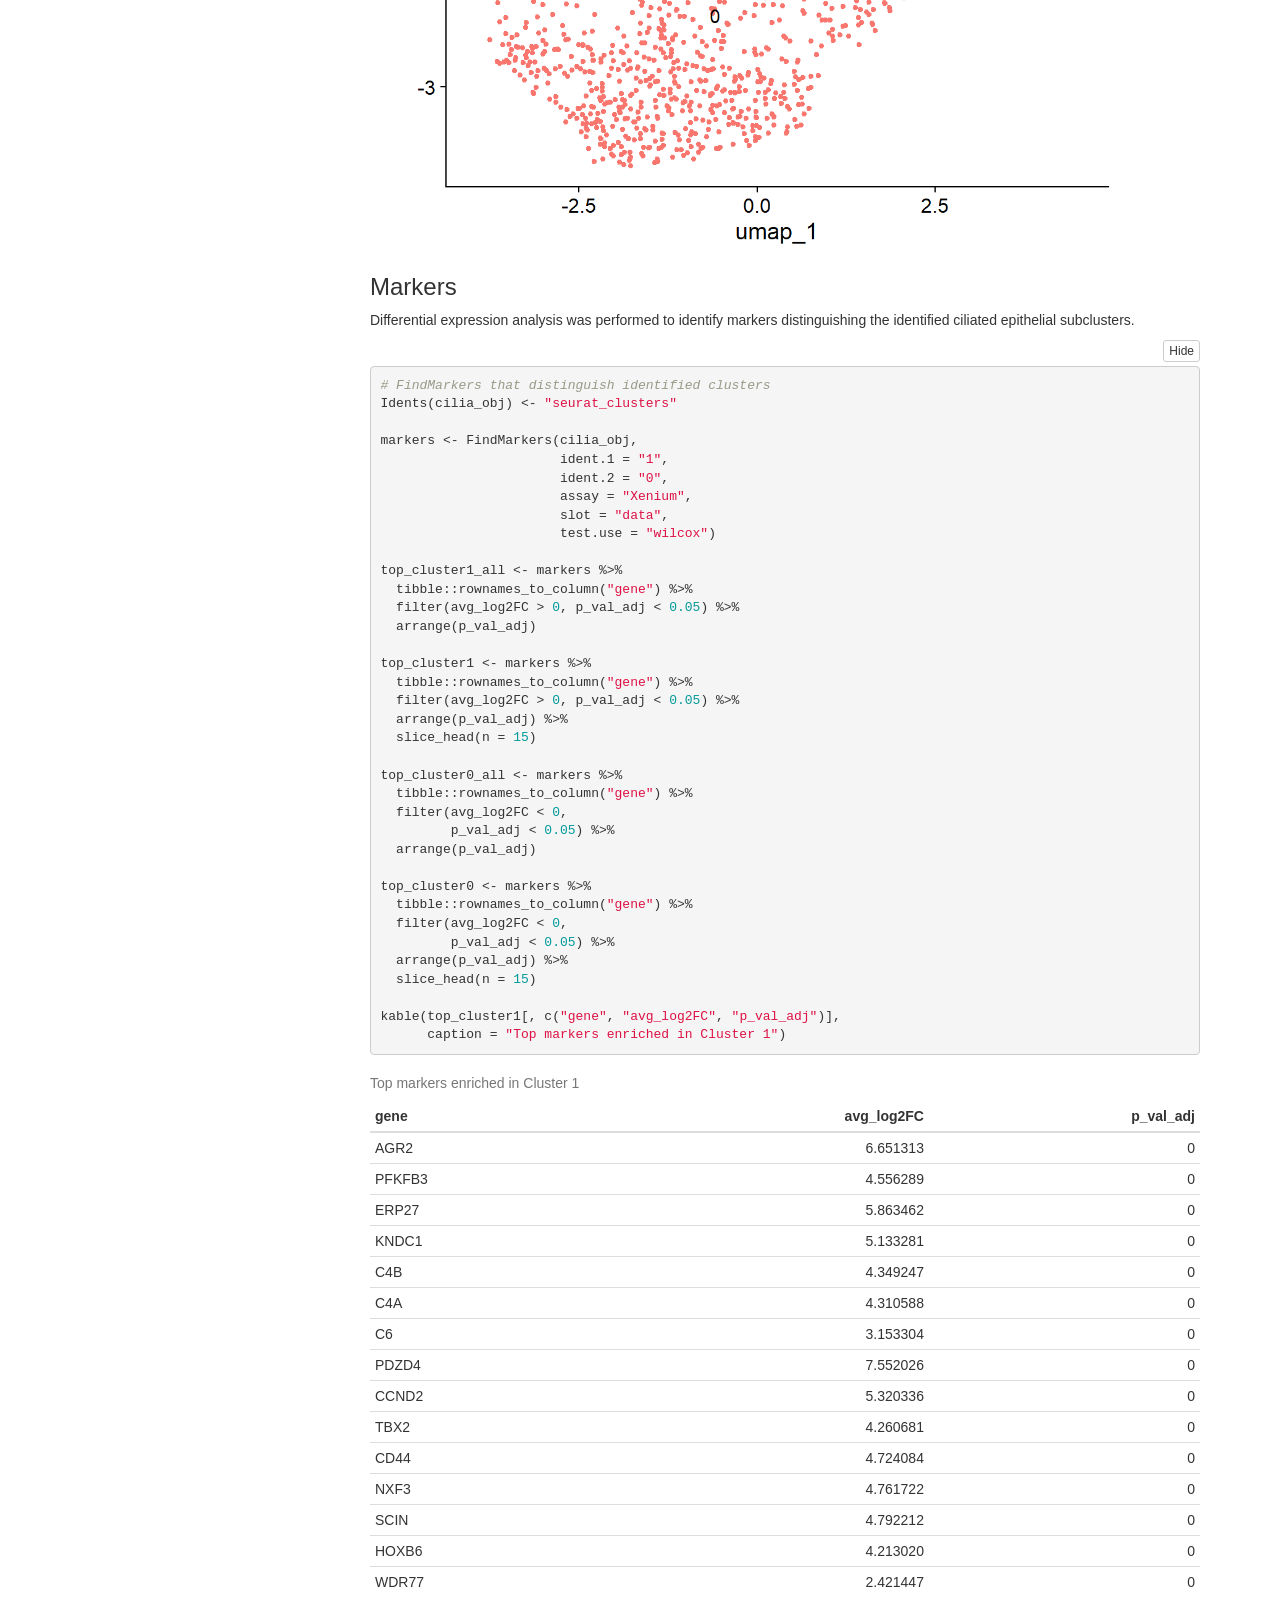
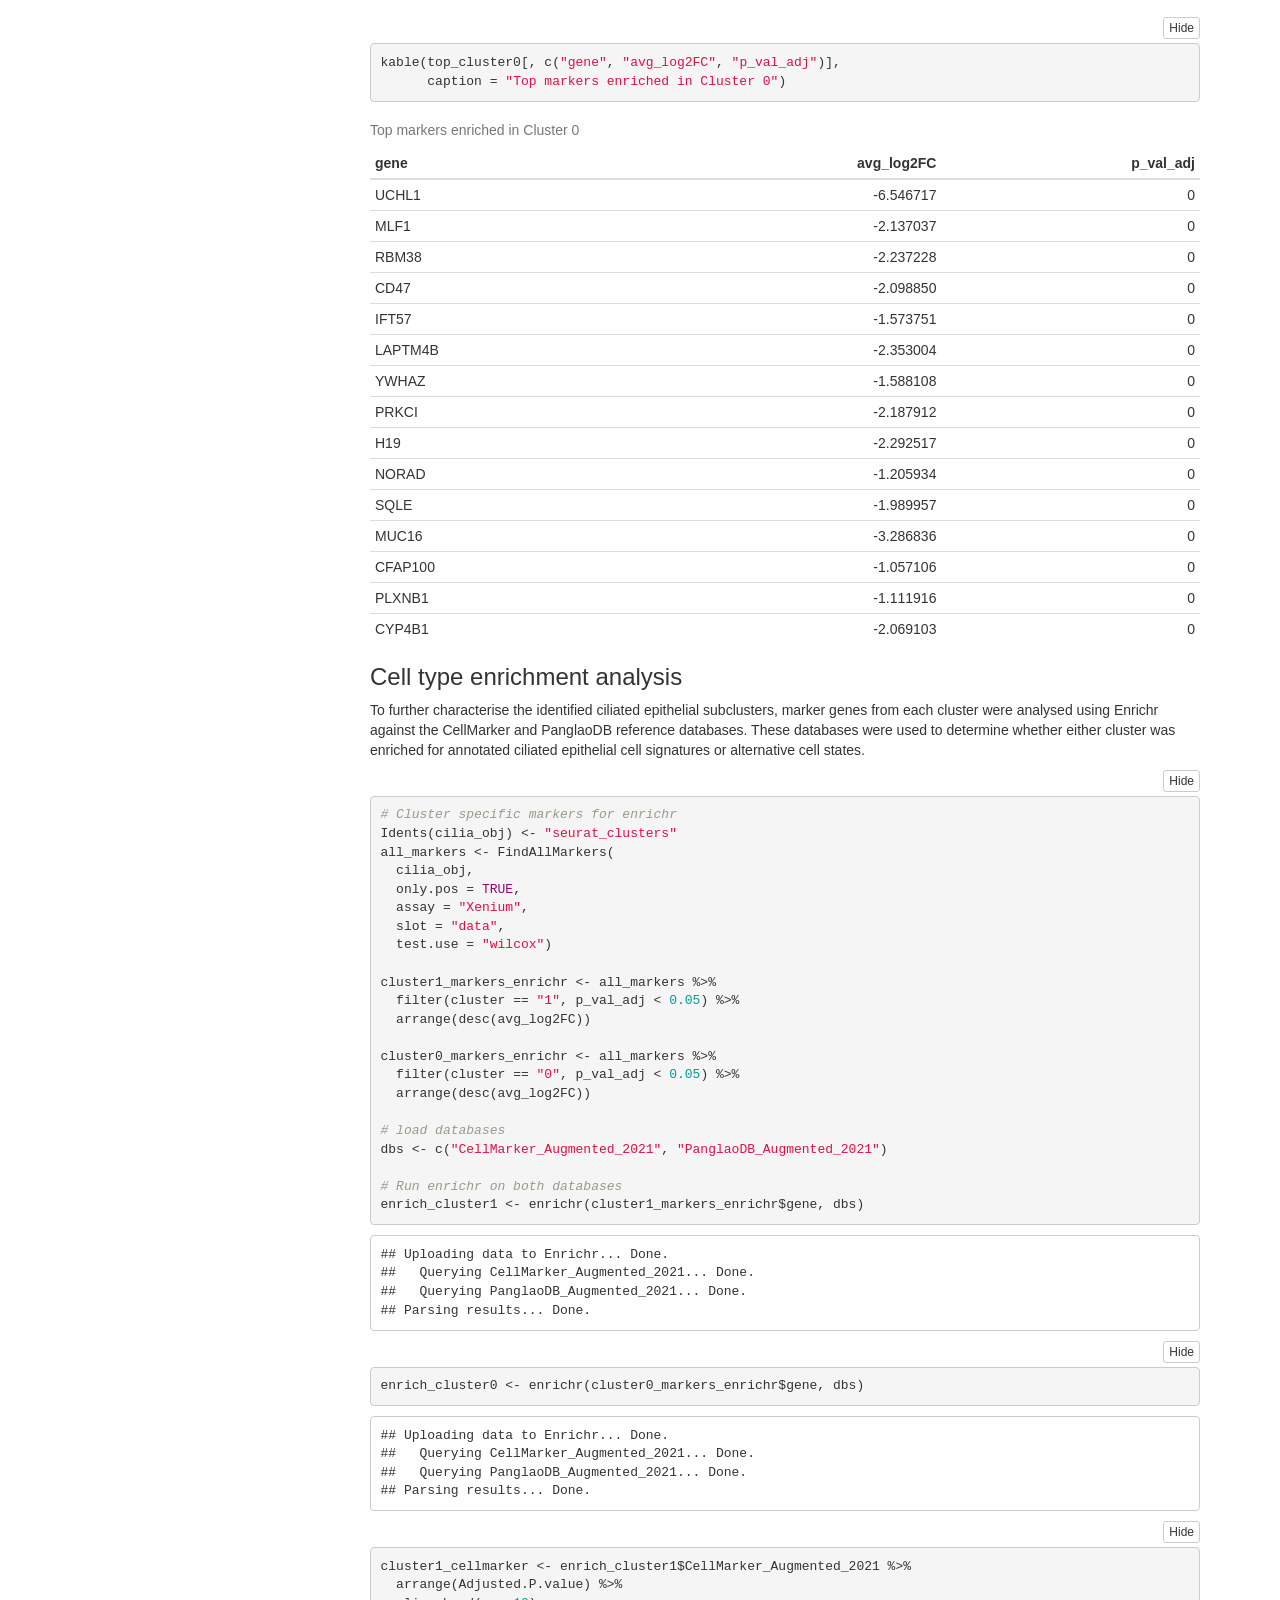
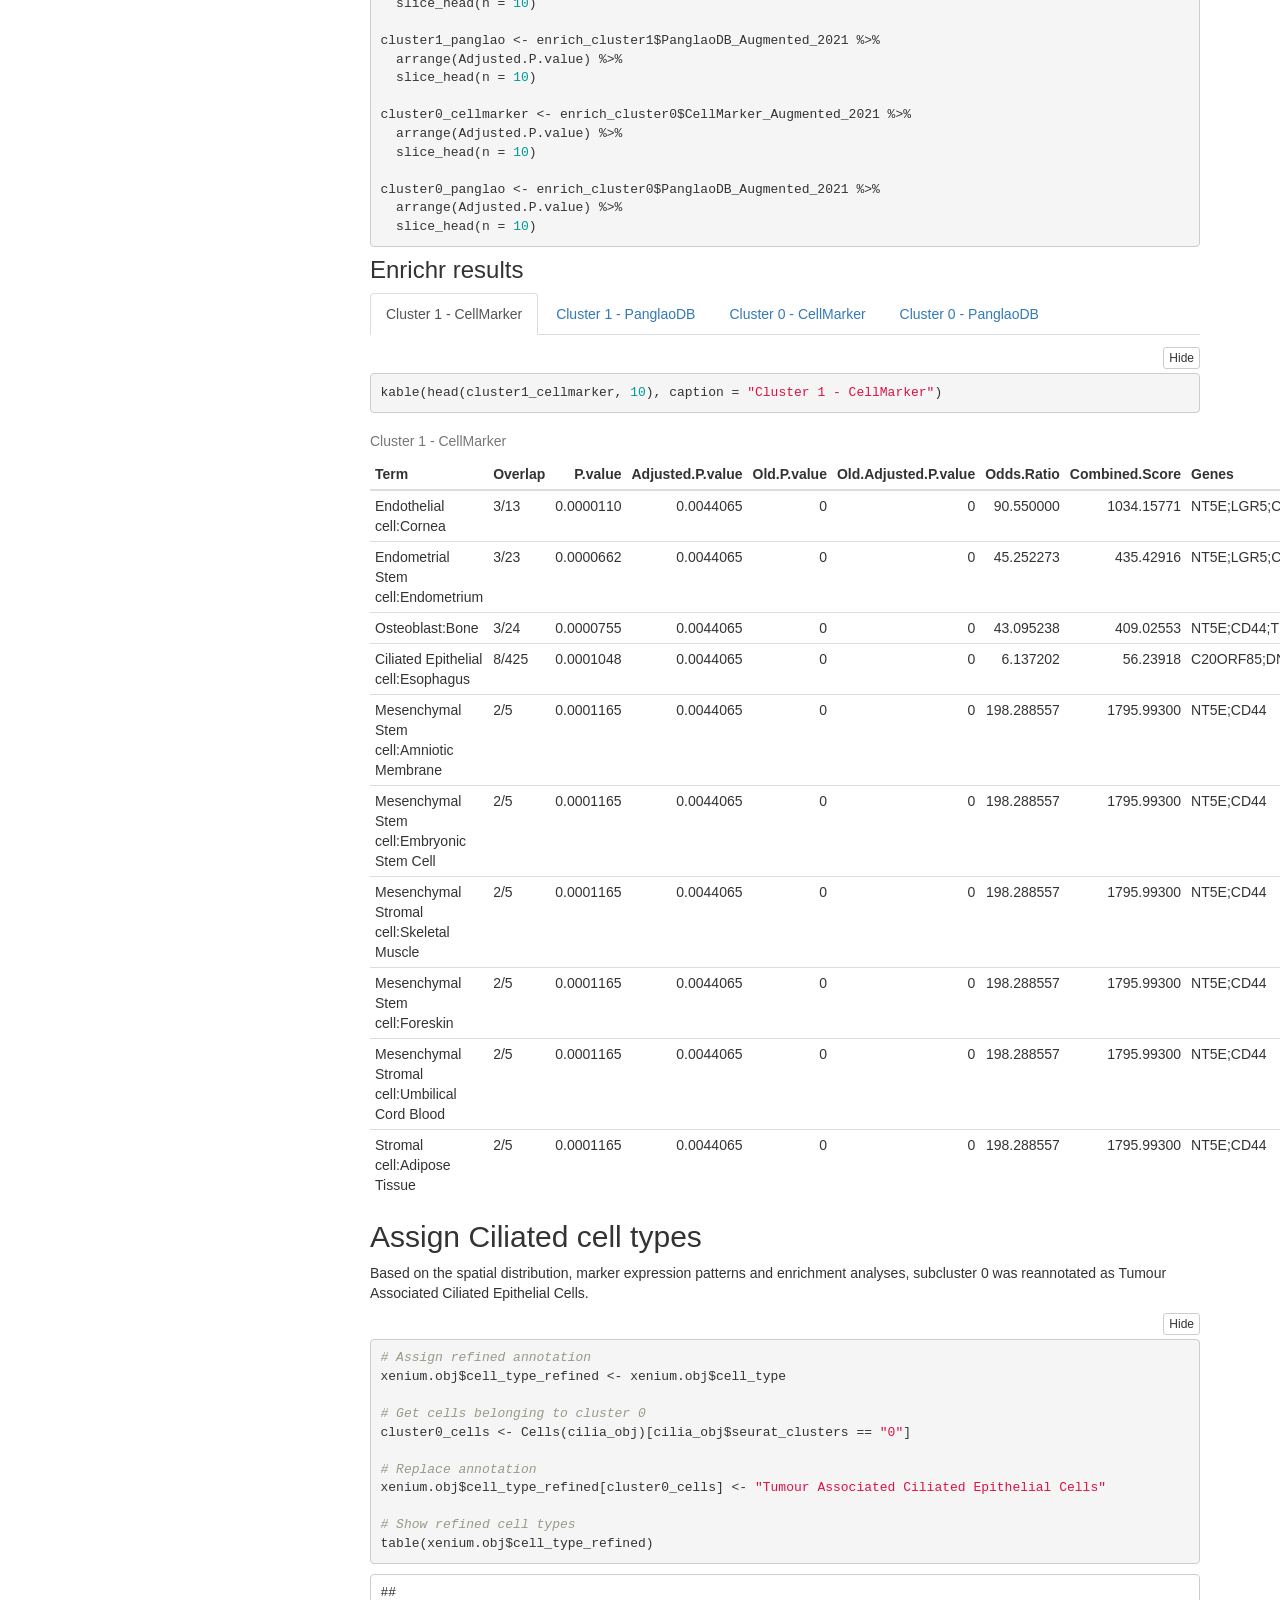
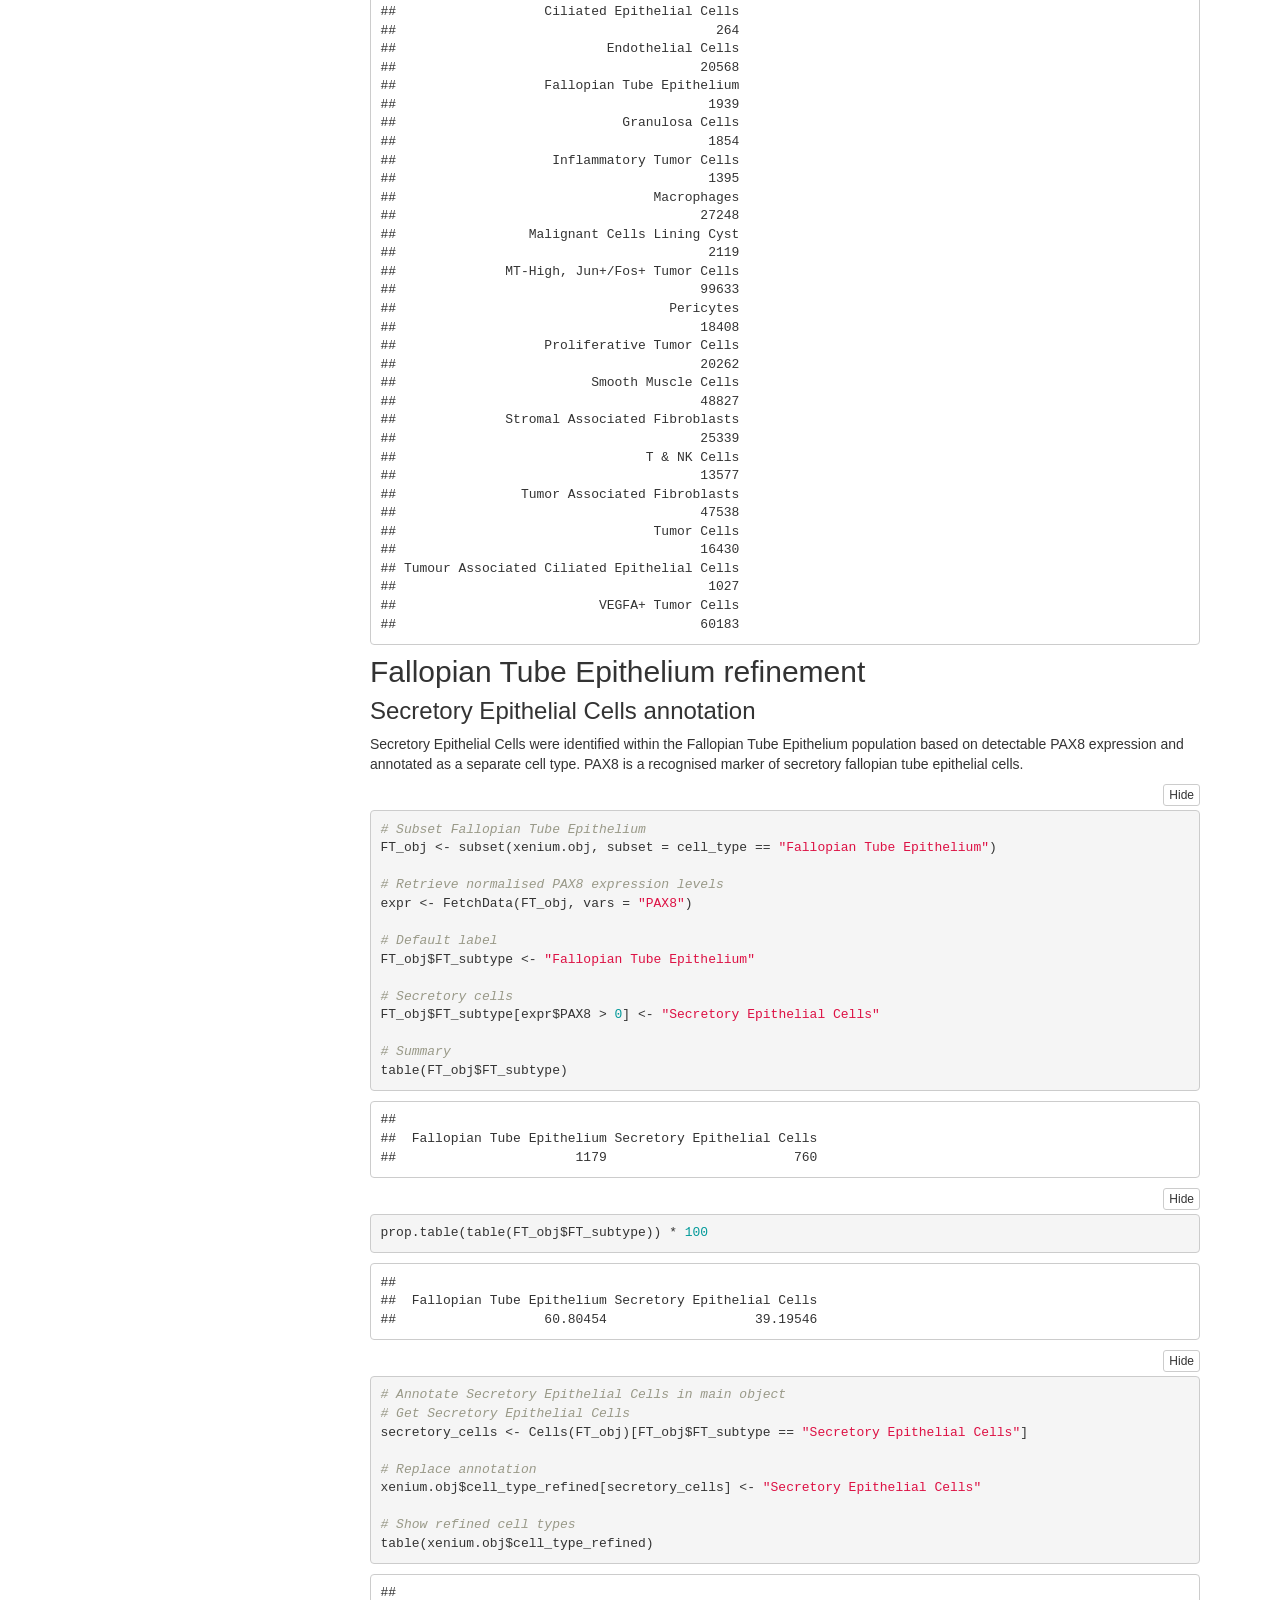
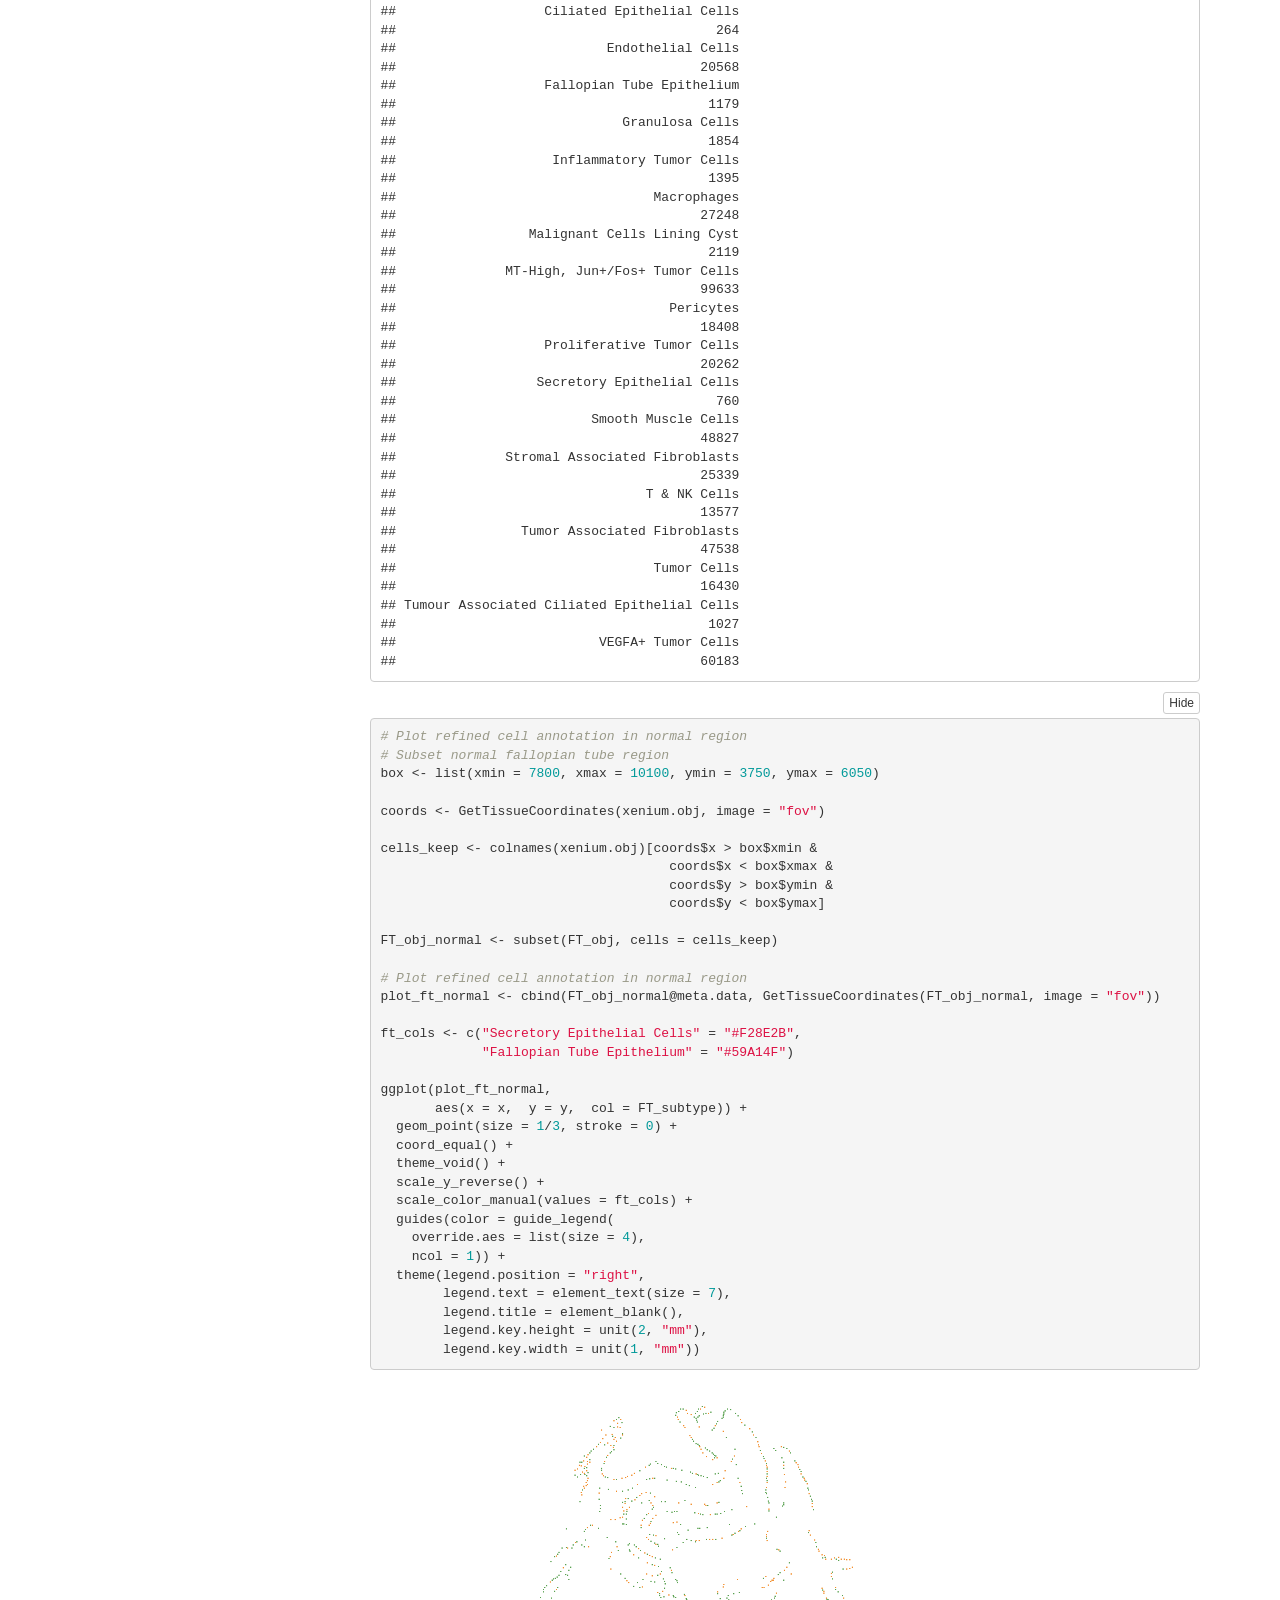
==== commit 12db05ac: "Update Cell annotation refinement html" ====
--- a/docs/Cell_annotation_refinement.html
+++ b/docs/Cell_annotation_refinement.html
@@ -10,40 +10,1376 @@
 
 
 
+
 <title>Cell annotation refinement</title>
 
-<script src="site_libs/header-attrs-2.32/header-attrs.js"></script>
-<script src="site_libs/jquery-3.6.0/jquery-3.6.0.min.js"></script>
+<script>// Pandoc 2.9 adds attributes on both header and div. We remove the former (to
+// be compatible with the behavior of Pandoc < 2.8).
+document.addEventListener('DOMContentLoaded', function(e) {
+  var hs = document.querySelectorAll("div.section[class*='level'] > :first-child");
+  var i, h, a;
+  for (i = 0; i < hs.length; i++) {
+    h = hs[i];
+    if (!/^h[1-6]$/i.test(h.tagName)) continue;  // it should be a header h1-h6
+    a = h.attributes;
+    while (a.length > 0) h.removeAttribute(a[0].name);
+  }
+});
+</script>
+<script>/*! jQuery v3.6.0 | (c) OpenJS Foundation and other contributors | jquery.org/license */
+!function(e,t){"use strict";"object"==typeof module&&"object"==typeof module.exports?module.exports=e.document?t(e,!0):function(e){if(!e.document)throw new Error("jQuery requires a window with a document");return t(e)}:t(e)}("undefined"!=typeof window?window:this,function(C,e){"use strict";var t=[],r=Object.getPrototypeOf,s=t.slice,g=t.flat?function(e){return t.flat.call(e)}:function(e){return t.concat.apply([],e)},u=t.push,i=t.indexOf,n={},o=n.toString,v=n.hasOwnProperty,a=v.toString,l=a.call(Object),y={},m=function(e){return"function"==typeof e&&"number"!=typeof e.nodeType&&"function"!=typeof e.item},x=function(e){return null!=e&&e===e.window},E=C.document,c={type:!0,src:!0,nonce:!0,noModule:!0};function b(e,t,n){var r,i,o=(n=n||E).createElement("script");if(o.text=e,t)for(r in c)(i=t[r]||t.getAttribute&&t.getAttribute(r))&&o.setAttribute(r,i);n.head.appendChild(o).parentNode.removeChild(o)}function w(e){return null==e?e+"":"object"==typeof e||"function"==typeof e?n[o.call(e)]||"object":typeof e}var f="3.6.0",S=function(e,t){return new S.fn.init(e,t)};function p(e){var t=!!e&&"length"in e&&e.length,n=w(e);return!m(e)&&!x(e)&&("array"===n||0===t||"number"==typeof t&&0<t&&t-1 in e)}S.fn=S.prototype={jquery:f,constructor:S,length:0,toArray:function(){return s.call(this)},get:function(e){return null==e?s.call(this):e<0?this[e+this.length]:this[e]},pushStack:function(e){var t=S.merge(this.constructor(),e);return t.prevObject=this,t},each:function(e){return S.each(this,e)},map:function(n){return this.pushStack(S.map(this,function(e,t){return n.call(e,t,e)}))},slice:function(){return this.pushStack(s.apply(this,arguments))},first:function(){return this.eq(0)},last:function(){return this.eq(-1)},even:function(){return this.pushStack(S.grep(this,function(e,t){return(t+1)%2}))},odd:function(){return this.pushStack(S.grep(this,function(e,t){return t%2}))},eq:function(e){var t=this.length,n=+e+(e<0?t:0);return this.pushStack(0<=n&&n<t?[this[n]]:[])},end:function(){return this.prevObject||this.constructor()},push:u,sort:t.sort,splice:t.splice},S.extend=S.fn.extend=function(){var e,t,n,r,i,o,a=arguments[0]||{},s=1,u=arguments.length,l=!1;for("boolean"==typeof a&&(l=a,a=arguments[s]||{},s++),"object"==typeof a||m(a)||(a={}),s===u&&(a=this,s--);s<u;s++)if(null!=(e=arguments[s]))for(t in e)r=e[t],"__proto__"!==t&&a!==r&&(l&&r&&(S.isPlainObject(r)||(i=Array.isArray(r)))?(n=a[t],o=i&&!Array.isArray(n)?[]:i||S.isPlainObject(n)?n:{},i=!1,a[t]=S.extend(l,o,r)):void 0!==r&&(a[t]=r));return a},S.extend({expando:"jQuery"+(f+Math.random()).replace(/\D/g,""),isReady:!0,error:function(e){throw new Error(e)},noop:function(){},isPlainObject:function(e){var t,n;return!(!e||"[object Object]"!==o.call(e))&&(!(t=r(e))||"function"==typeof(n=v.call(t,"constructor")&&t.constructor)&&a.call(n)===l)},isEmptyObject:function(e){var t;for(t in e)return!1;return!0},globalEval:function(e,t,n){b(e,{nonce:t&&t.nonce},n)},each:function(e,t){var n,r=0;if(p(e)){for(n=e.length;r<n;r++)if(!1===t.call(e[r],r,e[r]))break}else for(r in e)if(!1===t.call(e[r],r,e[r]))break;return e},makeArray:function(e,t){var n=t||[];return null!=e&&(p(Object(e))?S.merge(n,"string"==typeof e?[e]:e):u.call(n,e)),n},inArray:function(e,t,n){return null==t?-1:i.call(t,e,n)},merge:function(e,t){for(var n=+t.length,r=0,i=e.length;r<n;r++)e[i++]=t[r];return e.length=i,e},grep:function(e,t,n){for(var r=[],i=0,o=e.length,a=!n;i<o;i++)!t(e[i],i)!==a&&r.push(e[i]);return r},map:function(e,t,n){var r,i,o=0,a=[];if(p(e))for(r=e.length;o<r;o++)null!=(i=t(e[o],o,n))&&a.push(i);else for(o in e)null!=(i=t(e[o],o,n))&&a.push(i);return g(a)},guid:1,support:y}),"function"==typeof Symbol&&(S.fn[Symbol.iterator]=t[Symbol.iterator]),S.each("Boolean Number String Function Array Date RegExp Object Error Symbol".split(" "),function(e,t){n["[object "+t+"]"]=t.toLowerCase()});var d=function(n){var e,d,b,o,i,h,f,g,w,u,l,T,C,a,E,v,s,c,y,S="sizzle"+1*new Date,p=n.document,k=0,r=0,m=ue(),x=ue(),A=ue(),N=ue(),j=function(e,t){return e===t&&(l=!0),0},D={}.hasOwnProperty,t=[],q=t.pop,L=t.push,H=t.push,O=t.slice,P=function(e,t){for(var n=0,r=e.length;n<r;n++)if(e[n]===t)return n;return-1},R="checked|selected|async|autofocus|autoplay|controls|defer|disabled|hidden|ismap|loop|multiple|open|readonly|required|scoped",M="[\\x20\\t\\r\\n\\f]",I="(?:\\\\[\\da-fA-F]{1,6}"+M+"?|\\\\[^\\r\\n\\f]|[\\w-]|[^\0-\\x7f])+",W="\\["+M+"*("+I+")(?:"+M+"*([*^$|!~]?=)"+M+"*(?:'((?:\\\\.|[^\\\\'])*)'|\"((?:\\\\.|[^\\\\\"])*)\"|("+I+"))|)"+M+"*\\]",F=":("+I+")(?:\\((('((?:\\\\.|[^\\\\'])*)'|\"((?:\\\\.|[^\\\\\"])*)\")|((?:\\\\.|[^\\\\()[\\]]|"+W+")*)|.*)\\)|)",B=new RegExp(M+"+","g"),$=new RegExp("^"+M+"+|((?:^|[^\\\\])(?:\\\\.)*)"+M+"+$","g"),_=new RegExp("^"+M+"*,"+M+"*"),z=new RegExp("^"+M+"*([>+~]|"+M+")"+M+"*"),U=new RegExp(M+"|>"),X=new RegExp(F),V=new RegExp("^"+I+"$"),G={ID:new RegExp("^#("+I+")"),CLASS:new RegExp("^\\.("+I+")"),TAG:new RegExp("^("+I+"|[*])"),ATTR:new RegExp("^"+W),PSEUDO:new RegExp("^"+F),CHILD:new RegExp("^:(only|first|last|nth|nth-last)-(child|of-type)(?:\\("+M+"*(even|odd|(([+-]|)(\\d*)n|)"+M+"*(?:([+-]|)"+M+"*(\\d+)|))"+M+"*\\)|)","i"),bool:new RegExp("^(?:"+R+")$","i"),needsContext:new RegExp("^"+M+"*[>+~]|:(even|odd|eq|gt|lt|nth|first|last)(?:\\("+M+"*((?:-\\d)?\\d*)"+M+"*\\)|)(?=[^-]|$)","i")},Y=/HTML$/i,Q=/^(?:input|select|textarea|button)$/i,J=/^h\d$/i,K=/^[^{]+\{\s*\[native \w/,Z=/^(?:#([\w-]+)|(\w+)|\.([\w-]+))$/,ee=/[+~]/,te=new RegExp("\\\\[\\da-fA-F]{1,6}"+M+"?|\\\\([^\\r\\n\\f])","g"),ne=function(e,t){var n="0x"+e.slice(1)-65536;return t||(n<0?String.fromCharCode(n+65536):String.fromCharCode(n>>10|55296,1023&n|56320))},re=/([\0-\x1f\x7f]|^-?\d)|^-$|[^\0-\x1f\x7f-\uFFFF\w-]/g,ie=function(e,t){return t?"\0"===e?"\ufffd":e.slice(0,-1)+"\\"+e.charCodeAt(e.length-1).toString(16)+" ":"\\"+e},oe=function(){T()},ae=be(function(e){return!0===e.disabled&&"fieldset"===e.nodeName.toLowerCase()},{dir:"parentNode",next:"legend"});try{H.apply(t=O.call(p.childNodes),p.childNodes),t[p.childNodes.length].nodeType}catch(e){H={apply:t.length?function(e,t){L.apply(e,O.call(t))}:function(e,t){var n=e.length,r=0;while(e[n++]=t[r++]);e.length=n-1}}}function se(t,e,n,r){var i,o,a,s,u,l,c,f=e&&e.ownerDocument,p=e?e.nodeType:9;if(n=n||[],"string"!=typeof t||!t||1!==p&&9!==p&&11!==p)return n;if(!r&&(T(e),e=e||C,E)){if(11!==p&&(u=Z.exec(t)))if(i=u[1]){if(9===p){if(!(a=e.getElementById(i)))return n;if(a.id===i)return n.push(a),n}else if(f&&(a=f.getElementById(i))&&y(e,a)&&a.id===i)return n.push(a),n}else{if(u[2])return H.apply(n,e.getElementsByTagName(t)),n;if((i=u[3])&&d.getElementsByClassName&&e.getElementsByClassName)return H.apply(n,e.getElementsByClassName(i)),n}if(d.qsa&&!N[t+" "]&&(!v||!v.test(t))&&(1!==p||"object"!==e.nodeName.toLowerCase())){if(c=t,f=e,1===p&&(U.test(t)||z.test(t))){(f=ee.test(t)&&ye(e.parentNode)||e)===e&&d.scope||((s=e.getAttribute("id"))?s=s.replace(re,ie):e.setAttribute("id",s=S)),o=(l=h(t)).length;while(o--)l[o]=(s?"#"+s:":scope")+" "+xe(l[o]);c=l.join(",")}try{return H.apply(n,f.querySelectorAll(c)),n}catch(e){N(t,!0)}finally{s===S&&e.removeAttribute("id")}}}return g(t.replace($,"$1"),e,n,r)}function ue(){var r=[];return function e(t,n){return r.push(t+" ")>b.cacheLength&&delete e[r.shift()],e[t+" "]=n}}function le(e){return e[S]=!0,e}function ce(e){var t=C.createElement("fieldset");try{return!!e(t)}catch(e){return!1}finally{t.parentNode&&t.parentNode.removeChild(t),t=null}}function fe(e,t){var n=e.split("|"),r=n.length;while(r--)b.attrHandle[n[r]]=t}function pe(e,t){var n=t&&e,r=n&&1===e.nodeType&&1===t.nodeType&&e.sourceIndex-t.sourceIndex;if(r)return r;if(n)while(n=n.nextSibling)if(n===t)return-1;return e?1:-1}function de(t){return function(e){return"input"===e.nodeName.toLowerCase()&&e.type===t}}function he(n){return function(e){var t=e.nodeName.toLowerCase();return("input"===t||"button"===t)&&e.type===n}}function ge(t){return function(e){return"form"in e?e.parentNode&&!1===e.disabled?"label"in e?"label"in e.parentNode?e.parentNode.disabled===t:e.disabled===t:e.isDisabled===t||e.isDisabled!==!t&&ae(e)===t:e.disabled===t:"label"in e&&e.disabled===t}}function ve(a){return le(function(o){return o=+o,le(function(e,t){var n,r=a([],e.length,o),i=r.length;while(i--)e[n=r[i]]&&(e[n]=!(t[n]=e[n]))})})}function ye(e){return e&&"undefined"!=typeof e.getElementsByTagName&&e}for(e in d=se.support={},i=se.isXML=function(e){var t=e&&e.namespaceURI,n=e&&(e.ownerDocument||e).documentElement;return!Y.test(t||n&&n.nodeName||"HTML")},T=se.setDocument=function(e){var t,n,r=e?e.ownerDocument||e:p;return r!=C&&9===r.nodeType&&r.documentElement&&(a=(C=r).documentElement,E=!i(C),p!=C&&(n=C.defaultView)&&n.top!==n&&(n.addEventListener?n.addEventListener("unload",oe,!1):n.attachEvent&&n.attachEvent("onunload",oe)),d.scope=ce(function(e){return a.appendChild(e).appendChild(C.createElement("div")),"undefined"!=typeof e.querySelectorAll&&!e.querySelectorAll(":scope fieldset div").length}),d.attributes=ce(function(e){return e.className="i",!e.getAttribute("className")}),d.getElementsByTagName=ce(function(e){return e.appendChild(C.createComment("")),!e.getElementsByTagName("*").length}),d.getElementsByClassName=K.test(C.getElementsByClassName),d.getById=ce(function(e){return a.appendChild(e).id=S,!C.getElementsByName||!C.getElementsByName(S).length}),d.getById?(b.filter.ID=function(e){var t=e.replace(te,ne);return function(e){return e.getAttribute("id")===t}},b.find.ID=function(e,t){if("undefined"!=typeof t.getElementById&&E){var n=t.getElementById(e);return n?[n]:[]}}):(b.filter.ID=function(e){var n=e.replace(te,ne);return function(e){var t="undefined"!=typeof e.getAttributeNode&&e.getAttributeNode("id");return t&&t.value===n}},b.find.ID=function(e,t){if("undefined"!=typeof t.getElementById&&E){var n,r,i,o=t.getElementById(e);if(o){if((n=o.getAttributeNode("id"))&&n.value===e)return[o];i=t.getElementsByName(e),r=0;while(o=i[r++])if((n=o.getAttributeNode("id"))&&n.value===e)return[o]}return[]}}),b.find.TAG=d.getElementsByTagName?function(e,t){return"undefined"!=typeof t.getElementsByTagName?t.getElementsByTagName(e):d.qsa?t.querySelectorAll(e):void 0}:function(e,t){var n,r=[],i=0,o=t.getElementsByTagName(e);if("*"===e){while(n=o[i++])1===n.nodeType&&r.push(n);return r}return o},b.find.CLASS=d.getElementsByClassName&&function(e,t){if("undefined"!=typeof t.getElementsByClassName&&E)return t.getElementsByClassName(e)},s=[],v=[],(d.qsa=K.test(C.querySelectorAll))&&(ce(function(e){var t;a.appendChild(e).innerHTML="<a id='"+S+"'></a><select id='"+S+"-\r\\' msallowcapture=''><option selected=''></option></select>",e.querySelectorAll("[msallowcapture^='']").length&&v.push("[*^$]="+M+"*(?:''|\"\")"),e.querySelectorAll("[selected]").length||v.push("\\["+M+"*(?:value|"+R+")"),e.querySelectorAll("[id~="+S+"-]").length||v.push("~="),(t=C.createElement("input")).setAttribute("name",""),e.appendChild(t),e.querySelectorAll("[name='']").length||v.push("\\["+M+"*name"+M+"*="+M+"*(?:''|\"\")"),e.querySelectorAll(":checked").length||v.push(":checked"),e.querySelectorAll("a#"+S+"+*").length||v.push(".#.+[+~]"),e.querySelectorAll("\\\f"),v.push("[\\r\\n\\f]")}),ce(function(e){e.innerHTML="<a href='' disabled='disabled'></a><select disabled='disabled'><option/></select>";var t=C.createElement("input");t.setAttribute("type","hidden"),e.appendChild(t).setAttribute("name","D"),e.querySelectorAll("[name=d]").length&&v.push("name"+M+"*[*^$|!~]?="),2!==e.querySelectorAll(":enabled").length&&v.push(":enabled",":disabled"),a.appendChild(e).disabled=!0,2!==e.querySelectorAll(":disabled").length&&v.push(":enabled",":disabled"),e.querySelectorAll("*,:x"),v.push(",.*:")})),(d.matchesSelector=K.test(c=a.matches||a.webkitMatchesSelector||a.mozMatchesSelector||a.oMatchesSelector||a.msMatchesSelector))&&ce(function(e){d.disconnectedMatch=c.call(e,"*"),c.call(e,"[s!='']:x"),s.push("!=",F)}),v=v.length&&new RegExp(v.join("|")),s=s.length&&new RegExp(s.join("|")),t=K.test(a.compareDocumentPosition),y=t||K.test(a.contains)?function(e,t){var n=9===e.nodeType?e.documentElement:e,r=t&&t.parentNode;return e===r||!(!r||1!==r.nodeType||!(n.contains?n.contains(r):e.compareDocumentPosition&&16&e.compareDocumentPosition(r)))}:function(e,t){if(t)while(t=t.parentNode)if(t===e)return!0;return!1},j=t?function(e,t){if(e===t)return l=!0,0;var n=!e.compareDocumentPosition-!t.compareDocumentPosition;return n||(1&(n=(e.ownerDocument||e)==(t.ownerDocument||t)?e.compareDocumentPosition(t):1)||!d.sortDetached&&t.compareDocumentPosition(e)===n?e==C||e.ownerDocument==p&&y(p,e)?-1:t==C||t.ownerDocument==p&&y(p,t)?1:u?P(u,e)-P(u,t):0:4&n?-1:1)}:function(e,t){if(e===t)return l=!0,0;var n,r=0,i=e.parentNode,o=t.parentNode,a=[e],s=[t];if(!i||!o)return e==C?-1:t==C?1:i?-1:o?1:u?P(u,e)-P(u,t):0;if(i===o)return pe(e,t);n=e;while(n=n.parentNode)a.unshift(n);n=t;while(n=n.parentNode)s.unshift(n);while(a[r]===s[r])r++;return r?pe(a[r],s[r]):a[r]==p?-1:s[r]==p?1:0}),C},se.matches=function(e,t){return se(e,null,null,t)},se.matchesSelector=function(e,t){if(T(e),d.matchesSelector&&E&&!N[t+" "]&&(!s||!s.test(t))&&(!v||!v.test(t)))try{var n=c.call(e,t);if(n||d.disconnectedMatch||e.document&&11!==e.document.nodeType)return n}catch(e){N(t,!0)}return 0<se(t,C,null,[e]).length},se.contains=function(e,t){return(e.ownerDocument||e)!=C&&T(e),y(e,t)},se.attr=function(e,t){(e.ownerDocument||e)!=C&&T(e);var n=b.attrHandle[t.toLowerCase()],r=n&&D.call(b.attrHandle,t.toLowerCase())?n(e,t,!E):void 0;return void 0!==r?r:d.attributes||!E?e.getAttribute(t):(r=e.getAttributeNode(t))&&r.specified?r.value:null},se.escape=function(e){return(e+"").replace(re,ie)},se.error=function(e){throw new Error("Syntax error, unrecognized expression: "+e)},se.uniqueSort=function(e){var t,n=[],r=0,i=0;if(l=!d.detectDuplicates,u=!d.sortStable&&e.slice(0),e.sort(j),l){while(t=e[i++])t===e[i]&&(r=n.push(i));while(r--)e.splice(n[r],1)}return u=null,e},o=se.getText=function(e){var t,n="",r=0,i=e.nodeType;if(i){if(1===i||9===i||11===i){if("string"==typeof e.textContent)return e.textContent;for(e=e.firstChild;e;e=e.nextSibling)n+=o(e)}else if(3===i||4===i)return e.nodeValue}else while(t=e[r++])n+=o(t);return n},(b=se.selectors={cacheLength:50,createPseudo:le,match:G,attrHandle:{},find:{},relative:{">":{dir:"parentNode",first:!0}," ":{dir:"parentNode"},"+":{dir:"previousSibling",first:!0},"~":{dir:"previousSibling"}},preFilter:{ATTR:function(e){return e[1]=e[1].replace(te,ne),e[3]=(e[3]||e[4]||e[5]||"").replace(te,ne),"~="===e[2]&&(e[3]=" "+e[3]+" "),e.slice(0,4)},CHILD:function(e){return e[1]=e[1].toLowerCase(),"nth"===e[1].slice(0,3)?(e[3]||se.error(e[0]),e[4]=+(e[4]?e[5]+(e[6]||1):2*("even"===e[3]||"odd"===e[3])),e[5]=+(e[7]+e[8]||"odd"===e[3])):e[3]&&se.error(e[0]),e},PSEUDO:function(e){var t,n=!e[6]&&e[2];return G.CHILD.test(e[0])?null:(e[3]?e[2]=e[4]||e[5]||"":n&&X.test(n)&&(t=h(n,!0))&&(t=n.indexOf(")",n.length-t)-n.length)&&(e[0]=e[0].slice(0,t),e[2]=n.slice(0,t)),e.slice(0,3))}},filter:{TAG:function(e){var t=e.replace(te,ne).toLowerCase();return"*"===e?function(){return!0}:function(e){return e.nodeName&&e.nodeName.toLowerCase()===t}},CLASS:function(e){var t=m[e+" "];return t||(t=new RegExp("(^|"+M+")"+e+"("+M+"|$)"))&&m(e,function(e){return t.test("string"==typeof e.className&&e.className||"undefined"!=typeof e.getAttribute&&e.getAttribute("class")||"")})},ATTR:function(n,r,i){return function(e){var t=se.attr(e,n);return null==t?"!="===r:!r||(t+="","="===r?t===i:"!="===r?t!==i:"^="===r?i&&0===t.indexOf(i):"*="===r?i&&-1<t.indexOf(i):"$="===r?i&&t.slice(-i.length)===i:"~="===r?-1<(" "+t.replace(B," ")+" ").indexOf(i):"|="===r&&(t===i||t.slice(0,i.length+1)===i+"-"))}},CHILD:function(h,e,t,g,v){var y="nth"!==h.slice(0,3),m="last"!==h.slice(-4),x="of-type"===e;return 1===g&&0===v?function(e){return!!e.parentNode}:function(e,t,n){var r,i,o,a,s,u,l=y!==m?"nextSibling":"previousSibling",c=e.parentNode,f=x&&e.nodeName.toLowerCase(),p=!n&&!x,d=!1;if(c){if(y){while(l){a=e;while(a=a[l])if(x?a.nodeName.toLowerCase()===f:1===a.nodeType)return!1;u=l="only"===h&&!u&&"nextSibling"}return!0}if(u=[m?c.firstChild:c.lastChild],m&&p){d=(s=(r=(i=(o=(a=c)[S]||(a[S]={}))[a.uniqueID]||(o[a.uniqueID]={}))[h]||[])[0]===k&&r[1])&&r[2],a=s&&c.childNodes[s];while(a=++s&&a&&a[l]||(d=s=0)||u.pop())if(1===a.nodeType&&++d&&a===e){i[h]=[k,s,d];break}}else if(p&&(d=s=(r=(i=(o=(a=e)[S]||(a[S]={}))[a.uniqueID]||(o[a.uniqueID]={}))[h]||[])[0]===k&&r[1]),!1===d)while(a=++s&&a&&a[l]||(d=s=0)||u.pop())if((x?a.nodeName.toLowerCase()===f:1===a.nodeType)&&++d&&(p&&((i=(o=a[S]||(a[S]={}))[a.uniqueID]||(o[a.uniqueID]={}))[h]=[k,d]),a===e))break;return(d-=v)===g||d%g==0&&0<=d/g}}},PSEUDO:function(e,o){var t,a=b.pseudos[e]||b.setFilters[e.toLowerCase()]||se.error("unsupported pseudo: "+e);return a[S]?a(o):1<a.length?(t=[e,e,"",o],b.setFilters.hasOwnProperty(e.toLowerCase())?le(function(e,t){var n,r=a(e,o),i=r.length;while(i--)e[n=P(e,r[i])]=!(t[n]=r[i])}):function(e){return a(e,0,t)}):a}},pseudos:{not:le(function(e){var r=[],i=[],s=f(e.replace($,"$1"));return s[S]?le(function(e,t,n,r){var i,o=s(e,null,r,[]),a=e.length;while(a--)(i=o[a])&&(e[a]=!(t[a]=i))}):function(e,t,n){return r[0]=e,s(r,null,n,i),r[0]=null,!i.pop()}}),has:le(function(t){return function(e){return 0<se(t,e).length}}),contains:le(function(t){return t=t.replace(te,ne),function(e){return-1<(e.textContent||o(e)).indexOf(t)}}),lang:le(function(n){return V.test(n||"")||se.error("unsupported lang: "+n),n=n.replace(te,ne).toLowerCase(),function(e){var t;do{if(t=E?e.lang:e.getAttribute("xml:lang")||e.getAttribute("lang"))return(t=t.toLowerCase())===n||0===t.indexOf(n+"-")}while((e=e.parentNode)&&1===e.nodeType);return!1}}),target:function(e){var t=n.location&&n.location.hash;return t&&t.slice(1)===e.id},root:function(e){return e===a},focus:function(e){return e===C.activeElement&&(!C.hasFocus||C.hasFocus())&&!!(e.type||e.href||~e.tabIndex)},enabled:ge(!1),disabled:ge(!0),checked:function(e){var t=e.nodeName.toLowerCase();return"input"===t&&!!e.checked||"option"===t&&!!e.selected},selected:function(e){return e.parentNode&&e.parentNode.selectedIndex,!0===e.selected},empty:function(e){for(e=e.firstChild;e;e=e.nextSibling)if(e.nodeType<6)return!1;return!0},parent:function(e){return!b.pseudos.empty(e)},header:function(e){return J.test(e.nodeName)},input:function(e){return Q.test(e.nodeName)},button:function(e){var t=e.nodeName.toLowerCase();return"input"===t&&"button"===e.type||"button"===t},text:function(e){var t;return"input"===e.nodeName.toLowerCase()&&"text"===e.type&&(null==(t=e.getAttribute("type"))||"text"===t.toLowerCase())},first:ve(function(){return[0]}),last:ve(function(e,t){return[t-1]}),eq:ve(function(e,t,n){return[n<0?n+t:n]}),even:ve(function(e,t){for(var n=0;n<t;n+=2)e.push(n);return e}),odd:ve(function(e,t){for(var n=1;n<t;n+=2)e.push(n);return e}),lt:ve(function(e,t,n){for(var r=n<0?n+t:t<n?t:n;0<=--r;)e.push(r);return e}),gt:ve(function(e,t,n){for(var r=n<0?n+t:n;++r<t;)e.push(r);return e})}}).pseudos.nth=b.pseudos.eq,{radio:!0,checkbox:!0,file:!0,password:!0,image:!0})b.pseudos[e]=de(e);for(e in{submit:!0,reset:!0})b.pseudos[e]=he(e);function me(){}function xe(e){for(var t=0,n=e.length,r="";t<n;t++)r+=e[t].value;return r}function be(s,e,t){var u=e.dir,l=e.next,c=l||u,f=t&&"parentNode"===c,p=r++;return e.first?function(e,t,n){while(e=e[u])if(1===e.nodeType||f)return s(e,t,n);return!1}:function(e,t,n){var r,i,o,a=[k,p];if(n){while(e=e[u])if((1===e.nodeType||f)&&s(e,t,n))return!0}else while(e=e[u])if(1===e.nodeType||f)if(i=(o=e[S]||(e[S]={}))[e.uniqueID]||(o[e.uniqueID]={}),l&&l===e.nodeName.toLowerCase())e=e[u]||e;else{if((r=i[c])&&r[0]===k&&r[1]===p)return a[2]=r[2];if((i[c]=a)[2]=s(e,t,n))return!0}return!1}}function we(i){return 1<i.length?function(e,t,n){var r=i.length;while(r--)if(!i[r](e,t,n))return!1;return!0}:i[0]}function Te(e,t,n,r,i){for(var o,a=[],s=0,u=e.length,l=null!=t;s<u;s++)(o=e[s])&&(n&&!n(o,r,i)||(a.push(o),l&&t.push(s)));return a}function Ce(d,h,g,v,y,e){return v&&!v[S]&&(v=Ce(v)),y&&!y[S]&&(y=Ce(y,e)),le(function(e,t,n,r){var i,o,a,s=[],u=[],l=t.length,c=e||function(e,t,n){for(var r=0,i=t.length;r<i;r++)se(e,t[r],n);return n}(h||"*",n.nodeType?[n]:n,[]),f=!d||!e&&h?c:Te(c,s,d,n,r),p=g?y||(e?d:l||v)?[]:t:f;if(g&&g(f,p,n,r),v){i=Te(p,u),v(i,[],n,r),o=i.length;while(o--)(a=i[o])&&(p[u[o]]=!(f[u[o]]=a))}if(e){if(y||d){if(y){i=[],o=p.length;while(o--)(a=p[o])&&i.push(f[o]=a);y(null,p=[],i,r)}o=p.length;while(o--)(a=p[o])&&-1<(i=y?P(e,a):s[o])&&(e[i]=!(t[i]=a))}}else p=Te(p===t?p.splice(l,p.length):p),y?y(null,t,p,r):H.apply(t,p)})}function Ee(e){for(var i,t,n,r=e.length,o=b.relative[e[0].type],a=o||b.relative[" "],s=o?1:0,u=be(function(e){return e===i},a,!0),l=be(function(e){return-1<P(i,e)},a,!0),c=[function(e,t,n){var r=!o&&(n||t!==w)||((i=t).nodeType?u(e,t,n):l(e,t,n));return i=null,r}];s<r;s++)if(t=b.relative[e[s].type])c=[be(we(c),t)];else{if((t=b.filter[e[s].type].apply(null,e[s].matches))[S]){for(n=++s;n<r;n++)if(b.relative[e[n].type])break;return Ce(1<s&&we(c),1<s&&xe(e.slice(0,s-1).concat({value:" "===e[s-2].type?"*":""})).replace($,"$1"),t,s<n&&Ee(e.slice(s,n)),n<r&&Ee(e=e.slice(n)),n<r&&xe(e))}c.push(t)}return we(c)}return me.prototype=b.filters=b.pseudos,b.setFilters=new me,h=se.tokenize=function(e,t){var n,r,i,o,a,s,u,l=x[e+" "];if(l)return t?0:l.slice(0);a=e,s=[],u=b.preFilter;while(a){for(o in n&&!(r=_.exec(a))||(r&&(a=a.slice(r[0].length)||a),s.push(i=[])),n=!1,(r=z.exec(a))&&(n=r.shift(),i.push({value:n,type:r[0].replace($," ")}),a=a.slice(n.length)),b.filter)!(r=G[o].exec(a))||u[o]&&!(r=u[o](r))||(n=r.shift(),i.push({value:n,type:o,matches:r}),a=a.slice(n.length));if(!n)break}return t?a.length:a?se.error(e):x(e,s).slice(0)},f=se.compile=function(e,t){var n,v,y,m,x,r,i=[],o=[],a=A[e+" "];if(!a){t||(t=h(e)),n=t.length;while(n--)(a=Ee(t[n]))[S]?i.push(a):o.push(a);(a=A(e,(v=o,m=0<(y=i).length,x=0<v.length,r=function(e,t,n,r,i){var o,a,s,u=0,l="0",c=e&&[],f=[],p=w,d=e||x&&b.find.TAG("*",i),h=k+=null==p?1:Math.random()||.1,g=d.length;for(i&&(w=t==C||t||i);l!==g&&null!=(o=d[l]);l++){if(x&&o){a=0,t||o.ownerDocument==C||(T(o),n=!E);while(s=v[a++])if(s(o,t||C,n)){r.push(o);break}i&&(k=h)}m&&((o=!s&&o)&&u--,e&&c.push(o))}if(u+=l,m&&l!==u){a=0;while(s=y[a++])s(c,f,t,n);if(e){if(0<u)while(l--)c[l]||f[l]||(f[l]=q.call(r));f=Te(f)}H.apply(r,f),i&&!e&&0<f.length&&1<u+y.length&&se.uniqueSort(r)}return i&&(k=h,w=p),c},m?le(r):r))).selector=e}return a},g=se.select=function(e,t,n,r){var i,o,a,s,u,l="function"==typeof e&&e,c=!r&&h(e=l.selector||e);if(n=n||[],1===c.length){if(2<(o=c[0]=c[0].slice(0)).length&&"ID"===(a=o[0]).type&&9===t.nodeType&&E&&b.relative[o[1].type]){if(!(t=(b.find.ID(a.matches[0].replace(te,ne),t)||[])[0]))return n;l&&(t=t.parentNode),e=e.slice(o.shift().value.length)}i=G.needsContext.test(e)?0:o.length;while(i--){if(a=o[i],b.relative[s=a.type])break;if((u=b.find[s])&&(r=u(a.matches[0].replace(te,ne),ee.test(o[0].type)&&ye(t.parentNode)||t))){if(o.splice(i,1),!(e=r.length&&xe(o)))return H.apply(n,r),n;break}}}return(l||f(e,c))(r,t,!E,n,!t||ee.test(e)&&ye(t.parentNode)||t),n},d.sortStable=S.split("").sort(j).join("")===S,d.detectDuplicates=!!l,T(),d.sortDetached=ce(function(e){return 1&e.compareDocumentPosition(C.createElement("fieldset"))}),ce(function(e){return e.innerHTML="<a href='#'></a>","#"===e.firstChild.getAttribute("href")})||fe("type|href|height|width",function(e,t,n){if(!n)return e.getAttribute(t,"type"===t.toLowerCase()?1:2)}),d.attributes&&ce(function(e){return e.innerHTML="<input/>",e.firstChild.setAttribute("value",""),""===e.firstChild.getAttribute("value")})||fe("value",function(e,t,n){if(!n&&"input"===e.nodeName.toLowerCase())return e.defaultValue}),ce(function(e){return null==e.getAttribute("disabled")})||fe(R,function(e,t,n){var r;if(!n)return!0===e[t]?t.toLowerCase():(r=e.getAttributeNode(t))&&r.specified?r.value:null}),se}(C);S.find=d,S.expr=d.selectors,S.expr[":"]=S.expr.pseudos,S.uniqueSort=S.unique=d.uniqueSort,S.text=d.getText,S.isXMLDoc=d.isXML,S.contains=d.contains,S.escapeSelector=d.escape;var h=function(e,t,n){var r=[],i=void 0!==n;while((e=e[t])&&9!==e.nodeType)if(1===e.nodeType){if(i&&S(e).is(n))break;r.push(e)}return r},T=function(e,t){for(var n=[];e;e=e.nextSibling)1===e.nodeType&&e!==t&&n.push(e);return n},k=S.expr.match.needsContext;function A(e,t){return e.nodeName&&e.nodeName.toLowerCase()===t.toLowerCase()}var N=/^<([a-z][^\/\0>:\x20\t\r\n\f]*)[\x20\t\r\n\f]*\/?>(?:<\/\1>|)$/i;function j(e,n,r){return m(n)?S.grep(e,function(e,t){return!!n.call(e,t,e)!==r}):n.nodeType?S.grep(e,function(e){return e===n!==r}):"string"!=typeof n?S.grep(e,function(e){return-1<i.call(n,e)!==r}):S.filter(n,e,r)}S.filter=function(e,t,n){var r=t[0];return n&&(e=":not("+e+")"),1===t.length&&1===r.nodeType?S.find.matchesSelector(r,e)?[r]:[]:S.find.matches(e,S.grep(t,function(e){return 1===e.nodeType}))},S.fn.extend({find:function(e){var t,n,r=this.length,i=this;if("string"!=typeof e)return this.pushStack(S(e).filter(function(){for(t=0;t<r;t++)if(S.contains(i[t],this))return!0}));for(n=this.pushStack([]),t=0;t<r;t++)S.find(e,i[t],n);return 1<r?S.uniqueSort(n):n},filter:function(e){return this.pushStack(j(this,e||[],!1))},not:function(e){return this.pushStack(j(this,e||[],!0))},is:function(e){return!!j(this,"string"==typeof e&&k.test(e)?S(e):e||[],!1).length}});var D,q=/^(?:\s*(<[\w\W]+>)[^>]*|#([\w-]+))$/;(S.fn.init=function(e,t,n){var r,i;if(!e)return this;if(n=n||D,"string"==typeof e){if(!(r="<"===e[0]&&">"===e[e.length-1]&&3<=e.length?[null,e,null]:q.exec(e))||!r[1]&&t)return!t||t.jquery?(t||n).find(e):this.constructor(t).find(e);if(r[1]){if(t=t instanceof S?t[0]:t,S.merge(this,S.parseHTML(r[1],t&&t.nodeType?t.ownerDocument||t:E,!0)),N.test(r[1])&&S.isPlainObject(t))for(r in t)m(this[r])?this[r](t[r]):this.attr(r,t[r]);return this}return(i=E.getElementById(r[2]))&&(this[0]=i,this.length=1),this}return e.nodeType?(this[0]=e,this.length=1,this):m(e)?void 0!==n.ready?n.ready(e):e(S):S.makeArray(e,this)}).prototype=S.fn,D=S(E);var L=/^(?:parents|prev(?:Until|All))/,H={children:!0,contents:!0,next:!0,prev:!0};function O(e,t){while((e=e[t])&&1!==e.nodeType);return e}S.fn.extend({has:function(e){var t=S(e,this),n=t.length;return this.filter(function(){for(var e=0;e<n;e++)if(S.contains(this,t[e]))return!0})},closest:function(e,t){var n,r=0,i=this.length,o=[],a="string"!=typeof e&&S(e);if(!k.test(e))for(;r<i;r++)for(n=this[r];n&&n!==t;n=n.parentNode)if(n.nodeType<11&&(a?-1<a.index(n):1===n.nodeType&&S.find.matchesSelector(n,e))){o.push(n);break}return this.pushStack(1<o.length?S.uniqueSort(o):o)},index:function(e){return e?"string"==typeof e?i.call(S(e),this[0]):i.call(this,e.jquery?e[0]:e):this[0]&&this[0].parentNode?this.first().prevAll().length:-1},add:function(e,t){return this.pushStack(S.uniqueSort(S.merge(this.get(),S(e,t))))},addBack:function(e){return this.add(null==e?this.prevObject:this.prevObject.filter(e))}}),S.each({parent:function(e){var t=e.parentNode;return t&&11!==t.nodeType?t:null},parents:function(e){return h(e,"parentNode")},parentsUntil:function(e,t,n){return h(e,"parentNode",n)},next:function(e){return O(e,"nextSibling")},prev:function(e){return O(e,"previousSibling")},nextAll:function(e){return h(e,"nextSibling")},prevAll:function(e){return h(e,"previousSibling")},nextUntil:function(e,t,n){return h(e,"nextSibling",n)},prevUntil:function(e,t,n){return h(e,"previousSibling",n)},siblings:function(e){return T((e.parentNode||{}).firstChild,e)},children:function(e){return T(e.firstChild)},contents:function(e){return null!=e.contentDocument&&r(e.contentDocument)?e.contentDocument:(A(e,"template")&&(e=e.content||e),S.merge([],e.childNodes))}},function(r,i){S.fn[r]=function(e,t){var n=S.map(this,i,e);return"Until"!==r.slice(-5)&&(t=e),t&&"string"==typeof t&&(n=S.filter(t,n)),1<this.length&&(H[r]||S.uniqueSort(n),L.test(r)&&n.reverse()),this.pushStack(n)}});var P=/[^\x20\t\r\n\f]+/g;function R(e){return e}function M(e){throw e}function I(e,t,n,r){var i;try{e&&m(i=e.promise)?i.call(e).done(t).fail(n):e&&m(i=e.then)?i.call(e,t,n):t.apply(void 0,[e].slice(r))}catch(e){n.apply(void 0,[e])}}S.Callbacks=function(r){var e,n;r="string"==typeof r?(e=r,n={},S.each(e.match(P)||[],function(e,t){n[t]=!0}),n):S.extend({},r);var i,t,o,a,s=[],u=[],l=-1,c=function(){for(a=a||r.once,o=i=!0;u.length;l=-1){t=u.shift();while(++l<s.length)!1===s[l].apply(t[0],t[1])&&r.stopOnFalse&&(l=s.length,t=!1)}r.memory||(t=!1),i=!1,a&&(s=t?[]:"")},f={add:function(){return s&&(t&&!i&&(l=s.length-1,u.push(t)),function n(e){S.each(e,function(e,t){m(t)?r.unique&&f.has(t)||s.push(t):t&&t.length&&"string"!==w(t)&&n(t)})}(arguments),t&&!i&&c()),this},remove:function(){return S.each(arguments,function(e,t){var n;while(-1<(n=S.inArray(t,s,n)))s.splice(n,1),n<=l&&l--}),this},has:function(e){return e?-1<S.inArray(e,s):0<s.length},empty:function(){return s&&(s=[]),this},disable:function(){return a=u=[],s=t="",this},disabled:function(){return!s},lock:function(){return a=u=[],t||i||(s=t=""),this},locked:function(){return!!a},fireWith:function(e,t){return a||(t=[e,(t=t||[]).slice?t.slice():t],u.push(t),i||c()),this},fire:function(){return f.fireWith(this,arguments),this},fired:function(){return!!o}};return f},S.extend({Deferred:function(e){var o=[["notify","progress",S.Callbacks("memory"),S.Callbacks("memory"),2],["resolve","done",S.Callbacks("once memory"),S.Callbacks("once memory"),0,"resolved"],["reject","fail",S.Callbacks("once memory"),S.Callbacks("once memory"),1,"rejected"]],i="pending",a={state:function(){return i},always:function(){return s.done(arguments).fail(arguments),this},"catch":function(e){return a.then(null,e)},pipe:function(){var i=arguments;return S.Deferred(function(r){S.each(o,function(e,t){var n=m(i[t[4]])&&i[t[4]];s[t[1]](function(){var e=n&&n.apply(this,arguments);e&&m(e.promise)?e.promise().progress(r.notify).done(r.resolve).fail(r.reject):r[t[0]+"With"](this,n?[e]:arguments)})}),i=null}).promise()},then:function(t,n,r){var u=0;function l(i,o,a,s){return function(){var n=this,r=arguments,e=function(){var e,t;if(!(i<u)){if((e=a.apply(n,r))===o.promise())throw new TypeError("Thenable self-resolution");t=e&&("object"==typeof e||"function"==typeof e)&&e.then,m(t)?s?t.call(e,l(u,o,R,s),l(u,o,M,s)):(u++,t.call(e,l(u,o,R,s),l(u,o,M,s),l(u,o,R,o.notifyWith))):(a!==R&&(n=void 0,r=[e]),(s||o.resolveWith)(n,r))}},t=s?e:function(){try{e()}catch(e){S.Deferred.exceptionHook&&S.Deferred.exceptionHook(e,t.stackTrace),u<=i+1&&(a!==M&&(n=void 0,r=[e]),o.rejectWith(n,r))}};i?t():(S.Deferred.getStackHook&&(t.stackTrace=S.Deferred.getStackHook()),C.setTimeout(t))}}return S.Deferred(function(e){o[0][3].add(l(0,e,m(r)?r:R,e.notifyWith)),o[1][3].add(l(0,e,m(t)?t:R)),o[2][3].add(l(0,e,m(n)?n:M))}).promise()},promise:function(e){return null!=e?S.extend(e,a):a}},s={};return S.each(o,function(e,t){var n=t[2],r=t[5];a[t[1]]=n.add,r&&n.add(function(){i=r},o[3-e][2].disable,o[3-e][3].disable,o[0][2].lock,o[0][3].lock),n.add(t[3].fire),s[t[0]]=function(){return s[t[0]+"With"](this===s?void 0:this,arguments),this},s[t[0]+"With"]=n.fireWith}),a.promise(s),e&&e.call(s,s),s},when:function(e){var n=arguments.length,t=n,r=Array(t),i=s.call(arguments),o=S.Deferred(),a=function(t){return function(e){r[t]=this,i[t]=1<arguments.length?s.call(arguments):e,--n||o.resolveWith(r,i)}};if(n<=1&&(I(e,o.done(a(t)).resolve,o.reject,!n),"pending"===o.state()||m(i[t]&&i[t].then)))return o.then();while(t--)I(i[t],a(t),o.reject);return o.promise()}});var W=/^(Eval|Internal|Range|Reference|Syntax|Type|URI)Error$/;S.Deferred.exceptionHook=function(e,t){C.console&&C.console.warn&&e&&W.test(e.name)&&C.console.warn("jQuery.Deferred exception: "+e.message,e.stack,t)},S.readyException=function(e){C.setTimeout(function(){throw e})};var F=S.Deferred();function B(){E.removeEventListener("DOMContentLoaded",B),C.removeEventListener("load",B),S.ready()}S.fn.ready=function(e){return F.then(e)["catch"](function(e){S.readyException(e)}),this},S.extend({isReady:!1,readyWait:1,ready:function(e){(!0===e?--S.readyWait:S.isReady)||(S.isReady=!0)!==e&&0<--S.readyWait||F.resolveWith(E,[S])}}),S.ready.then=F.then,"complete"===E.readyState||"loading"!==E.readyState&&!E.documentElement.doScroll?C.setTimeout(S.ready):(E.addEventListener("DOMContentLoaded",B),C.addEventListener("load",B));var $=function(e,t,n,r,i,o,a){var s=0,u=e.length,l=null==n;if("object"===w(n))for(s in i=!0,n)$(e,t,s,n[s],!0,o,a);else if(void 0!==r&&(i=!0,m(r)||(a=!0),l&&(a?(t.call(e,r),t=null):(l=t,t=function(e,t,n){return l.call(S(e),n)})),t))for(;s<u;s++)t(e[s],n,a?r:r.call(e[s],s,t(e[s],n)));return i?e:l?t.call(e):u?t(e[0],n):o},_=/^-ms-/,z=/-([a-z])/g;function U(e,t){return t.toUpperCase()}function X(e){return e.replace(_,"ms-").replace(z,U)}var V=function(e){return 1===e.nodeType||9===e.nodeType||!+e.nodeType};function G(){this.expando=S.expando+G.uid++}G.uid=1,G.prototype={cache:function(e){var t=e[this.expando];return t||(t={},V(e)&&(e.nodeType?e[this.expando]=t:Object.defineProperty(e,this.expando,{value:t,configurable:!0}))),t},set:function(e,t,n){var r,i=this.cache(e);if("string"==typeof t)i[X(t)]=n;else for(r in t)i[X(r)]=t[r];return i},get:function(e,t){return void 0===t?this.cache(e):e[this.expando]&&e[this.expando][X(t)]},access:function(e,t,n){return void 0===t||t&&"string"==typeof t&&void 0===n?this.get(e,t):(this.set(e,t,n),void 0!==n?n:t)},remove:function(e,t){var n,r=e[this.expando];if(void 0!==r){if(void 0!==t){n=(t=Array.isArray(t)?t.map(X):(t=X(t))in r?[t]:t.match(P)||[]).length;while(n--)delete r[t[n]]}(void 0===t||S.isEmptyObject(r))&&(e.nodeType?e[this.expando]=void 0:delete e[this.expando])}},hasData:function(e){var t=e[this.expando];return void 0!==t&&!S.isEmptyObject(t)}};var Y=new G,Q=new G,J=/^(?:\{[\w\W]*\}|\[[\w\W]*\])$/,K=/[A-Z]/g;function Z(e,t,n){var r,i;if(void 0===n&&1===e.nodeType)if(r="data-"+t.replace(K,"-$&").toLowerCase(),"string"==typeof(n=e.getAttribute(r))){try{n="true"===(i=n)||"false"!==i&&("null"===i?null:i===+i+""?+i:J.test(i)?JSON.parse(i):i)}catch(e){}Q.set(e,t,n)}else n=void 0;return n}S.extend({hasData:function(e){return Q.hasData(e)||Y.hasData(e)},data:function(e,t,n){return Q.access(e,t,n)},removeData:function(e,t){Q.remove(e,t)},_data:function(e,t,n){return Y.access(e,t,n)},_removeData:function(e,t){Y.remove(e,t)}}),S.fn.extend({data:function(n,e){var t,r,i,o=this[0],a=o&&o.attributes;if(void 0===n){if(this.length&&(i=Q.get(o),1===o.nodeType&&!Y.get(o,"hasDataAttrs"))){t=a.length;while(t--)a[t]&&0===(r=a[t].name).indexOf("data-")&&(r=X(r.slice(5)),Z(o,r,i[r]));Y.set(o,"hasDataAttrs",!0)}return i}return"object"==typeof n?this.each(function(){Q.set(this,n)}):$(this,function(e){var t;if(o&&void 0===e)return void 0!==(t=Q.get(o,n))?t:void 0!==(t=Z(o,n))?t:void 0;this.each(function(){Q.set(this,n,e)})},null,e,1<arguments.length,null,!0)},removeData:function(e){return this.each(function(){Q.remove(this,e)})}}),S.extend({queue:function(e,t,n){var r;if(e)return t=(t||"fx")+"queue",r=Y.get(e,t),n&&(!r||Array.isArray(n)?r=Y.access(e,t,S.makeArray(n)):r.push(n)),r||[]},dequeue:function(e,t){t=t||"fx";var n=S.queue(e,t),r=n.length,i=n.shift(),o=S._queueHooks(e,t);"inprogress"===i&&(i=n.shift(),r--),i&&("fx"===t&&n.unshift("inprogress"),delete o.stop,i.call(e,function(){S.dequeue(e,t)},o)),!r&&o&&o.empty.fire()},_queueHooks:function(e,t){var n=t+"queueHooks";return Y.get(e,n)||Y.access(e,n,{empty:S.Callbacks("once memory").add(function(){Y.remove(e,[t+"queue",n])})})}}),S.fn.extend({queue:function(t,n){var e=2;return"string"!=typeof t&&(n=t,t="fx",e--),arguments.length<e?S.queue(this[0],t):void 0===n?this:this.each(function(){var e=S.queue(this,t,n);S._queueHooks(this,t),"fx"===t&&"inprogress"!==e[0]&&S.dequeue(this,t)})},dequeue:function(e){return this.each(function(){S.dequeue(this,e)})},clearQueue:function(e){return this.queue(e||"fx",[])},promise:function(e,t){var n,r=1,i=S.Deferred(),o=this,a=this.length,s=function(){--r||i.resolveWith(o,[o])};"string"!=typeof e&&(t=e,e=void 0),e=e||"fx";while(a--)(n=Y.get(o[a],e+"queueHooks"))&&n.empty&&(r++,n.empty.add(s));return s(),i.promise(t)}});var ee=/[+-]?(?:\d*\.|)\d+(?:[eE][+-]?\d+|)/.source,te=new RegExp("^(?:([+-])=|)("+ee+")([a-z%]*)$","i"),ne=["Top","Right","Bottom","Left"],re=E.documentElement,ie=function(e){return S.contains(e.ownerDocument,e)},oe={composed:!0};re.getRootNode&&(ie=function(e){return S.contains(e.ownerDocument,e)||e.getRootNode(oe)===e.ownerDocument});var ae=function(e,t){return"none"===(e=t||e).style.display||""===e.style.display&&ie(e)&&"none"===S.css(e,"display")};function se(e,t,n,r){var i,o,a=20,s=r?function(){return r.cur()}:function(){return S.css(e,t,"")},u=s(),l=n&&n[3]||(S.cssNumber[t]?"":"px"),c=e.nodeType&&(S.cssNumber[t]||"px"!==l&&+u)&&te.exec(S.css(e,t));if(c&&c[3]!==l){u/=2,l=l||c[3],c=+u||1;while(a--)S.style(e,t,c+l),(1-o)*(1-(o=s()/u||.5))<=0&&(a=0),c/=o;c*=2,S.style(e,t,c+l),n=n||[]}return n&&(c=+c||+u||0,i=n[1]?c+(n[1]+1)*n[2]:+n[2],r&&(r.unit=l,r.start=c,r.end=i)),i}var ue={};function le(e,t){for(var n,r,i,o,a,s,u,l=[],c=0,f=e.length;c<f;c++)(r=e[c]).style&&(n=r.style.display,t?("none"===n&&(l[c]=Y.get(r,"display")||null,l[c]||(r.style.display="")),""===r.style.display&&ae(r)&&(l[c]=(u=a=o=void 0,a=(i=r).ownerDocument,s=i.nodeName,(u=ue[s])||(o=a.body.appendChild(a.createElement(s)),u=S.css(o,"display"),o.parentNode.removeChild(o),"none"===u&&(u="block"),ue[s]=u)))):"none"!==n&&(l[c]="none",Y.set(r,"display",n)));for(c=0;c<f;c++)null!=l[c]&&(e[c].style.display=l[c]);return e}S.fn.extend({show:function(){return le(this,!0)},hide:function(){return le(this)},toggle:function(e){return"boolean"==typeof e?e?this.show():this.hide():this.each(function(){ae(this)?S(this).show():S(this).hide()})}});var ce,fe,pe=/^(?:checkbox|radio)$/i,de=/<([a-z][^\/\0>\x20\t\r\n\f]*)/i,he=/^$|^module$|\/(?:java|ecma)script/i;ce=E.createDocumentFragment().appendChild(E.createElement("div")),(fe=E.createElement("input")).setAttribute("type","radio"),fe.setAttribute("checked","checked"),fe.setAttribute("name","t"),ce.appendChild(fe),y.checkClone=ce.cloneNode(!0).cloneNode(!0).lastChild.checked,ce.innerHTML="<textarea>x</textarea>",y.noCloneChecked=!!ce.cloneNode(!0).lastChild.defaultValue,ce.innerHTML="<option></option>",y.option=!!ce.lastChild;var ge={thead:[1,"<table>","</table>"],col:[2,"<table><colgroup>","</colgroup></table>"],tr:[2,"<table><tbody>","</tbody></table>"],td:[3,"<table><tbody><tr>","</tr></tbody></table>"],_default:[0,"",""]};function ve(e,t){var n;return n="undefined"!=typeof e.getElementsByTagName?e.getElementsByTagName(t||"*"):"undefined"!=typeof e.querySelectorAll?e.querySelectorAll(t||"*"):[],void 0===t||t&&A(e,t)?S.merge([e],n):n}function ye(e,t){for(var n=0,r=e.length;n<r;n++)Y.set(e[n],"globalEval",!t||Y.get(t[n],"globalEval"))}ge.tbody=ge.tfoot=ge.colgroup=ge.caption=ge.thead,ge.th=ge.td,y.option||(ge.optgroup=ge.option=[1,"<select multiple='multiple'>","</select>"]);var me=/<|&#?\w+;/;function xe(e,t,n,r,i){for(var o,a,s,u,l,c,f=t.createDocumentFragment(),p=[],d=0,h=e.length;d<h;d++)if((o=e[d])||0===o)if("object"===w(o))S.merge(p,o.nodeType?[o]:o);else if(me.test(o)){a=a||f.appendChild(t.createElement("div")),s=(de.exec(o)||["",""])[1].toLowerCase(),u=ge[s]||ge._default,a.innerHTML=u[1]+S.htmlPrefilter(o)+u[2],c=u[0];while(c--)a=a.lastChild;S.merge(p,a.childNodes),(a=f.firstChild).textContent=""}else p.push(t.createTextNode(o));f.textContent="",d=0;while(o=p[d++])if(r&&-1<S.inArray(o,r))i&&i.push(o);else if(l=ie(o),a=ve(f.appendChild(o),"script"),l&&ye(a),n){c=0;while(o=a[c++])he.test(o.type||"")&&n.push(o)}return f}var be=/^([^.]*)(?:\.(.+)|)/;function we(){return!0}function Te(){return!1}function Ce(e,t){return e===function(){try{return E.activeElement}catch(e){}}()==("focus"===t)}function Ee(e,t,n,r,i,o){var a,s;if("object"==typeof t){for(s in"string"!=typeof n&&(r=r||n,n=void 0),t)Ee(e,s,n,r,t[s],o);return e}if(null==r&&null==i?(i=n,r=n=void 0):null==i&&("string"==typeof n?(i=r,r=void 0):(i=r,r=n,n=void 0)),!1===i)i=Te;else if(!i)return e;return 1===o&&(a=i,(i=function(e){return S().off(e),a.apply(this,arguments)}).guid=a.guid||(a.guid=S.guid++)),e.each(function(){S.event.add(this,t,i,r,n)})}function Se(e,i,o){o?(Y.set(e,i,!1),S.event.add(e,i,{namespace:!1,handler:function(e){var t,n,r=Y.get(this,i);if(1&e.isTrigger&&this[i]){if(r.length)(S.event.special[i]||{}).delegateType&&e.stopPropagation();else if(r=s.call(arguments),Y.set(this,i,r),t=o(this,i),this[i](),r!==(n=Y.get(this,i))||t?Y.set(this,i,!1):n={},r!==n)return e.stopImmediatePropagation(),e.preventDefault(),n&&n.value}else r.length&&(Y.set(this,i,{value:S.event.trigger(S.extend(r[0],S.Event.prototype),r.slice(1),this)}),e.stopImmediatePropagation())}})):void 0===Y.get(e,i)&&S.event.add(e,i,we)}S.event={global:{},add:function(t,e,n,r,i){var o,a,s,u,l,c,f,p,d,h,g,v=Y.get(t);if(V(t)){n.handler&&(n=(o=n).handler,i=o.selector),i&&S.find.matchesSelector(re,i),n.guid||(n.guid=S.guid++),(u=v.events)||(u=v.events=Object.create(null)),(a=v.handle)||(a=v.handle=function(e){return"undefined"!=typeof S&&S.event.triggered!==e.type?S.event.dispatch.apply(t,arguments):void 0}),l=(e=(e||"").match(P)||[""]).length;while(l--)d=g=(s=be.exec(e[l])||[])[1],h=(s[2]||"").split(".").sort(),d&&(f=S.event.special[d]||{},d=(i?f.delegateType:f.bindType)||d,f=S.event.special[d]||{},c=S.extend({type:d,origType:g,data:r,handler:n,guid:n.guid,selector:i,needsContext:i&&S.expr.match.needsContext.test(i),namespace:h.join(".")},o),(p=u[d])||((p=u[d]=[]).delegateCount=0,f.setup&&!1!==f.setup.call(t,r,h,a)||t.addEventListener&&t.addEventListener(d,a)),f.add&&(f.add.call(t,c),c.handler.guid||(c.handler.guid=n.guid)),i?p.splice(p.delegateCount++,0,c):p.push(c),S.event.global[d]=!0)}},remove:function(e,t,n,r,i){var o,a,s,u,l,c,f,p,d,h,g,v=Y.hasData(e)&&Y.get(e);if(v&&(u=v.events)){l=(t=(t||"").match(P)||[""]).length;while(l--)if(d=g=(s=be.exec(t[l])||[])[1],h=(s[2]||"").split(".").sort(),d){f=S.event.special[d]||{},p=u[d=(r?f.delegateType:f.bindType)||d]||[],s=s[2]&&new RegExp("(^|\\.)"+h.join("\\.(?:.*\\.|)")+"(\\.|$)"),a=o=p.length;while(o--)c=p[o],!i&&g!==c.origType||n&&n.guid!==c.guid||s&&!s.test(c.namespace)||r&&r!==c.selector&&("**"!==r||!c.selector)||(p.splice(o,1),c.selector&&p.delegateCount--,f.remove&&f.remove.call(e,c));a&&!p.length&&(f.teardown&&!1!==f.teardown.call(e,h,v.handle)||S.removeEvent(e,d,v.handle),delete u[d])}else for(d in u)S.event.remove(e,d+t[l],n,r,!0);S.isEmptyObject(u)&&Y.remove(e,"handle events")}},dispatch:function(e){var t,n,r,i,o,a,s=new Array(arguments.length),u=S.event.fix(e),l=(Y.get(this,"events")||Object.create(null))[u.type]||[],c=S.event.special[u.type]||{};for(s[0]=u,t=1;t<arguments.length;t++)s[t]=arguments[t];if(u.delegateTarget=this,!c.preDispatch||!1!==c.preDispatch.call(this,u)){a=S.event.handlers.call(this,u,l),t=0;while((i=a[t++])&&!u.isPropagationStopped()){u.currentTarget=i.elem,n=0;while((o=i.handlers[n++])&&!u.isImmediatePropagationStopped())u.rnamespace&&!1!==o.namespace&&!u.rnamespace.test(o.namespace)||(u.handleObj=o,u.data=o.data,void 0!==(r=((S.event.special[o.origType]||{}).handle||o.handler).apply(i.elem,s))&&!1===(u.result=r)&&(u.preventDefault(),u.stopPropagation()))}return c.postDispatch&&c.postDispatch.call(this,u),u.result}},handlers:function(e,t){var n,r,i,o,a,s=[],u=t.delegateCount,l=e.target;if(u&&l.nodeType&&!("click"===e.type&&1<=e.button))for(;l!==this;l=l.parentNode||this)if(1===l.nodeType&&("click"!==e.type||!0!==l.disabled)){for(o=[],a={},n=0;n<u;n++)void 0===a[i=(r=t[n]).selector+" "]&&(a[i]=r.needsContext?-1<S(i,this).index(l):S.find(i,this,null,[l]).length),a[i]&&o.push(r);o.length&&s.push({elem:l,handlers:o})}return l=this,u<t.length&&s.push({elem:l,handlers:t.slice(u)}),s},addProp:function(t,e){Object.defineProperty(S.Event.prototype,t,{enumerable:!0,configurable:!0,get:m(e)?function(){if(this.originalEvent)return e(this.originalEvent)}:function(){if(this.originalEvent)return this.originalEvent[t]},set:function(e){Object.defineProperty(this,t,{enumerable:!0,configurable:!0,writable:!0,value:e})}})},fix:function(e){return e[S.expando]?e:new S.Event(e)},special:{load:{noBubble:!0},click:{setup:function(e){var t=this||e;return pe.test(t.type)&&t.click&&A(t,"input")&&Se(t,"click",we),!1},trigger:function(e){var t=this||e;return pe.test(t.type)&&t.click&&A(t,"input")&&Se(t,"click"),!0},_default:function(e){var t=e.target;return pe.test(t.type)&&t.click&&A(t,"input")&&Y.get(t,"click")||A(t,"a")}},beforeunload:{postDispatch:function(e){void 0!==e.result&&e.originalEvent&&(e.originalEvent.returnValue=e.result)}}}},S.removeEvent=function(e,t,n){e.removeEventListener&&e.removeEventListener(t,n)},S.Event=function(e,t){if(!(this instanceof S.Event))return new S.Event(e,t);e&&e.type?(this.originalEvent=e,this.type=e.type,this.isDefaultPrevented=e.defaultPrevented||void 0===e.defaultPrevented&&!1===e.returnValue?we:Te,this.target=e.target&&3===e.target.nodeType?e.target.parentNode:e.target,this.currentTarget=e.currentTarget,this.relatedTarget=e.relatedTarget):this.type=e,t&&S.extend(this,t),this.timeStamp=e&&e.timeStamp||Date.now(),this[S.expando]=!0},S.Event.prototype={constructor:S.Event,isDefaultPrevented:Te,isPropagationStopped:Te,isImmediatePropagationStopped:Te,isSimulated:!1,preventDefault:function(){var e=this.originalEvent;this.isDefaultPrevented=we,e&&!this.isSimulated&&e.preventDefault()},stopPropagation:function(){var e=this.originalEvent;this.isPropagationStopped=we,e&&!this.isSimulated&&e.stopPropagation()},stopImmediatePropagation:function(){var e=this.originalEvent;this.isImmediatePropagationStopped=we,e&&!this.isSimulated&&e.stopImmediatePropagation(),this.stopPropagation()}},S.each({altKey:!0,bubbles:!0,cancelable:!0,changedTouches:!0,ctrlKey:!0,detail:!0,eventPhase:!0,metaKey:!0,pageX:!0,pageY:!0,shiftKey:!0,view:!0,"char":!0,code:!0,charCode:!0,key:!0,keyCode:!0,button:!0,buttons:!0,clientX:!0,clientY:!0,offsetX:!0,offsetY:!0,pointerId:!0,pointerType:!0,screenX:!0,screenY:!0,targetTouches:!0,toElement:!0,touches:!0,which:!0},S.event.addProp),S.each({focus:"focusin",blur:"focusout"},function(e,t){S.event.special[e]={setup:function(){return Se(this,e,Ce),!1},trigger:function(){return Se(this,e),!0},_default:function(){return!0},delegateType:t}}),S.each({mouseenter:"mouseover",mouseleave:"mouseout",pointerenter:"pointerover",pointerleave:"pointerout"},function(e,i){S.event.special[e]={delegateType:i,bindType:i,handle:function(e){var t,n=e.relatedTarget,r=e.handleObj;return n&&(n===this||S.contains(this,n))||(e.type=r.origType,t=r.handler.apply(this,arguments),e.type=i),t}}}),S.fn.extend({on:function(e,t,n,r){return Ee(this,e,t,n,r)},one:function(e,t,n,r){return Ee(this,e,t,n,r,1)},off:function(e,t,n){var r,i;if(e&&e.preventDefault&&e.handleObj)return r=e.handleObj,S(e.delegateTarget).off(r.namespace?r.origType+"."+r.namespace:r.origType,r.selector,r.handler),this;if("object"==typeof e){for(i in e)this.off(i,t,e[i]);return this}return!1!==t&&"function"!=typeof t||(n=t,t=void 0),!1===n&&(n=Te),this.each(function(){S.event.remove(this,e,n,t)})}});var ke=/<script|<style|<link/i,Ae=/checked\s*(?:[^=]|=\s*.checked.)/i,Ne=/^\s*<!(?:\[CDATA\[|--)|(?:\]\]|--)>\s*$/g;function je(e,t){return A(e,"table")&&A(11!==t.nodeType?t:t.firstChild,"tr")&&S(e).children("tbody")[0]||e}function De(e){return e.type=(null!==e.getAttribute("type"))+"/"+e.type,e}function qe(e){return"true/"===(e.type||"").slice(0,5)?e.type=e.type.slice(5):e.removeAttribute("type"),e}function Le(e,t){var n,r,i,o,a,s;if(1===t.nodeType){if(Y.hasData(e)&&(s=Y.get(e).events))for(i in Y.remove(t,"handle events"),s)for(n=0,r=s[i].length;n<r;n++)S.event.add(t,i,s[i][n]);Q.hasData(e)&&(o=Q.access(e),a=S.extend({},o),Q.set(t,a))}}function He(n,r,i,o){r=g(r);var e,t,a,s,u,l,c=0,f=n.length,p=f-1,d=r[0],h=m(d);if(h||1<f&&"string"==typeof d&&!y.checkClone&&Ae.test(d))return n.each(function(e){var t=n.eq(e);h&&(r[0]=d.call(this,e,t.html())),He(t,r,i,o)});if(f&&(t=(e=xe(r,n[0].ownerDocument,!1,n,o)).firstChild,1===e.childNodes.length&&(e=t),t||o)){for(s=(a=S.map(ve(e,"script"),De)).length;c<f;c++)u=e,c!==p&&(u=S.clone(u,!0,!0),s&&S.merge(a,ve(u,"script"))),i.call(n[c],u,c);if(s)for(l=a[a.length-1].ownerDocument,S.map(a,qe),c=0;c<s;c++)u=a[c],he.test(u.type||"")&&!Y.access(u,"globalEval")&&S.contains(l,u)&&(u.src&&"module"!==(u.type||"").toLowerCase()?S._evalUrl&&!u.noModule&&S._evalUrl(u.src,{nonce:u.nonce||u.getAttribute("nonce")},l):b(u.textContent.replace(Ne,""),u,l))}return n}function Oe(e,t,n){for(var r,i=t?S.filter(t,e):e,o=0;null!=(r=i[o]);o++)n||1!==r.nodeType||S.cleanData(ve(r)),r.parentNode&&(n&&ie(r)&&ye(ve(r,"script")),r.parentNode.removeChild(r));return e}S.extend({htmlPrefilter:function(e){return e},clone:function(e,t,n){var r,i,o,a,s,u,l,c=e.cloneNode(!0),f=ie(e);if(!(y.noCloneChecked||1!==e.nodeType&&11!==e.nodeType||S.isXMLDoc(e)))for(a=ve(c),r=0,i=(o=ve(e)).length;r<i;r++)s=o[r],u=a[r],void 0,"input"===(l=u.nodeName.toLowerCase())&&pe.test(s.type)?u.checked=s.checked:"input"!==l&&"textarea"!==l||(u.defaultValue=s.defaultValue);if(t)if(n)for(o=o||ve(e),a=a||ve(c),r=0,i=o.length;r<i;r++)Le(o[r],a[r]);else Le(e,c);return 0<(a=ve(c,"script")).length&&ye(a,!f&&ve(e,"script")),c},cleanData:function(e){for(var t,n,r,i=S.event.special,o=0;void 0!==(n=e[o]);o++)if(V(n)){if(t=n[Y.expando]){if(t.events)for(r in t.events)i[r]?S.event.remove(n,r):S.removeEvent(n,r,t.handle);n[Y.expando]=void 0}n[Q.expando]&&(n[Q.expando]=void 0)}}}),S.fn.extend({detach:function(e){return Oe(this,e,!0)},remove:function(e){return Oe(this,e)},text:function(e){return $(this,function(e){return void 0===e?S.text(this):this.empty().each(function(){1!==this.nodeType&&11!==this.nodeType&&9!==this.nodeType||(this.textContent=e)})},null,e,arguments.length)},append:function(){return He(this,arguments,function(e){1!==this.nodeType&&11!==this.nodeType&&9!==this.nodeType||je(this,e).appendChild(e)})},prepend:function(){return He(this,arguments,function(e){if(1===this.nodeType||11===this.nodeType||9===this.nodeType){var t=je(this,e);t.insertBefore(e,t.firstChild)}})},before:function(){return He(this,arguments,function(e){this.parentNode&&this.parentNode.insertBefore(e,this)})},after:function(){return He(this,arguments,function(e){this.parentNode&&this.parentNode.insertBefore(e,this.nextSibling)})},empty:function(){for(var e,t=0;null!=(e=this[t]);t++)1===e.nodeType&&(S.cleanData(ve(e,!1)),e.textContent="");return this},clone:function(e,t){return e=null!=e&&e,t=null==t?e:t,this.map(function(){return S.clone(this,e,t)})},html:function(e){return $(this,function(e){var t=this[0]||{},n=0,r=this.length;if(void 0===e&&1===t.nodeType)return t.innerHTML;if("string"==typeof e&&!ke.test(e)&&!ge[(de.exec(e)||["",""])[1].toLowerCase()]){e=S.htmlPrefilter(e);try{for(;n<r;n++)1===(t=this[n]||{}).nodeType&&(S.cleanData(ve(t,!1)),t.innerHTML=e);t=0}catch(e){}}t&&this.empty().append(e)},null,e,arguments.length)},replaceWith:function(){var n=[];return He(this,arguments,function(e){var t=this.parentNode;S.inArray(this,n)<0&&(S.cleanData(ve(this)),t&&t.replaceChild(e,this))},n)}}),S.each({appendTo:"append",prependTo:"prepend",insertBefore:"before",insertAfter:"after",replaceAll:"replaceWith"},function(e,a){S.fn[e]=function(e){for(var t,n=[],r=S(e),i=r.length-1,o=0;o<=i;o++)t=o===i?this:this.clone(!0),S(r[o])[a](t),u.apply(n,t.get());return this.pushStack(n)}});var Pe=new RegExp("^("+ee+")(?!px)[a-z%]+$","i"),Re=function(e){var t=e.ownerDocument.defaultView;return t&&t.opener||(t=C),t.getComputedStyle(e)},Me=function(e,t,n){var r,i,o={};for(i in t)o[i]=e.style[i],e.style[i]=t[i];for(i in r=n.call(e),t)e.style[i]=o[i];return r},Ie=new RegExp(ne.join("|"),"i");function We(e,t,n){var r,i,o,a,s=e.style;return(n=n||Re(e))&&(""!==(a=n.getPropertyValue(t)||n[t])||ie(e)||(a=S.style(e,t)),!y.pixelBoxStyles()&&Pe.test(a)&&Ie.test(t)&&(r=s.width,i=s.minWidth,o=s.maxWidth,s.minWidth=s.maxWidth=s.width=a,a=n.width,s.width=r,s.minWidth=i,s.maxWidth=o)),void 0!==a?a+"":a}function Fe(e,t){return{get:function(){if(!e())return(this.get=t).apply(this,arguments);delete this.get}}}!function(){function e(){if(l){u.style.cssText="position:absolute;left:-11111px;width:60px;margin-top:1px;padding:0;border:0",l.style.cssText="position:relative;display:block;box-sizing:border-box;overflow:scroll;margin:auto;border:1px;padding:1px;width:60%;top:1%",re.appendChild(u).appendChild(l);var e=C.getComputedStyle(l);n="1%"!==e.top,s=12===t(e.marginLeft),l.style.right="60%",o=36===t(e.right),r=36===t(e.width),l.style.position="absolute",i=12===t(l.offsetWidth/3),re.removeChild(u),l=null}}function t(e){return Math.round(parseFloat(e))}var n,r,i,o,a,s,u=E.createElement("div"),l=E.createElement("div");l.style&&(l.style.backgroundClip="content-box",l.cloneNode(!0).style.backgroundClip="",y.clearCloneStyle="content-box"===l.style.backgroundClip,S.extend(y,{boxSizingReliable:function(){return e(),r},pixelBoxStyles:function(){return e(),o},pixelPosition:function(){return e(),n},reliableMarginLeft:function(){return e(),s},scrollboxSize:function(){return e(),i},reliableTrDimensions:function(){var e,t,n,r;return null==a&&(e=E.createElement("table"),t=E.createElement("tr"),n=E.createElement("div"),e.style.cssText="position:absolute;left:-11111px;border-collapse:separate",t.style.cssText="border:1px solid",t.style.height="1px",n.style.height="9px",n.style.display="block",re.appendChild(e).appendChild(t).appendChild(n),r=C.getComputedStyle(t),a=parseInt(r.height,10)+parseInt(r.borderTopWidth,10)+parseInt(r.borderBottomWidth,10)===t.offsetHeight,re.removeChild(e)),a}}))}();var Be=["Webkit","Moz","ms"],$e=E.createElement("div").style,_e={};function ze(e){var t=S.cssProps[e]||_e[e];return t||(e in $e?e:_e[e]=function(e){var t=e[0].toUpperCase()+e.slice(1),n=Be.length;while(n--)if((e=Be[n]+t)in $e)return e}(e)||e)}var Ue=/^(none|table(?!-c[ea]).+)/,Xe=/^--/,Ve={position:"absolute",visibility:"hidden",display:"block"},Ge={letterSpacing:"0",fontWeight:"400"};function Ye(e,t,n){var r=te.exec(t);return r?Math.max(0,r[2]-(n||0))+(r[3]||"px"):t}function Qe(e,t,n,r,i,o){var a="width"===t?1:0,s=0,u=0;if(n===(r?"border":"content"))return 0;for(;a<4;a+=2)"margin"===n&&(u+=S.css(e,n+ne[a],!0,i)),r?("content"===n&&(u-=S.css(e,"padding"+ne[a],!0,i)),"margin"!==n&&(u-=S.css(e,"border"+ne[a]+"Width",!0,i))):(u+=S.css(e,"padding"+ne[a],!0,i),"padding"!==n?u+=S.css(e,"border"+ne[a]+"Width",!0,i):s+=S.css(e,"border"+ne[a]+"Width",!0,i));return!r&&0<=o&&(u+=Math.max(0,Math.ceil(e["offset"+t[0].toUpperCase()+t.slice(1)]-o-u-s-.5))||0),u}function Je(e,t,n){var r=Re(e),i=(!y.boxSizingReliable()||n)&&"border-box"===S.css(e,"boxSizing",!1,r),o=i,a=We(e,t,r),s="offset"+t[0].toUpperCase()+t.slice(1);if(Pe.test(a)){if(!n)return a;a="auto"}return(!y.boxSizingReliable()&&i||!y.reliableTrDimensions()&&A(e,"tr")||"auto"===a||!parseFloat(a)&&"inline"===S.css(e,"display",!1,r))&&e.getClientRects().length&&(i="border-box"===S.css(e,"boxSizing",!1,r),(o=s in e)&&(a=e[s])),(a=parseFloat(a)||0)+Qe(e,t,n||(i?"border":"content"),o,r,a)+"px"}function Ke(e,t,n,r,i){return new Ke.prototype.init(e,t,n,r,i)}S.extend({cssHooks:{opacity:{get:function(e,t){if(t){var n=We(e,"opacity");return""===n?"1":n}}}},cssNumber:{animationIterationCount:!0,columnCount:!0,fillOpacity:!0,flexGrow:!0,flexShrink:!0,fontWeight:!0,gridArea:!0,gridColumn:!0,gridColumnEnd:!0,gridColumnStart:!0,gridRow:!0,gridRowEnd:!0,gridRowStart:!0,lineHeight:!0,opacity:!0,order:!0,orphans:!0,widows:!0,zIndex:!0,zoom:!0},cssProps:{},style:function(e,t,n,r){if(e&&3!==e.nodeType&&8!==e.nodeType&&e.style){var i,o,a,s=X(t),u=Xe.test(t),l=e.style;if(u||(t=ze(s)),a=S.cssHooks[t]||S.cssHooks[s],void 0===n)return a&&"get"in a&&void 0!==(i=a.get(e,!1,r))?i:l[t];"string"===(o=typeof n)&&(i=te.exec(n))&&i[1]&&(n=se(e,t,i),o="number"),null!=n&&n==n&&("number"!==o||u||(n+=i&&i[3]||(S.cssNumber[s]?"":"px")),y.clearCloneStyle||""!==n||0!==t.indexOf("background")||(l[t]="inherit"),a&&"set"in a&&void 0===(n=a.set(e,n,r))||(u?l.setProperty(t,n):l[t]=n))}},css:function(e,t,n,r){var i,o,a,s=X(t);return Xe.test(t)||(t=ze(s)),(a=S.cssHooks[t]||S.cssHooks[s])&&"get"in a&&(i=a.get(e,!0,n)),void 0===i&&(i=We(e,t,r)),"normal"===i&&t in Ge&&(i=Ge[t]),""===n||n?(o=parseFloat(i),!0===n||isFinite(o)?o||0:i):i}}),S.each(["height","width"],function(e,u){S.cssHooks[u]={get:function(e,t,n){if(t)return!Ue.test(S.css(e,"display"))||e.getClientRects().length&&e.getBoundingClientRect().width?Je(e,u,n):Me(e,Ve,function(){return Je(e,u,n)})},set:function(e,t,n){var r,i=Re(e),o=!y.scrollboxSize()&&"absolute"===i.position,a=(o||n)&&"border-box"===S.css(e,"boxSizing",!1,i),s=n?Qe(e,u,n,a,i):0;return a&&o&&(s-=Math.ceil(e["offset"+u[0].toUpperCase()+u.slice(1)]-parseFloat(i[u])-Qe(e,u,"border",!1,i)-.5)),s&&(r=te.exec(t))&&"px"!==(r[3]||"px")&&(e.style[u]=t,t=S.css(e,u)),Ye(0,t,s)}}}),S.cssHooks.marginLeft=Fe(y.reliableMarginLeft,function(e,t){if(t)return(parseFloat(We(e,"marginLeft"))||e.getBoundingClientRect().left-Me(e,{marginLeft:0},function(){return e.getBoundingClientRect().left}))+"px"}),S.each({margin:"",padding:"",border:"Width"},function(i,o){S.cssHooks[i+o]={expand:function(e){for(var t=0,n={},r="string"==typeof e?e.split(" "):[e];t<4;t++)n[i+ne[t]+o]=r[t]||r[t-2]||r[0];return n}},"margin"!==i&&(S.cssHooks[i+o].set=Ye)}),S.fn.extend({css:function(e,t){return $(this,function(e,t,n){var r,i,o={},a=0;if(Array.isArray(t)){for(r=Re(e),i=t.length;a<i;a++)o[t[a]]=S.css(e,t[a],!1,r);return o}return void 0!==n?S.style(e,t,n):S.css(e,t)},e,t,1<arguments.length)}}),((S.Tween=Ke).prototype={constructor:Ke,init:function(e,t,n,r,i,o){this.elem=e,this.prop=n,this.easing=i||S.easing._default,this.options=t,this.start=this.now=this.cur(),this.end=r,this.unit=o||(S.cssNumber[n]?"":"px")},cur:function(){var e=Ke.propHooks[this.prop];return e&&e.get?e.get(this):Ke.propHooks._default.get(this)},run:function(e){var t,n=Ke.propHooks[this.prop];return this.options.duration?this.pos=t=S.easing[this.easing](e,this.options.duration*e,0,1,this.options.duration):this.pos=t=e,this.now=(this.end-this.start)*t+this.start,this.options.step&&this.options.step.call(this.elem,this.now,this),n&&n.set?n.set(this):Ke.propHooks._default.set(this),this}}).init.prototype=Ke.prototype,(Ke.propHooks={_default:{get:function(e){var t;return 1!==e.elem.nodeType||null!=e.elem[e.prop]&&null==e.elem.style[e.prop]?e.elem[e.prop]:(t=S.css(e.elem,e.prop,""))&&"auto"!==t?t:0},set:function(e){S.fx.step[e.prop]?S.fx.step[e.prop](e):1!==e.elem.nodeType||!S.cssHooks[e.prop]&&null==e.elem.style[ze(e.prop)]?e.elem[e.prop]=e.now:S.style(e.elem,e.prop,e.now+e.unit)}}}).scrollTop=Ke.propHooks.scrollLeft={set:function(e){e.elem.nodeType&&e.elem.parentNode&&(e.elem[e.prop]=e.now)}},S.easing={linear:function(e){return e},swing:function(e){return.5-Math.cos(e*Math.PI)/2},_default:"swing"},S.fx=Ke.prototype.init,S.fx.step={};var Ze,et,tt,nt,rt=/^(?:toggle|show|hide)$/,it=/queueHooks$/;function ot(){et&&(!1===E.hidden&&C.requestAnimationFrame?C.requestAnimationFrame(ot):C.setTimeout(ot,S.fx.interval),S.fx.tick())}function at(){return C.setTimeout(function(){Ze=void 0}),Ze=Date.now()}function st(e,t){var n,r=0,i={height:e};for(t=t?1:0;r<4;r+=2-t)i["margin"+(n=ne[r])]=i["padding"+n]=e;return t&&(i.opacity=i.width=e),i}function ut(e,t,n){for(var r,i=(lt.tweeners[t]||[]).concat(lt.tweeners["*"]),o=0,a=i.length;o<a;o++)if(r=i[o].call(n,t,e))return r}function lt(o,e,t){var n,a,r=0,i=lt.prefilters.length,s=S.Deferred().always(function(){delete u.elem}),u=function(){if(a)return!1;for(var e=Ze||at(),t=Math.max(0,l.startTime+l.duration-e),n=1-(t/l.duration||0),r=0,i=l.tweens.length;r<i;r++)l.tweens[r].run(n);return s.notifyWith(o,[l,n,t]),n<1&&i?t:(i||s.notifyWith(o,[l,1,0]),s.resolveWith(o,[l]),!1)},l=s.promise({elem:o,props:S.extend({},e),opts:S.extend(!0,{specialEasing:{},easing:S.easing._default},t),originalProperties:e,originalOptions:t,startTime:Ze||at(),duration:t.duration,tweens:[],createTween:function(e,t){var n=S.Tween(o,l.opts,e,t,l.opts.specialEasing[e]||l.opts.easing);return l.tweens.push(n),n},stop:function(e){var t=0,n=e?l.tweens.length:0;if(a)return this;for(a=!0;t<n;t++)l.tweens[t].run(1);return e?(s.notifyWith(o,[l,1,0]),s.resolveWith(o,[l,e])):s.rejectWith(o,[l,e]),this}}),c=l.props;for(!function(e,t){var n,r,i,o,a;for(n in e)if(i=t[r=X(n)],o=e[n],Array.isArray(o)&&(i=o[1],o=e[n]=o[0]),n!==r&&(e[r]=o,delete e[n]),(a=S.cssHooks[r])&&"expand"in a)for(n in o=a.expand(o),delete e[r],o)n in e||(e[n]=o[n],t[n]=i);else t[r]=i}(c,l.opts.specialEasing);r<i;r++)if(n=lt.prefilters[r].call(l,o,c,l.opts))return m(n.stop)&&(S._queueHooks(l.elem,l.opts.queue).stop=n.stop.bind(n)),n;return S.map(c,ut,l),m(l.opts.start)&&l.opts.start.call(o,l),l.progress(l.opts.progress).done(l.opts.done,l.opts.complete).fail(l.opts.fail).always(l.opts.always),S.fx.timer(S.extend(u,{elem:o,anim:l,queue:l.opts.queue})),l}S.Animation=S.extend(lt,{tweeners:{"*":[function(e,t){var n=this.createTween(e,t);return se(n.elem,e,te.exec(t),n),n}]},tweener:function(e,t){m(e)?(t=e,e=["*"]):e=e.match(P);for(var n,r=0,i=e.length;r<i;r++)n=e[r],lt.tweeners[n]=lt.tweeners[n]||[],lt.tweeners[n].unshift(t)},prefilters:[function(e,t,n){var r,i,o,a,s,u,l,c,f="width"in t||"height"in t,p=this,d={},h=e.style,g=e.nodeType&&ae(e),v=Y.get(e,"fxshow");for(r in n.queue||(null==(a=S._queueHooks(e,"fx")).unqueued&&(a.unqueued=0,s=a.empty.fire,a.empty.fire=function(){a.unqueued||s()}),a.unqueued++,p.always(function(){p.always(function(){a.unqueued--,S.queue(e,"fx").length||a.empty.fire()})})),t)if(i=t[r],rt.test(i)){if(delete t[r],o=o||"toggle"===i,i===(g?"hide":"show")){if("show"!==i||!v||void 0===v[r])continue;g=!0}d[r]=v&&v[r]||S.style(e,r)}if((u=!S.isEmptyObject(t))||!S.isEmptyObject(d))for(r in f&&1===e.nodeType&&(n.overflow=[h.overflow,h.overflowX,h.overflowY],null==(l=v&&v.display)&&(l=Y.get(e,"display")),"none"===(c=S.css(e,"display"))&&(l?c=l:(le([e],!0),l=e.style.display||l,c=S.css(e,"display"),le([e]))),("inline"===c||"inline-block"===c&&null!=l)&&"none"===S.css(e,"float")&&(u||(p.done(function(){h.display=l}),null==l&&(c=h.display,l="none"===c?"":c)),h.display="inline-block")),n.overflow&&(h.overflow="hidden",p.always(function(){h.overflow=n.overflow[0],h.overflowX=n.overflow[1],h.overflowY=n.overflow[2]})),u=!1,d)u||(v?"hidden"in v&&(g=v.hidden):v=Y.access(e,"fxshow",{display:l}),o&&(v.hidden=!g),g&&le([e],!0),p.done(function(){for(r in g||le([e]),Y.remove(e,"fxshow"),d)S.style(e,r,d[r])})),u=ut(g?v[r]:0,r,p),r in v||(v[r]=u.start,g&&(u.end=u.start,u.start=0))}],prefilter:function(e,t){t?lt.prefilters.unshift(e):lt.prefilters.push(e)}}),S.speed=function(e,t,n){var r=e&&"object"==typeof e?S.extend({},e):{complete:n||!n&&t||m(e)&&e,duration:e,easing:n&&t||t&&!m(t)&&t};return S.fx.off?r.duration=0:"number"!=typeof r.duration&&(r.duration in S.fx.speeds?r.duration=S.fx.speeds[r.duration]:r.duration=S.fx.speeds._default),null!=r.queue&&!0!==r.queue||(r.queue="fx"),r.old=r.complete,r.complete=function(){m(r.old)&&r.old.call(this),r.queue&&S.dequeue(this,r.queue)},r},S.fn.extend({fadeTo:function(e,t,n,r){return this.filter(ae).css("opacity",0).show().end().animate({opacity:t},e,n,r)},animate:function(t,e,n,r){var i=S.isEmptyObject(t),o=S.speed(e,n,r),a=function(){var e=lt(this,S.extend({},t),o);(i||Y.get(this,"finish"))&&e.stop(!0)};return a.finish=a,i||!1===o.queue?this.each(a):this.queue(o.queue,a)},stop:function(i,e,o){var a=function(e){var t=e.stop;delete e.stop,t(o)};return"string"!=typeof i&&(o=e,e=i,i=void 0),e&&this.queue(i||"fx",[]),this.each(function(){var e=!0,t=null!=i&&i+"queueHooks",n=S.timers,r=Y.get(this);if(t)r[t]&&r[t].stop&&a(r[t]);else for(t in r)r[t]&&r[t].stop&&it.test(t)&&a(r[t]);for(t=n.length;t--;)n[t].elem!==this||null!=i&&n[t].queue!==i||(n[t].anim.stop(o),e=!1,n.splice(t,1));!e&&o||S.dequeue(this,i)})},finish:function(a){return!1!==a&&(a=a||"fx"),this.each(function(){var e,t=Y.get(this),n=t[a+"queue"],r=t[a+"queueHooks"],i=S.timers,o=n?n.length:0;for(t.finish=!0,S.queue(this,a,[]),r&&r.stop&&r.stop.call(this,!0),e=i.length;e--;)i[e].elem===this&&i[e].queue===a&&(i[e].anim.stop(!0),i.splice(e,1));for(e=0;e<o;e++)n[e]&&n[e].finish&&n[e].finish.call(this);delete t.finish})}}),S.each(["toggle","show","hide"],function(e,r){var i=S.fn[r];S.fn[r]=function(e,t,n){return null==e||"boolean"==typeof e?i.apply(this,arguments):this.animate(st(r,!0),e,t,n)}}),S.each({slideDown:st("show"),slideUp:st("hide"),slideToggle:st("toggle"),fadeIn:{opacity:"show"},fadeOut:{opacity:"hide"},fadeToggle:{opacity:"toggle"}},function(e,r){S.fn[e]=function(e,t,n){return this.animate(r,e,t,n)}}),S.timers=[],S.fx.tick=function(){var e,t=0,n=S.timers;for(Ze=Date.now();t<n.length;t++)(e=n[t])()||n[t]!==e||n.splice(t--,1);n.length||S.fx.stop(),Ze=void 0},S.fx.timer=function(e){S.timers.push(e),S.fx.start()},S.fx.interval=13,S.fx.start=function(){et||(et=!0,ot())},S.fx.stop=function(){et=null},S.fx.speeds={slow:600,fast:200,_default:400},S.fn.delay=function(r,e){return r=S.fx&&S.fx.speeds[r]||r,e=e||"fx",this.queue(e,function(e,t){var n=C.setTimeout(e,r);t.stop=function(){C.clearTimeout(n)}})},tt=E.createElement("input"),nt=E.createElement("select").appendChild(E.createElement("option")),tt.type="checkbox",y.checkOn=""!==tt.value,y.optSelected=nt.selected,(tt=E.createElement("input")).value="t",tt.type="radio",y.radioValue="t"===tt.value;var ct,ft=S.expr.attrHandle;S.fn.extend({attr:function(e,t){return $(this,S.attr,e,t,1<arguments.length)},removeAttr:function(e){return this.each(function(){S.removeAttr(this,e)})}}),S.extend({attr:function(e,t,n){var r,i,o=e.nodeType;if(3!==o&&8!==o&&2!==o)return"undefined"==typeof e.getAttribute?S.prop(e,t,n):(1===o&&S.isXMLDoc(e)||(i=S.attrHooks[t.toLowerCase()]||(S.expr.match.bool.test(t)?ct:void 0)),void 0!==n?null===n?void S.removeAttr(e,t):i&&"set"in i&&void 0!==(r=i.set(e,n,t))?r:(e.setAttribute(t,n+""),n):i&&"get"in i&&null!==(r=i.get(e,t))?r:null==(r=S.find.attr(e,t))?void 0:r)},attrHooks:{type:{set:function(e,t){if(!y.radioValue&&"radio"===t&&A(e,"input")){var n=e.value;return e.setAttribute("type",t),n&&(e.value=n),t}}}},removeAttr:function(e,t){var n,r=0,i=t&&t.match(P);if(i&&1===e.nodeType)while(n=i[r++])e.removeAttribute(n)}}),ct={set:function(e,t,n){return!1===t?S.removeAttr(e,n):e.setAttribute(n,n),n}},S.each(S.expr.match.bool.source.match(/\w+/g),function(e,t){var a=ft[t]||S.find.attr;ft[t]=function(e,t,n){var r,i,o=t.toLowerCase();return n||(i=ft[o],ft[o]=r,r=null!=a(e,t,n)?o:null,ft[o]=i),r}});var pt=/^(?:input|select|textarea|button)$/i,dt=/^(?:a|area)$/i;function ht(e){return(e.match(P)||[]).join(" ")}function gt(e){return e.getAttribute&&e.getAttribute("class")||""}function vt(e){return Array.isArray(e)?e:"string"==typeof e&&e.match(P)||[]}S.fn.extend({prop:function(e,t){return $(this,S.prop,e,t,1<arguments.length)},removeProp:function(e){return this.each(function(){delete this[S.propFix[e]||e]})}}),S.extend({prop:function(e,t,n){var r,i,o=e.nodeType;if(3!==o&&8!==o&&2!==o)return 1===o&&S.isXMLDoc(e)||(t=S.propFix[t]||t,i=S.propHooks[t]),void 0!==n?i&&"set"in i&&void 0!==(r=i.set(e,n,t))?r:e[t]=n:i&&"get"in i&&null!==(r=i.get(e,t))?r:e[t]},propHooks:{tabIndex:{get:function(e){var t=S.find.attr(e,"tabindex");return t?parseInt(t,10):pt.test(e.nodeName)||dt.test(e.nodeName)&&e.href?0:-1}}},propFix:{"for":"htmlFor","class":"className"}}),y.optSelected||(S.propHooks.selected={get:function(e){var t=e.parentNode;return t&&t.parentNode&&t.parentNode.selectedIndex,null},set:function(e){var t=e.parentNode;t&&(t.selectedIndex,t.parentNode&&t.parentNode.selectedIndex)}}),S.each(["tabIndex","readOnly","maxLength","cellSpacing","cellPadding","rowSpan","colSpan","useMap","frameBorder","contentEditable"],function(){S.propFix[this.toLowerCase()]=this}),S.fn.extend({addClass:function(t){var e,n,r,i,o,a,s,u=0;if(m(t))return this.each(function(e){S(this).addClass(t.call(this,e,gt(this)))});if((e=vt(t)).length)while(n=this[u++])if(i=gt(n),r=1===n.nodeType&&" "+ht(i)+" "){a=0;while(o=e[a++])r.indexOf(" "+o+" ")<0&&(r+=o+" ");i!==(s=ht(r))&&n.setAttribute("class",s)}return this},removeClass:function(t){var e,n,r,i,o,a,s,u=0;if(m(t))return this.each(function(e){S(this).removeClass(t.call(this,e,gt(this)))});if(!arguments.length)return this.attr("class","");if((e=vt(t)).length)while(n=this[u++])if(i=gt(n),r=1===n.nodeType&&" "+ht(i)+" "){a=0;while(o=e[a++])while(-1<r.indexOf(" "+o+" "))r=r.replace(" "+o+" "," ");i!==(s=ht(r))&&n.setAttribute("class",s)}return this},toggleClass:function(i,t){var o=typeof i,a="string"===o||Array.isArray(i);return"boolean"==typeof t&&a?t?this.addClass(i):this.removeClass(i):m(i)?this.each(function(e){S(this).toggleClass(i.call(this,e,gt(this),t),t)}):this.each(function(){var e,t,n,r;if(a){t=0,n=S(this),r=vt(i);while(e=r[t++])n.hasClass(e)?n.removeClass(e):n.addClass(e)}else void 0!==i&&"boolean"!==o||((e=gt(this))&&Y.set(this,"__className__",e),this.setAttribute&&this.setAttribute("class",e||!1===i?"":Y.get(this,"__className__")||""))})},hasClass:function(e){var t,n,r=0;t=" "+e+" ";while(n=this[r++])if(1===n.nodeType&&-1<(" "+ht(gt(n))+" ").indexOf(t))return!0;return!1}});var yt=/\r/g;S.fn.extend({val:function(n){var r,e,i,t=this[0];return arguments.length?(i=m(n),this.each(function(e){var t;1===this.nodeType&&(null==(t=i?n.call(this,e,S(this).val()):n)?t="":"number"==typeof t?t+="":Array.isArray(t)&&(t=S.map(t,function(e){return null==e?"":e+""})),(r=S.valHooks[this.type]||S.valHooks[this.nodeName.toLowerCase()])&&"set"in r&&void 0!==r.set(this,t,"value")||(this.value=t))})):t?(r=S.valHooks[t.type]||S.valHooks[t.nodeName.toLowerCase()])&&"get"in r&&void 0!==(e=r.get(t,"value"))?e:"string"==typeof(e=t.value)?e.replace(yt,""):null==e?"":e:void 0}}),S.extend({valHooks:{option:{get:function(e){var t=S.find.attr(e,"value");return null!=t?t:ht(S.text(e))}},select:{get:function(e){var t,n,r,i=e.options,o=e.selectedIndex,a="select-one"===e.type,s=a?null:[],u=a?o+1:i.length;for(r=o<0?u:a?o:0;r<u;r++)if(((n=i[r]).selected||r===o)&&!n.disabled&&(!n.parentNode.disabled||!A(n.parentNode,"optgroup"))){if(t=S(n).val(),a)return t;s.push(t)}return s},set:function(e,t){var n,r,i=e.options,o=S.makeArray(t),a=i.length;while(a--)((r=i[a]).selected=-1<S.inArray(S.valHooks.option.get(r),o))&&(n=!0);return n||(e.selectedIndex=-1),o}}}}),S.each(["radio","checkbox"],function(){S.valHooks[this]={set:function(e,t){if(Array.isArray(t))return e.checked=-1<S.inArray(S(e).val(),t)}},y.checkOn||(S.valHooks[this].get=function(e){return null===e.getAttribute("value")?"on":e.value})}),y.focusin="onfocusin"in C;var mt=/^(?:focusinfocus|focusoutblur)$/,xt=function(e){e.stopPropagation()};S.extend(S.event,{trigger:function(e,t,n,r){var i,o,a,s,u,l,c,f,p=[n||E],d=v.call(e,"type")?e.type:e,h=v.call(e,"namespace")?e.namespace.split("."):[];if(o=f=a=n=n||E,3!==n.nodeType&&8!==n.nodeType&&!mt.test(d+S.event.triggered)&&(-1<d.indexOf(".")&&(d=(h=d.split(".")).shift(),h.sort()),u=d.indexOf(":")<0&&"on"+d,(e=e[S.expando]?e:new S.Event(d,"object"==typeof e&&e)).isTrigger=r?2:3,e.namespace=h.join("."),e.rnamespace=e.namespace?new RegExp("(^|\\.)"+h.join("\\.(?:.*\\.|)")+"(\\.|$)"):null,e.result=void 0,e.target||(e.target=n),t=null==t?[e]:S.makeArray(t,[e]),c=S.event.special[d]||{},r||!c.trigger||!1!==c.trigger.apply(n,t))){if(!r&&!c.noBubble&&!x(n)){for(s=c.delegateType||d,mt.test(s+d)||(o=o.parentNode);o;o=o.parentNode)p.push(o),a=o;a===(n.ownerDocument||E)&&p.push(a.defaultView||a.parentWindow||C)}i=0;while((o=p[i++])&&!e.isPropagationStopped())f=o,e.type=1<i?s:c.bindType||d,(l=(Y.get(o,"events")||Object.create(null))[e.type]&&Y.get(o,"handle"))&&l.apply(o,t),(l=u&&o[u])&&l.apply&&V(o)&&(e.result=l.apply(o,t),!1===e.result&&e.preventDefault());return e.type=d,r||e.isDefaultPrevented()||c._default&&!1!==c._default.apply(p.pop(),t)||!V(n)||u&&m(n[d])&&!x(n)&&((a=n[u])&&(n[u]=null),S.event.triggered=d,e.isPropagationStopped()&&f.addEventListener(d,xt),n[d](),e.isPropagationStopped()&&f.removeEventListener(d,xt),S.event.triggered=void 0,a&&(n[u]=a)),e.result}},simulate:function(e,t,n){var r=S.extend(new S.Event,n,{type:e,isSimulated:!0});S.event.trigger(r,null,t)}}),S.fn.extend({trigger:function(e,t){return this.each(function(){S.event.trigger(e,t,this)})},triggerHandler:function(e,t){var n=this[0];if(n)return S.event.trigger(e,t,n,!0)}}),y.focusin||S.each({focus:"focusin",blur:"focusout"},function(n,r){var i=function(e){S.event.simulate(r,e.target,S.event.fix(e))};S.event.special[r]={setup:function(){var e=this.ownerDocument||this.document||this,t=Y.access(e,r);t||e.addEventListener(n,i,!0),Y.access(e,r,(t||0)+1)},teardown:function(){var e=this.ownerDocument||this.document||this,t=Y.access(e,r)-1;t?Y.access(e,r,t):(e.removeEventListener(n,i,!0),Y.remove(e,r))}}});var bt=C.location,wt={guid:Date.now()},Tt=/\?/;S.parseXML=function(e){var t,n;if(!e||"string"!=typeof e)return null;try{t=(new C.DOMParser).parseFromString(e,"text/xml")}catch(e){}return n=t&&t.getElementsByTagName("parsererror")[0],t&&!n||S.error("Invalid XML: "+(n?S.map(n.childNodes,function(e){return e.textContent}).join("\n"):e)),t};var Ct=/\[\]$/,Et=/\r?\n/g,St=/^(?:submit|button|image|reset|file)$/i,kt=/^(?:input|select|textarea|keygen)/i;function At(n,e,r,i){var t;if(Array.isArray(e))S.each(e,function(e,t){r||Ct.test(n)?i(n,t):At(n+"["+("object"==typeof t&&null!=t?e:"")+"]",t,r,i)});else if(r||"object"!==w(e))i(n,e);else for(t in e)At(n+"["+t+"]",e[t],r,i)}S.param=function(e,t){var n,r=[],i=function(e,t){var n=m(t)?t():t;r[r.length]=encodeURIComponent(e)+"="+encodeURIComponent(null==n?"":n)};if(null==e)return"";if(Array.isArray(e)||e.jquery&&!S.isPlainObject(e))S.each(e,function(){i(this.name,this.value)});else for(n in e)At(n,e[n],t,i);return r.join("&")},S.fn.extend({serialize:function(){return S.param(this.serializeArray())},serializeArray:function(){return this.map(function(){var e=S.prop(this,"elements");return e?S.makeArray(e):this}).filter(function(){var e=this.type;return this.name&&!S(this).is(":disabled")&&kt.test(this.nodeName)&&!St.test(e)&&(this.checked||!pe.test(e))}).map(function(e,t){var n=S(this).val();return null==n?null:Array.isArray(n)?S.map(n,function(e){return{name:t.name,value:e.replace(Et,"\r\n")}}):{name:t.name,value:n.replace(Et,"\r\n")}}).get()}});var Nt=/%20/g,jt=/#.*$/,Dt=/([?&])_=[^&]*/,qt=/^(.*?):[ \t]*([^\r\n]*)$/gm,Lt=/^(?:GET|HEAD)$/,Ht=/^\/\//,Ot={},Pt={},Rt="*/".concat("*"),Mt=E.createElement("a");function It(o){return function(e,t){"string"!=typeof e&&(t=e,e="*");var n,r=0,i=e.toLowerCase().match(P)||[];if(m(t))while(n=i[r++])"+"===n[0]?(n=n.slice(1)||"*",(o[n]=o[n]||[]).unshift(t)):(o[n]=o[n]||[]).push(t)}}function Wt(t,i,o,a){var s={},u=t===Pt;function l(e){var r;return s[e]=!0,S.each(t[e]||[],function(e,t){var n=t(i,o,a);return"string"!=typeof n||u||s[n]?u?!(r=n):void 0:(i.dataTypes.unshift(n),l(n),!1)}),r}return l(i.dataTypes[0])||!s["*"]&&l("*")}function Ft(e,t){var n,r,i=S.ajaxSettings.flatOptions||{};for(n in t)void 0!==t[n]&&((i[n]?e:r||(r={}))[n]=t[n]);return r&&S.extend(!0,e,r),e}Mt.href=bt.href,S.extend({active:0,lastModified:{},etag:{},ajaxSettings:{url:bt.href,type:"GET",isLocal:/^(?:about|app|app-storage|.+-extension|file|res|widget):$/.test(bt.protocol),global:!0,processData:!0,async:!0,contentType:"application/x-www-form-urlencoded; charset=UTF-8",accepts:{"*":Rt,text:"text/plain",html:"text/html",xml:"application/xml, text/xml",json:"application/json, text/javascript"},contents:{xml:/\bxml\b/,html:/\bhtml/,json:/\bjson\b/},responseFields:{xml:"responseXML",text:"responseText",json:"responseJSON"},converters:{"* text":String,"text html":!0,"text json":JSON.parse,"text xml":S.parseXML},flatOptions:{url:!0,context:!0}},ajaxSetup:function(e,t){return t?Ft(Ft(e,S.ajaxSettings),t):Ft(S.ajaxSettings,e)},ajaxPrefilter:It(Ot),ajaxTransport:It(Pt),ajax:function(e,t){"object"==typeof e&&(t=e,e=void 0),t=t||{};var c,f,p,n,d,r,h,g,i,o,v=S.ajaxSetup({},t),y=v.context||v,m=v.context&&(y.nodeType||y.jquery)?S(y):S.event,x=S.Deferred(),b=S.Callbacks("once memory"),w=v.statusCode||{},a={},s={},u="canceled",T={readyState:0,getResponseHeader:function(e){var t;if(h){if(!n){n={};while(t=qt.exec(p))n[t[1].toLowerCase()+" "]=(n[t[1].toLowerCase()+" "]||[]).concat(t[2])}t=n[e.toLowerCase()+" "]}return null==t?null:t.join(", ")},getAllResponseHeaders:function(){return h?p:null},setRequestHeader:function(e,t){return null==h&&(e=s[e.toLowerCase()]=s[e.toLowerCase()]||e,a[e]=t),this},overrideMimeType:function(e){return null==h&&(v.mimeType=e),this},statusCode:function(e){var t;if(e)if(h)T.always(e[T.status]);else for(t in e)w[t]=[w[t],e[t]];return this},abort:function(e){var t=e||u;return c&&c.abort(t),l(0,t),this}};if(x.promise(T),v.url=((e||v.url||bt.href)+"").replace(Ht,bt.protocol+"//"),v.type=t.method||t.type||v.method||v.type,v.dataTypes=(v.dataType||"*").toLowerCase().match(P)||[""],null==v.crossDomain){r=E.createElement("a");try{r.href=v.url,r.href=r.href,v.crossDomain=Mt.protocol+"//"+Mt.host!=r.protocol+"//"+r.host}catch(e){v.crossDomain=!0}}if(v.data&&v.processData&&"string"!=typeof v.data&&(v.data=S.param(v.data,v.traditional)),Wt(Ot,v,t,T),h)return T;for(i in(g=S.event&&v.global)&&0==S.active++&&S.event.trigger("ajaxStart"),v.type=v.type.toUpperCase(),v.hasContent=!Lt.test(v.type),f=v.url.replace(jt,""),v.hasContent?v.data&&v.processData&&0===(v.contentType||"").indexOf("application/x-www-form-urlencoded")&&(v.data=v.data.replace(Nt,"+")):(o=v.url.slice(f.length),v.data&&(v.processData||"string"==typeof v.data)&&(f+=(Tt.test(f)?"&":"?")+v.data,delete v.data),!1===v.cache&&(f=f.replace(Dt,"$1"),o=(Tt.test(f)?"&":"?")+"_="+wt.guid+++o),v.url=f+o),v.ifModified&&(S.lastModified[f]&&T.setRequestHeader("If-Modified-Since",S.lastModified[f]),S.etag[f]&&T.setRequestHeader("If-None-Match",S.etag[f])),(v.data&&v.hasContent&&!1!==v.contentType||t.contentType)&&T.setRequestHeader("Content-Type",v.contentType),T.setRequestHeader("Accept",v.dataTypes[0]&&v.accepts[v.dataTypes[0]]?v.accepts[v.dataTypes[0]]+("*"!==v.dataTypes[0]?", "+Rt+"; q=0.01":""):v.accepts["*"]),v.headers)T.setRequestHeader(i,v.headers[i]);if(v.beforeSend&&(!1===v.beforeSend.call(y,T,v)||h))return T.abort();if(u="abort",b.add(v.complete),T.done(v.success),T.fail(v.error),c=Wt(Pt,v,t,T)){if(T.readyState=1,g&&m.trigger("ajaxSend",[T,v]),h)return T;v.async&&0<v.timeout&&(d=C.setTimeout(function(){T.abort("timeout")},v.timeout));try{h=!1,c.send(a,l)}catch(e){if(h)throw e;l(-1,e)}}else l(-1,"No Transport");function l(e,t,n,r){var i,o,a,s,u,l=t;h||(h=!0,d&&C.clearTimeout(d),c=void 0,p=r||"",T.readyState=0<e?4:0,i=200<=e&&e<300||304===e,n&&(s=function(e,t,n){var r,i,o,a,s=e.contents,u=e.dataTypes;while("*"===u[0])u.shift(),void 0===r&&(r=e.mimeType||t.getResponseHeader("Content-Type"));if(r)for(i in s)if(s[i]&&s[i].test(r)){u.unshift(i);break}if(u[0]in n)o=u[0];else{for(i in n){if(!u[0]||e.converters[i+" "+u[0]]){o=i;break}a||(a=i)}o=o||a}if(o)return o!==u[0]&&u.unshift(o),n[o]}(v,T,n)),!i&&-1<S.inArray("script",v.dataTypes)&&S.inArray("json",v.dataTypes)<0&&(v.converters["text script"]=function(){}),s=function(e,t,n,r){var i,o,a,s,u,l={},c=e.dataTypes.slice();if(c[1])for(a in e.converters)l[a.toLowerCase()]=e.converters[a];o=c.shift();while(o)if(e.responseFields[o]&&(n[e.responseFields[o]]=t),!u&&r&&e.dataFilter&&(t=e.dataFilter(t,e.dataType)),u=o,o=c.shift())if("*"===o)o=u;else if("*"!==u&&u!==o){if(!(a=l[u+" "+o]||l["* "+o]))for(i in l)if((s=i.split(" "))[1]===o&&(a=l[u+" "+s[0]]||l["* "+s[0]])){!0===a?a=l[i]:!0!==l[i]&&(o=s[0],c.unshift(s[1]));break}if(!0!==a)if(a&&e["throws"])t=a(t);else try{t=a(t)}catch(e){return{state:"parsererror",error:a?e:"No conversion from "+u+" to "+o}}}return{state:"success",data:t}}(v,s,T,i),i?(v.ifModified&&((u=T.getResponseHeader("Last-Modified"))&&(S.lastModified[f]=u),(u=T.getResponseHeader("etag"))&&(S.etag[f]=u)),204===e||"HEAD"===v.type?l="nocontent":304===e?l="notmodified":(l=s.state,o=s.data,i=!(a=s.error))):(a=l,!e&&l||(l="error",e<0&&(e=0))),T.status=e,T.statusText=(t||l)+"",i?x.resolveWith(y,[o,l,T]):x.rejectWith(y,[T,l,a]),T.statusCode(w),w=void 0,g&&m.trigger(i?"ajaxSuccess":"ajaxError",[T,v,i?o:a]),b.fireWith(y,[T,l]),g&&(m.trigger("ajaxComplete",[T,v]),--S.active||S.event.trigger("ajaxStop")))}return T},getJSON:function(e,t,n){return S.get(e,t,n,"json")},getScript:function(e,t){return S.get(e,void 0,t,"script")}}),S.each(["get","post"],function(e,i){S[i]=function(e,t,n,r){return m(t)&&(r=r||n,n=t,t=void 0),S.ajax(S.extend({url:e,type:i,dataType:r,data:t,success:n},S.isPlainObject(e)&&e))}}),S.ajaxPrefilter(function(e){var t;for(t in e.headers)"content-type"===t.toLowerCase()&&(e.contentType=e.headers[t]||"")}),S._evalUrl=function(e,t,n){return S.ajax({url:e,type:"GET",dataType:"script",cache:!0,async:!1,global:!1,converters:{"text script":function(){}},dataFilter:function(e){S.globalEval(e,t,n)}})},S.fn.extend({wrapAll:function(e){var t;return this[0]&&(m(e)&&(e=e.call(this[0])),t=S(e,this[0].ownerDocument).eq(0).clone(!0),this[0].parentNode&&t.insertBefore(this[0]),t.map(function(){var e=this;while(e.firstElementChild)e=e.firstElementChild;return e}).append(this)),this},wrapInner:function(n){return m(n)?this.each(function(e){S(this).wrapInner(n.call(this,e))}):this.each(function(){var e=S(this),t=e.contents();t.length?t.wrapAll(n):e.append(n)})},wrap:function(t){var n=m(t);return this.each(function(e){S(this).wrapAll(n?t.call(this,e):t)})},unwrap:function(e){return this.parent(e).not("body").each(function(){S(this).replaceWith(this.childNodes)}),this}}),S.expr.pseudos.hidden=function(e){return!S.expr.pseudos.visible(e)},S.expr.pseudos.visible=function(e){return!!(e.offsetWidth||e.offsetHeight||e.getClientRects().length)},S.ajaxSettings.xhr=function(){try{return new C.XMLHttpRequest}catch(e){}};var Bt={0:200,1223:204},$t=S.ajaxSettings.xhr();y.cors=!!$t&&"withCredentials"in $t,y.ajax=$t=!!$t,S.ajaxTransport(function(i){var o,a;if(y.cors||$t&&!i.crossDomain)return{send:function(e,t){var n,r=i.xhr();if(r.open(i.type,i.url,i.async,i.username,i.password),i.xhrFields)for(n in i.xhrFields)r[n]=i.xhrFields[n];for(n in i.mimeType&&r.overrideMimeType&&r.overrideMimeType(i.mimeType),i.crossDomain||e["X-Requested-With"]||(e["X-Requested-With"]="XMLHttpRequest"),e)r.setRequestHeader(n,e[n]);o=function(e){return function(){o&&(o=a=r.onload=r.onerror=r.onabort=r.ontimeout=r.onreadystatechange=null,"abort"===e?r.abort():"error"===e?"number"!=typeof r.status?t(0,"error"):t(r.status,r.statusText):t(Bt[r.status]||r.status,r.statusText,"text"!==(r.responseType||"text")||"string"!=typeof r.responseText?{binary:r.response}:{text:r.responseText},r.getAllResponseHeaders()))}},r.onload=o(),a=r.onerror=r.ontimeout=o("error"),void 0!==r.onabort?r.onabort=a:r.onreadystatechange=function(){4===r.readyState&&C.setTimeout(function(){o&&a()})},o=o("abort");try{r.send(i.hasContent&&i.data||null)}catch(e){if(o)throw e}},abort:function(){o&&o()}}}),S.ajaxPrefilter(function(e){e.crossDomain&&(e.contents.script=!1)}),S.ajaxSetup({accepts:{script:"text/javascript, application/javascript, application/ecmascript, application/x-ecmascript"},contents:{script:/\b(?:java|ecma)script\b/},converters:{"text script":function(e){return S.globalEval(e),e}}}),S.ajaxPrefilter("script",function(e){void 0===e.cache&&(e.cache=!1),e.crossDomain&&(e.type="GET")}),S.ajaxTransport("script",function(n){var r,i;if(n.crossDomain||n.scriptAttrs)return{send:function(e,t){r=S("<script>").attr(n.scriptAttrs||{}).prop({charset:n.scriptCharset,src:n.url}).on("load error",i=function(e){r.remove(),i=null,e&&t("error"===e.type?404:200,e.type)}),E.head.appendChild(r[0])},abort:function(){i&&i()}}});var _t,zt=[],Ut=/(=)\?(?=&|$)|\?\?/;S.ajaxSetup({jsonp:"callback",jsonpCallback:function(){var e=zt.pop()||S.expando+"_"+wt.guid++;return this[e]=!0,e}}),S.ajaxPrefilter("json jsonp",function(e,t,n){var r,i,o,a=!1!==e.jsonp&&(Ut.test(e.url)?"url":"string"==typeof e.data&&0===(e.contentType||"").indexOf("application/x-www-form-urlencoded")&&Ut.test(e.data)&&"data");if(a||"jsonp"===e.dataTypes[0])return r=e.jsonpCallback=m(e.jsonpCallback)?e.jsonpCallback():e.jsonpCallback,a?e[a]=e[a].replace(Ut,"$1"+r):!1!==e.jsonp&&(e.url+=(Tt.test(e.url)?"&":"?")+e.jsonp+"="+r),e.converters["script json"]=function(){return o||S.error(r+" was not called"),o[0]},e.dataTypes[0]="json",i=C[r],C[r]=function(){o=arguments},n.always(function(){void 0===i?S(C).removeProp(r):C[r]=i,e[r]&&(e.jsonpCallback=t.jsonpCallback,zt.push(r)),o&&m(i)&&i(o[0]),o=i=void 0}),"script"}),y.createHTMLDocument=((_t=E.implementation.createHTMLDocument("").body).innerHTML="<form></form><form></form>",2===_t.childNodes.length),S.parseHTML=function(e,t,n){return"string"!=typeof e?[]:("boolean"==typeof t&&(n=t,t=!1),t||(y.createHTMLDocument?((r=(t=E.implementation.createHTMLDocument("")).createElement("base")).href=E.location.href,t.head.appendChild(r)):t=E),o=!n&&[],(i=N.exec(e))?[t.createElement(i[1])]:(i=xe([e],t,o),o&&o.length&&S(o).remove(),S.merge([],i.childNodes)));var r,i,o},S.fn.load=function(e,t,n){var r,i,o,a=this,s=e.indexOf(" ");return-1<s&&(r=ht(e.slice(s)),e=e.slice(0,s)),m(t)?(n=t,t=void 0):t&&"object"==typeof t&&(i="POST"),0<a.length&&S.ajax({url:e,type:i||"GET",dataType:"html",data:t}).done(function(e){o=arguments,a.html(r?S("<div>").append(S.parseHTML(e)).find(r):e)}).always(n&&function(e,t){a.each(function(){n.apply(this,o||[e.responseText,t,e])})}),this},S.expr.pseudos.animated=function(t){return S.grep(S.timers,function(e){return t===e.elem}).length},S.offset={setOffset:function(e,t,n){var r,i,o,a,s,u,l=S.css(e,"position"),c=S(e),f={};"static"===l&&(e.style.position="relative"),s=c.offset(),o=S.css(e,"top"),u=S.css(e,"left"),("absolute"===l||"fixed"===l)&&-1<(o+u).indexOf("auto")?(a=(r=c.position()).top,i=r.left):(a=parseFloat(o)||0,i=parseFloat(u)||0),m(t)&&(t=t.call(e,n,S.extend({},s))),null!=t.top&&(f.top=t.top-s.top+a),null!=t.left&&(f.left=t.left-s.left+i),"using"in t?t.using.call(e,f):c.css(f)}},S.fn.extend({offset:function(t){if(arguments.length)return void 0===t?this:this.each(function(e){S.offset.setOffset(this,t,e)});var e,n,r=this[0];return r?r.getClientRects().length?(e=r.getBoundingClientRect(),n=r.ownerDocument.defaultView,{top:e.top+n.pageYOffset,left:e.left+n.pageXOffset}):{top:0,left:0}:void 0},position:function(){if(this[0]){var e,t,n,r=this[0],i={top:0,left:0};if("fixed"===S.css(r,"position"))t=r.getBoundingClientRect();else{t=this.offset(),n=r.ownerDocument,e=r.offsetParent||n.documentElement;while(e&&(e===n.body||e===n.documentElement)&&"static"===S.css(e,"position"))e=e.parentNode;e&&e!==r&&1===e.nodeType&&((i=S(e).offset()).top+=S.css(e,"borderTopWidth",!0),i.left+=S.css(e,"borderLeftWidth",!0))}return{top:t.top-i.top-S.css(r,"marginTop",!0),left:t.left-i.left-S.css(r,"marginLeft",!0)}}},offsetParent:function(){return this.map(function(){var e=this.offsetParent;while(e&&"static"===S.css(e,"position"))e=e.offsetParent;return e||re})}}),S.each({scrollLeft:"pageXOffset",scrollTop:"pageYOffset"},function(t,i){var o="pageYOffset"===i;S.fn[t]=function(e){return $(this,function(e,t,n){var r;if(x(e)?r=e:9===e.nodeType&&(r=e.defaultView),void 0===n)return r?r[i]:e[t];r?r.scrollTo(o?r.pageXOffset:n,o?n:r.pageYOffset):e[t]=n},t,e,arguments.length)}}),S.each(["top","left"],function(e,n){S.cssHooks[n]=Fe(y.pixelPosition,function(e,t){if(t)return t=We(e,n),Pe.test(t)?S(e).position()[n]+"px":t})}),S.each({Height:"height",Width:"width"},function(a,s){S.each({padding:"inner"+a,content:s,"":"outer"+a},function(r,o){S.fn[o]=function(e,t){var n=arguments.length&&(r||"boolean"!=typeof e),i=r||(!0===e||!0===t?"margin":"border");return $(this,function(e,t,n){var r;return x(e)?0===o.indexOf("outer")?e["inner"+a]:e.document.documentElement["client"+a]:9===e.nodeType?(r=e.documentElement,Math.max(e.body["scroll"+a],r["scroll"+a],e.body["offset"+a],r["offset"+a],r["client"+a])):void 0===n?S.css(e,t,i):S.style(e,t,n,i)},s,n?e:void 0,n)}})}),S.each(["ajaxStart","ajaxStop","ajaxComplete","ajaxError","ajaxSuccess","ajaxSend"],function(e,t){S.fn[t]=function(e){return this.on(t,e)}}),S.fn.extend({bind:function(e,t,n){return this.on(e,null,t,n)},unbind:function(e,t){return this.off(e,null,t)},delegate:function(e,t,n,r){return this.on(t,e,n,r)},undelegate:function(e,t,n){return 1===arguments.length?this.off(e,"**"):this.off(t,e||"**",n)},hover:function(e,t){return this.mouseenter(e).mouseleave(t||e)}}),S.each("blur focus focusin focusout resize scroll click dblclick mousedown mouseup mousemove mouseover mouseout mouseenter mouseleave change select submit keydown keypress keyup contextmenu".split(" "),function(e,n){S.fn[n]=function(e,t){return 0<arguments.length?this.on(n,null,e,t):this.trigger(n)}});var Xt=/^[\s\uFEFF\xA0]+|[\s\uFEFF\xA0]+$/g;S.proxy=function(e,t){var n,r,i;if("string"==typeof t&&(n=e[t],t=e,e=n),m(e))return r=s.call(arguments,2),(i=function(){return e.apply(t||this,r.concat(s.call(arguments)))}).guid=e.guid=e.guid||S.guid++,i},S.holdReady=function(e){e?S.readyWait++:S.ready(!0)},S.isArray=Array.isArray,S.parseJSON=JSON.parse,S.nodeName=A,S.isFunction=m,S.isWindow=x,S.camelCase=X,S.type=w,S.now=Date.now,S.isNumeric=function(e){var t=S.type(e);return("number"===t||"string"===t)&&!isNaN(e-parseFloat(e))},S.trim=function(e){return null==e?"":(e+"").replace(Xt,"")},"function"==typeof define&&define.amd&&define("jquery",[],function(){return S});var Vt=C.jQuery,Gt=C.$;return S.noConflict=function(e){return C.$===S&&(C.$=Gt),e&&C.jQuery===S&&(C.jQuery=Vt),S},"undefined"==typeof e&&(C.jQuery=C.$=S),S});
+</script>
 <meta name="viewport" content="width=device-width, initial-scale=1" />
-<link href="site_libs/bootstrap-3.3.5/css/bootstrap.min.css" rel="stylesheet" />
-<script src="site_libs/bootstrap-3.3.5/js/bootstrap.min.js"></script>
-<script src="site_libs/bootstrap-3.3.5/shim/html5shiv.min.js"></script>
-<script src="site_libs/bootstrap-3.3.5/shim/respond.min.js"></script>
+<style type="text/css">html{font-family:sans-serif;-webkit-text-size-adjust:100%;-ms-text-size-adjust:100%}body{margin:0}article,aside,details,figcaption,figure,footer,header,hgroup,main,menu,nav,section,summary{display:block}audio,canvas,progress,video{display:inline-block;vertical-align:baseline}audio:not([controls]){display:none;height:0}[hidden],template{display:none}a{background-color:transparent}a:active,a:hover{outline:0}abbr[title]{border-bottom:1px dotted}b,strong{font-weight:700}dfn{font-style:italic}h1{margin:.67em 0;font-size:2em}mark{color:#000;background:#ff0}small{font-size:80%}sub,sup{position:relative;font-size:75%;line-height:0;vertical-align:baseline}sup{top:-.5em}sub{bottom:-.25em}img{border:0}svg:not(:root){overflow:hidden}figure{margin:1em 40px}hr{height:0;-webkit-box-sizing:content-box;-moz-box-sizing:content-box;box-sizing:content-box}pre{overflow:auto}code,kbd,pre,samp{font-family:monospace,monospace;font-size:1em}button,input,optgroup,select,textarea{margin:0;font:inherit;color:inherit}button{overflow:visible}button,select{text-transform:none}button,html input[type=button],input[type=reset],input[type=submit]{-webkit-appearance:button;cursor:pointer}button[disabled],html input[disabled]{cursor:default}button::-moz-focus-inner,input::-moz-focus-inner{padding:0;border:0}input{line-height:normal}input[type=checkbox],input[type=radio]{-webkit-box-sizing:border-box;-moz-box-sizing:border-box;box-sizing:border-box;padding:0}input[type=number]::-webkit-inner-spin-button,input[type=number]::-webkit-outer-spin-button{height:auto}input[type=search]{-webkit-box-sizing:content-box;-moz-box-sizing:content-box;box-sizing:content-box;-webkit-appearance:textfield}input[type=search]::-webkit-search-cancel-button,input[type=search]::-webkit-search-decoration{-webkit-appearance:none}fieldset{padding:.35em .625em .75em;margin:0 2px;border:1px solid silver}legend{padding:0;border:0}textarea{overflow:auto}optgroup{font-weight:700}table{border-spacing:0;border-collapse:collapse}td,th{padding:0}@media print{*,:after,:before{color:#000!important;text-shadow:none!important;background:0 0!important;-webkit-box-shadow:none!important;box-shadow:none!important}a,a:visited{text-decoration:underline}a[href]:after{content:" (" attr(href) ")"}abbr[title]:after{content:" (" attr(title) ")"}a[href^="javascript:"]:after,a[href^="#"]:after{content:""}blockquote,pre{border:1px solid #999;page-break-inside:avoid}thead{display:table-header-group}img,tr{page-break-inside:avoid}img{max-width:100%!important}h2,h3,p{orphans:3;widows:3}h2,h3{page-break-after:avoid}.navbar{display:none}.btn>.caret,.dropup>.btn>.caret{border-top-color:#000!important}.label{border:1px solid #000}.table{border-collapse:collapse!important}.table td,.table th{background-color:#fff!important}.table-bordered td,.table-bordered th{border:1px solid #ddd!important}}@font-face{font-family:'Glyphicons Halflings';src:url([data-uri]);src:url([data-uri]) format('embedded-opentype'),url([data-uri]) format('woff'),url([data-uri]) format('truetype'),url([data-uri]